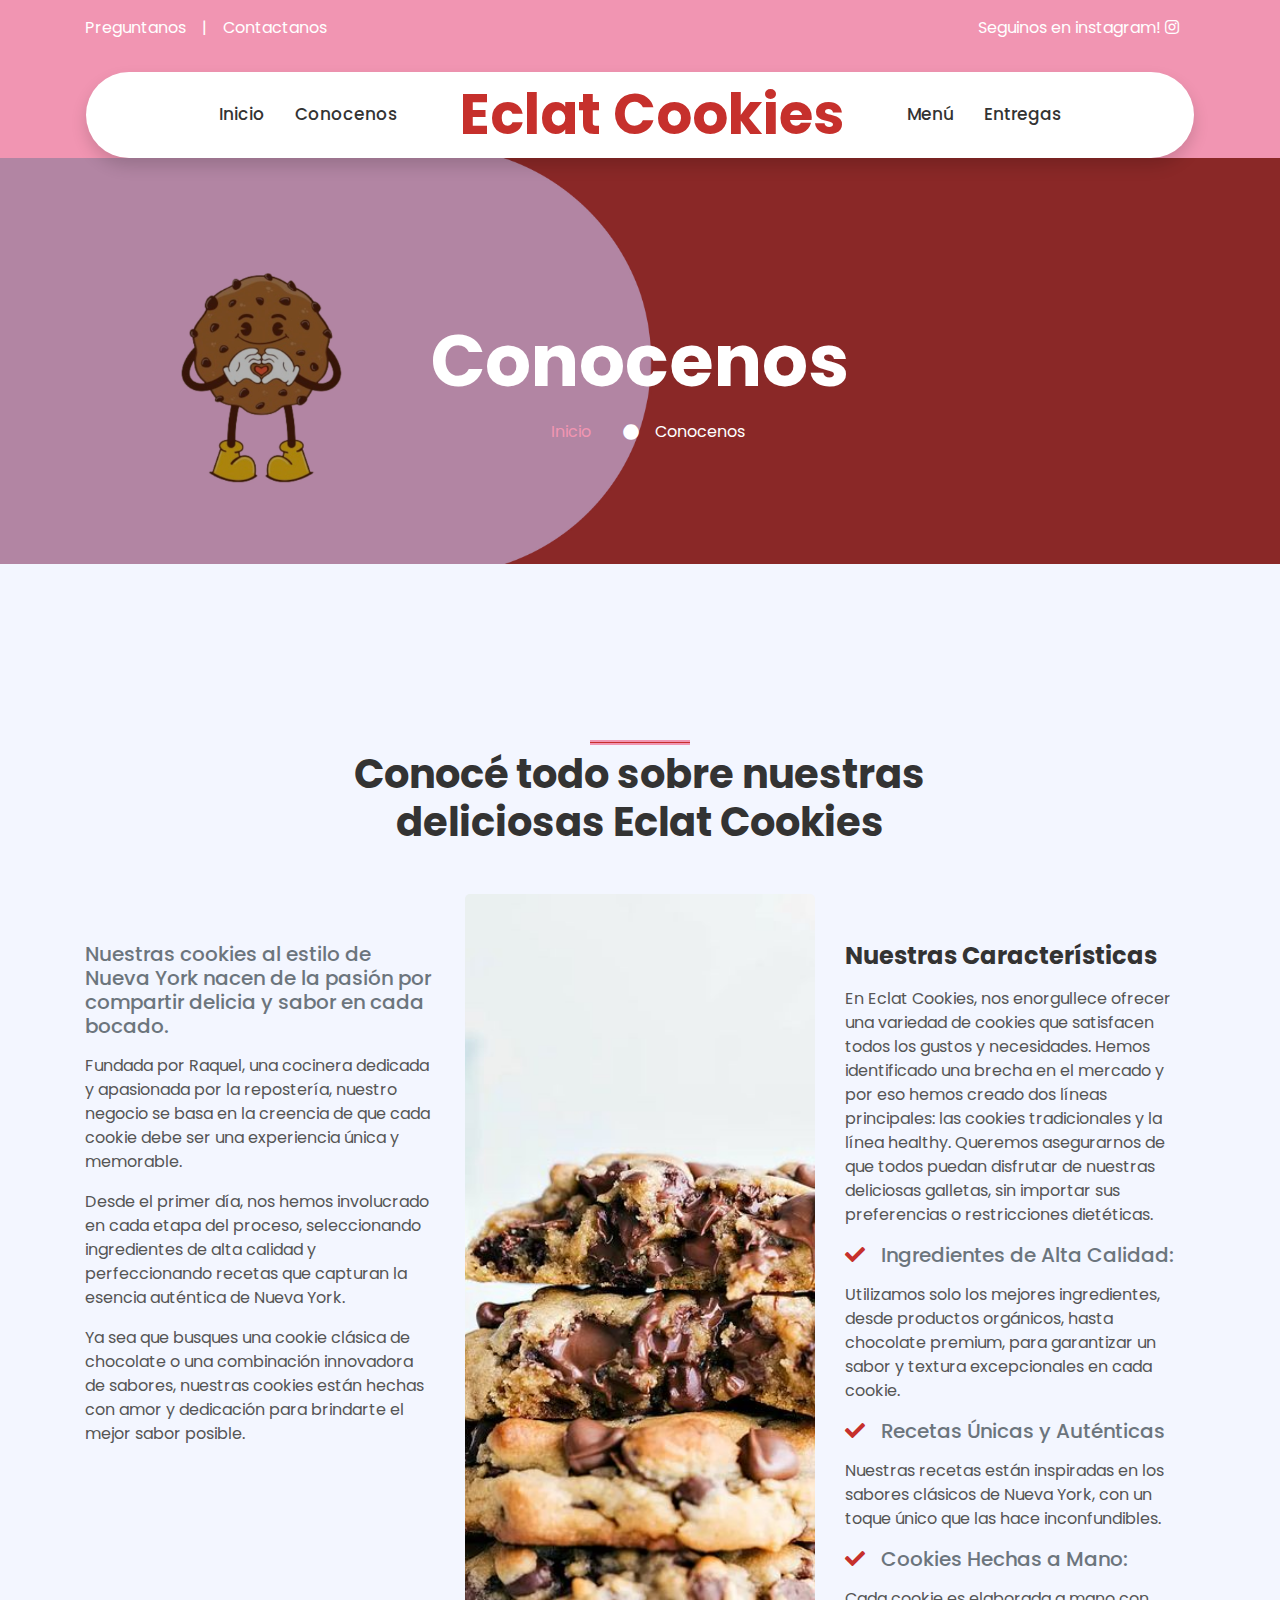
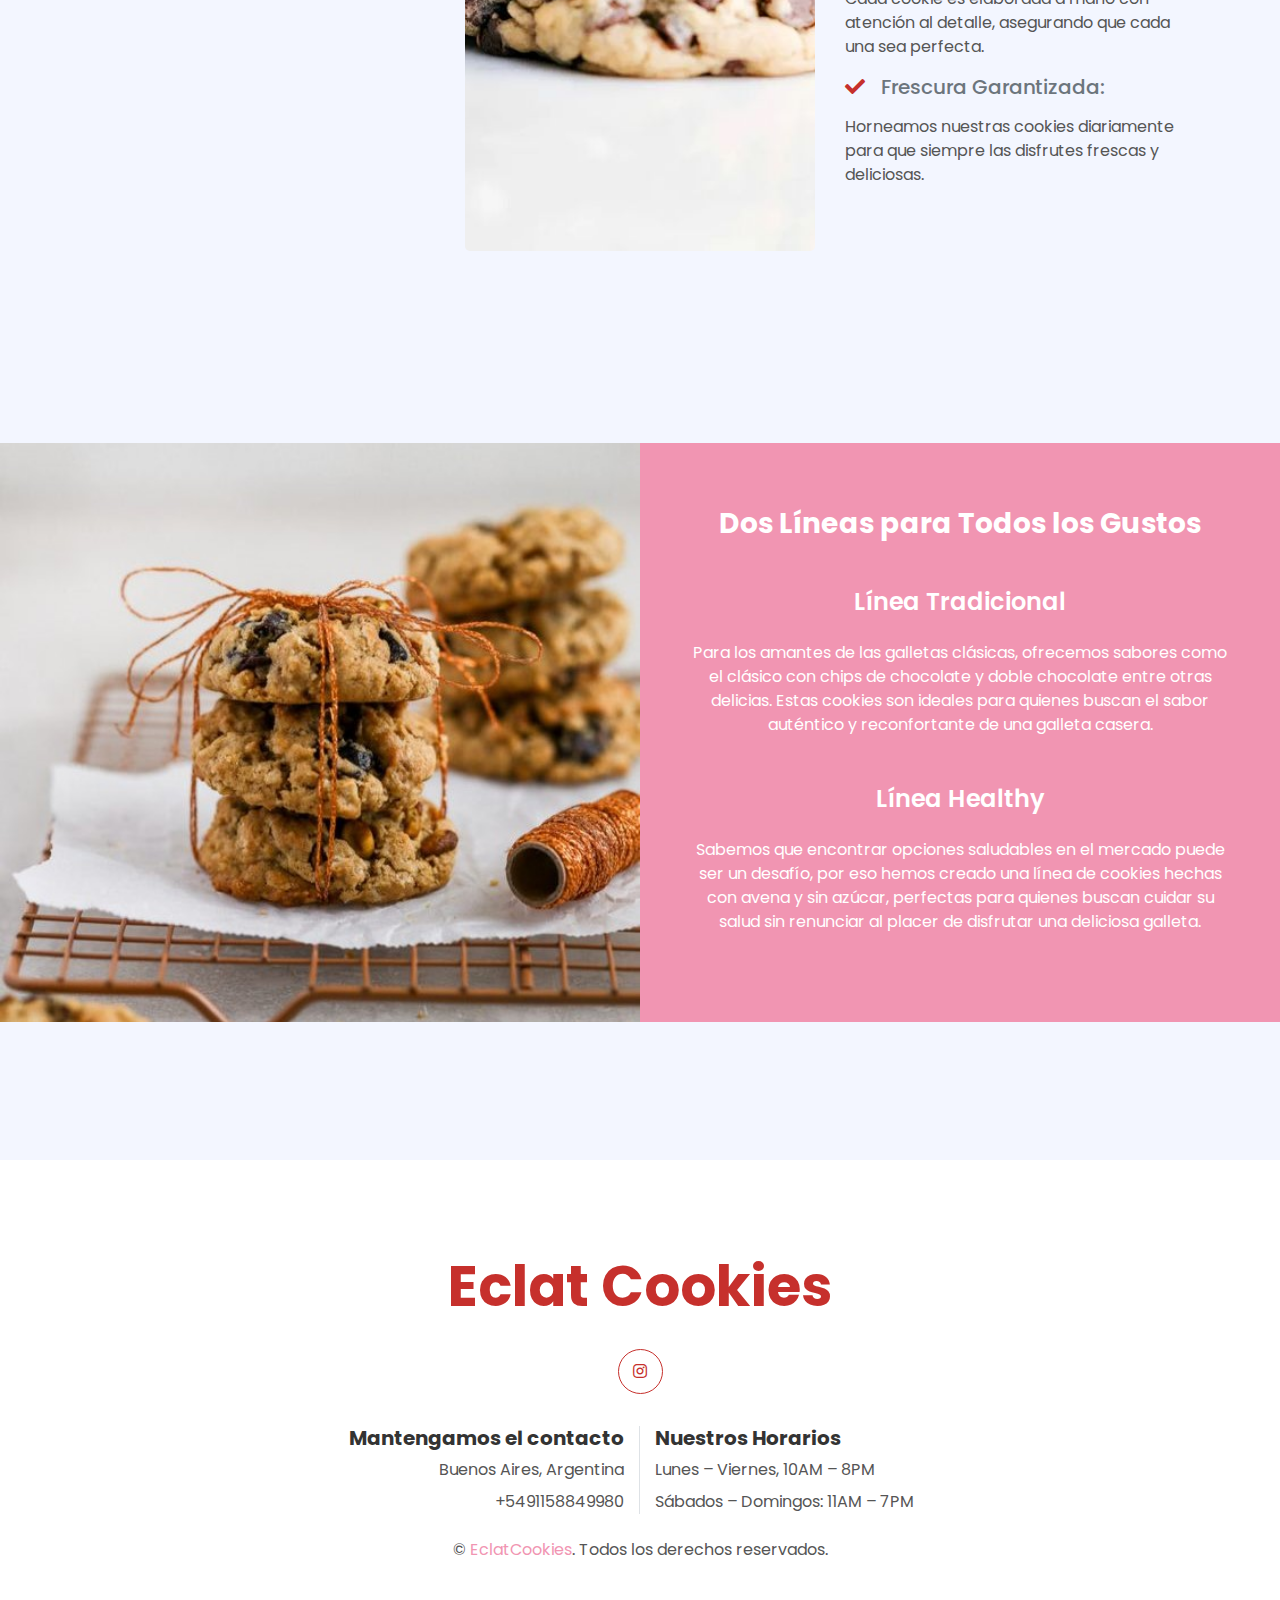
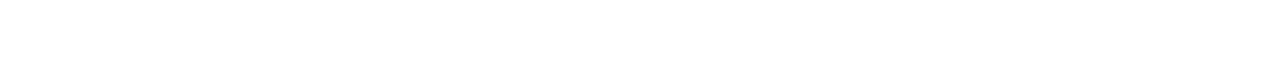
==== conocenos.html @ 5451b0a0 "firstchanges" ====
<!DOCTYPE html>
<html lang="en">

<head>
    <meta charset="utf-8">
    <title>Eclat Cookies</title>
    <meta content="width=device-width, initial-scale=1.0" name="viewport">
    <meta content="Free HTML Templates" name="keywords">
    <meta content="Free HTML Templates" name="description">

    <!-- Favicon -->
    <link href="img/favicon.ico" rel="icon">

    <!-- Google Web Fonts -->
    <link rel="preconnect" href="https://fonts.gstatic.com">
    <link href="https://fonts.googleapis.com/css2?family=Poppins:wght@400;500;600;700&display=swap" rel="stylesheet">

    <!-- Font Awesome -->
    <link href="https://cdnjs.cloudflare.com/ajax/libs/font-awesome/5.10.0/css/all.min.css" rel="stylesheet">

    <!-- Libraries Stylesheet -->
    <link href="lib/owlcarousel/assets/owl.carousel.min.css" rel="stylesheet">
    <link href="lib/lightbox/css/lightbox.min.css" rel="stylesheet">

    <!-- Customized Bootstrap Stylesheet -->
    <link href="css/style.css" rel="stylesheet">
</head>

<body>
    <!-- Topbar Start -->
    <div class="container-fluid bg-primary py-3 d-none d-md-block">
        <div class="container">
            <div class="row">
                <div class="col-md-6 text-center text-lg-left mb-2 mb-lg-0">
                    <div class="d-inline-flex align-items-center">
                        <a class="text-white pr-3" href="preguntanos.html">Preguntanos</a>
                        <span class="text-white">|</span>
                        <a class="text-white px-3" href="https://wa.me/541158849980?text=Hola%20Eclat%20cookies!%20me%20encantar%C3%ADa%20hacer%20un%20pedido">Contactanos</a>
                    </div>
                </div>
                <div class="col-md-6 text-center text-lg-right">
                    <div class="d-inline-flex align-items-center">
                        <a class="text-white px-3" href="">
                            <p>Seguinos en instagram! <i class="fab fa-instagram"></i></p>
                        </a>
                    </div>
                </div>
            </div>
        </div>
    </div>
    <!-- Topbar End -->


    <!-- Navbar Start -->
    <div class="container-fluid position-relative nav-bar p-0">
        <div class="container-lg position-relative p-0 px-lg-3" style="z-index: 9;">
            <nav class="navbar navbar-expand-lg bg-white navbar-light shadow p-lg-0">
                <a href="index.html" class="navbar-brand d-block d-lg-none">
                    <h1 class="m-0 display-4 text-primary"><span class="text-secondary">i</span> Eclat Cookies </h1>
                </a>
                <button type="button" class="navbar-toggler" data-toggle="collapse" data-target="#navbarCollapse">
                    <span class="navbar-toggler-icon"></span>
                </button>
                <div class="collapse navbar-collapse justify-content-between" id="navbarCollapse">
                    <div class="navbar-nav ml-auto py-0">
                        <a href="index.html" class="nav-item nav-link">Inicio</a>
                        <a href="conocenos.html" class="nav-item nav-link"> Conocenos </a>
                    </div>
                    <a href="index.html" class="navbar-brand mx-5 d-none d-lg-block">
                        <h1 class="m-0 display-4 text-primary"><span class="text-secondary">Eclat Cookies</h1>
                    </a>
                    <div class="navbar-nav mr-auto py-0">
                        <a href="menu.html" class="nav-item nav-link"> Menú </a>
                        <a href="service.html" class="nav-item nav-link"> Entregas </a>
                    </div>
                </div>
            </nav>
        </div>
    </div>
    </div>
    <!-- Navbar End -->


    <!-- Header Start -->
    <div class="jumbotron jumbotron-fluid page-header-menu" style="margin-bottom: 90px;">
        <div class="container text-center py-5">
            <h1 class="text-white display-3 mt-lg-5">Conocenos</h1>
            <div class="d-inline-flex align-items-center text-white">
                <a href="index.html" class="nav-item nav-link">Inicio</a>
                <i class="fa fa-circle px-3"></i>
                <p class="m-0">Conocenos</p>
            </div>
        </div>
    </div>
    <!-- Header End -->


 <!-- About Start -->
 <div class="container-fluid py-5">
    <div class="container py-5">
        <div class="row justify-content-center">
            <div class="col-lg-7">
                <h1 class="section-title position-relative text-center mb-5"> Conocé todo sobre nuestras deliciosas Eclat Cookies</h1>
            </div>
        </div>
        <div class="row">
            <div class="col-lg-4 py-5">
                <h5 class="text-muted mb-3"> Nuestras cookies al estilo de Nueva York nacen de la pasión por compartir delicia y sabor en cada bocado.</h5>
                <p>Fundada por Raquel, una cocinera dedicada y apasionada por la repostería, nuestro negocio se basa en la creencia de que cada cookie
                debe ser una experiencia única y memorable. </p>
                <p> Desde el primer día, nos hemos involucrado en cada etapa del proceso, 
                seleccionando ingredientes de alta calidad y perfeccionando recetas que capturan la esencia auténtica de Nueva York.</p> 
                <p>Ya sea que busques una cookie clásica de chocolate o una combinación innovadora de sabores, 
                nuestras cookies están hechas con amor y dedicación para brindarte el mejor sabor posible.</p>
            </div>
            <div class="col-lg-4" style="min-height: 400px;">
                <div class="position-relative h-100 rounded overflow-hidden">
                    <img class="position-absolute w-100 h-100" src="img/about.jpg" style="object-fit: cover;">
                </div>
            </div>
            <div class="col-lg-4 py-5">
                <h4 class="font-weight-bold mb-3"> Nuestras Características </h4>
                <p>En Eclat Cookies, nos enorgullece ofrecer una variedad de cookies que satisfacen todos los gustos y necesidades. Hemos identificado una brecha en el mercado y por eso hemos creado dos líneas principales: las cookies tradicionales y la línea healthy. Queremos asegurarnos de que todos puedan disfrutar de nuestras deliciosas galletas, sin importar sus preferencias o restricciones dietéticas.</p>
                <h5 class="text-muted mb-3"><i class="fa fa-check text-secondary mr-3"></i>Ingredientes de Alta Calidad: </h5>
                <p>Utilizamos solo los mejores ingredientes, desde productos orgánicos, hasta chocolate premium, para garantizar un sabor y textura excepcionales en cada cookie.</p>
                <h5 class="text-muted mb-3"><i class="fa fa-check text-secondary mr-3"></i>Recetas Únicas y Auténticas</h5>
                <p>Nuestras recetas están inspiradas en los sabores clásicos de Nueva York, con un toque único que las hace inconfundibles.</p>
                <h5 class="text-muted mb-3"><i class="fa fa-check text-secondary mr-3"></i>Cookies Hechas a Mano:</h5>
                <p>Cada cookie es elaborada a mano con atención al detalle, asegurando que cada una sea perfecta.</p>
                <h5 class="text-muted mb-3"><i class="fa fa-check text-secondary mr-3"></i>Frescura Garantizada:</h5>
                <p>Horneamos nuestras cookies diariamente para que siempre las disfrutes frescas y deliciosas.</p>
            </div>
        </div>
    </div>
</div>
<!-- About End -->


  <!-- Promotion Start -->
  <div class="container-fluid my-5 py-5 px-0">
    <div class="row bg-primary m-0">
        <div class="col-md-6 px-0" style="min-height: 500px;">
            <div class="position-relative h-100">
                <img class="position-absolute w-100 h-100" src="img/promotion.jpg" style="object-fit: cover;">
            </div>
        </div>
        <div class="col-md-6 py-5 py-md-0 px-0">
            <div class="h-100 d-flex flex-column align-items-center justify-content-center text-center p-5">
                <h3 class="font-weight-bold text-white mt-3 mb-4">Dos Líneas para Todos los Gustos</h3>
                <p class="text-white mb-4">
                    <h4 class="text-white mb-4">Línea Tradicional</h3> 
                    <p class="text-white mb-4">Para los amantes de las galletas clásicas, ofrecemos sabores como el clásico con chips de chocolate y  doble chocolate entre otras delicias. Estas cookies son ideales para quienes buscan el sabor auténtico y reconfortante de una galleta casera.</h4>
                </p>
                <p class="text-white mb-4">
                    <h4 class="text-white mb-4"> Línea Healthy</h3> 
                    <p class="text-white mb-4">Sabemos que encontrar opciones saludables en el mercado puede ser un desafío, 
                    por eso hemos creado una línea de cookies hechas con avena y sin azúcar, perfectas para quienes buscan cuidar 
                    su salud sin renunciar al placer de disfrutar una deliciosa galleta.</p>
                </p>
            </div>
        </div>
    </div>
</div>
<!-- Promotion End -->

<!-- Footer Start -->
    <div class="container-fluid footer bg-light py-5" style="margin-top: 90px;">
            <div class="container text-center py-5">
                <div class="row">
                    <div class="col-12 mb-4">
                        <a href="index.html" class="navbar-brand m-0">
                            <h1 class="m-0 mt-n2 display-4 text-primary"><span class="text-secondary">Eclat Cookies</h1>
                        </a>
                    </div>
                    <div class="col-12 mb-4">
                        <a class="btn btn-outline-secondary btn-social" href="#"><i class="fab fa-instagram"></i></a>
                    </div>
                    <div class="col-12 mt-2 mb-4">
                        <div class="row">
                            <div class="col-sm-6 text-center text-sm-right border-right mb-3 mb-sm-0">
                                <h5 class="font-weight-bold mb-2">Mantengamos el contacto</h5>
                                <p class="mb-2"> Buenos Aires, Argentina</p>
                                <p class="mb-0">+5491158849980</p>
                            </div>
                            <div class="col-sm-6 text-center text-sm-left">
                                <h5 class="font-weight-bold mb-2"> Nuestros Horarios </h5>
                                <p class="mb-2">Lunes – Viernes, 10AM – 8PM</p>
                                <p class="mb-0">Sábados – Domingos: 11AM – 7PM</p>
                            </div>
                        </div>
                    </div>
                    <div class="col-12">
                        <p class="m-0">&copy; <a href="#">EclatCookies</a>. Todos los derechos reservados.
                        </p>
                    </div>
                </div>
            </div>
    </div>
<!-- Footer End -->


    <!-- Back to Top -->
    <a href="#" class="btn btn-secondary px-2 back-to-top"><i class="fa fa-angle-double-up"></i></a>


    <!-- JavaScript Libraries -->
    <script src="https://code.jquery.com/jquery-3.4.1.min.js"></script>
    <script src="https://stackpath.bootstrapcdn.com/bootstrap/4.4.1/js/bootstrap.bundle.min.js"></script>
    <script src="lib/easing/easing.min.js"></script>
    <script src="lib/waypoints/waypoints.min.js"></script>
    <script src="lib/owlcarousel/owl.carousel.min.js"></script>
    <script src="lib/isotope/isotope.pkgd.min.js"></script>
    <script src="lib/lightbox/js/lightbox.min.js"></script>

    <!-- Contact Javascript File -->
    <script src="mail/jqBootstrapValidation.min.js"></script>
    <script src="mail/contact.js"></script>

    <!-- Template Javascript -->
    <script src="js/main.js"></script>
</body>

</html>
---- css/style.css ----
/******* Bootstrap Theming ********/
/*!
 * Bootstrap v4.5.3 (https://getbootstrap.com/)
 * Copyright 2011-2020 The Bootstrap Authors
 * Copyright 2011-2020 Twitter, Inc.
 * Licensed under MIT (https://github.com/twbs/bootstrap/blob/main/LICENSE)
 */
 :root {
    --blue: #007bff;
    --indigo: #6610f2;
    --purple: #6f42c1;
    --pink: #e83e8c;
    --red: #dc3545;
    --orange: #fd7e14;
    --yellow: #ffc107;
    --green: #28a745;
    --teal: #20c997;
    --cyan: #17a2b8;
    --white: #fff;
    --gray: #6c757d;
    --gray-dark: #343a40;
    --primary: #F195B2;
    --secondary: #C6302C;
    --success: #28a745;
    --info: #17a2b8;
    --warning: #ffc107;
    --danger: #dc3545;
    --light: #FFFFFF;
    --dark: #333333;
    --breakpoint-xs: 0;
    --breakpoint-sm: 576px;
    --breakpoint-md: 768px;
    --breakpoint-lg: 992px;
    --breakpoint-xl: 1200px;
    --font-family-sans-serif: "Poppins", sans-serif;
    --font-family-monospace: SFMono-Regular, Menlo, Monaco, Consolas, "Liberation Mono", "Courier New", monospace;
  }
  
  *,
  *::before,
  *::after {
    box-sizing: border-box;
  }
  
  html {
    font-family: sans-serif;
    line-height: 1.15;
    -webkit-text-size-adjust: 100%;
    -webkit-tap-highlight-color: rgba(0, 0, 0, 0);
  }
  
  article, aside, figcaption, figure, footer, header, hgroup, main, nav, section {
    display: block;
  }
  
  body {
    margin: 0;
    font-family: "Poppins", sans-serif;
    font-size: 1rem;
    font-weight: 400;
    line-height: 1.5;
    color: #555555;
    text-align: left;
    background-color: #F3F6FF;
  }
  
  [tabindex="-1"]:focus:not(:focus-visible) {
    outline: 0 !important;
  }
  
  hr {
    box-sizing: content-box;
    height: 0;
    overflow: visible;
  }
  
  h1, h2, h3, h4, h5, h6 {
    margin-top: 0;
    margin-bottom: 0.5rem;
  }
  
  p {
    margin-top: 0;
    margin-bottom: 1rem;
  }
  
  abbr[title],
  abbr[data-original-title] {
    text-decoration: underline;
    text-decoration: underline dotted;
    cursor: help;
    border-bottom: 0;
    text-decoration-skip-ink: none;
  }
  
  address {
    margin-bottom: 1rem;
    font-style: normal;
    line-height: inherit;
  }
  
  ol,
  ul,
  dl {
    margin-top: 0;
    margin-bottom: 1rem;
  }
  
  ol ol,
  ul ul,
  ol ul,
  ul ol {
    margin-bottom: 0;
  }
  
  dt {
    font-weight: 700;
  }
  
  dd {
    margin-bottom: .5rem;
    margin-left: 0;
  }
  
  blockquote {
    margin: 0 0 1rem;
  }
  
  b,
  strong {
    font-weight: bolder;
  }
  
  small {
    font-size: 80%;
  }
  
  sub,
  sup {
    position: relative;
    font-size: 75%;
    line-height: 0;
    vertical-align: baseline;
  }
  
  sub {
    bottom: -.25em;
  }
  
  sup {
    top: -.5em;
  }
  
  a {
    color: #F195B2;
    text-decoration: none;
    background-color: transparent;
  }
  
  a:hover {
    color: #e85181;
    text-decoration: underline;
  }
  
  a:not([href]):not([class]) {
    color: inherit;
    text-decoration: none;
  }
  
  a:not([href]):not([class]):hover {
    color: inherit;
    text-decoration: none;
  }
  
  pre,
  code,
  kbd,
  samp {
    font-family: SFMono-Regular, Menlo, Monaco, Consolas, "Liberation Mono", "Courier New", monospace;
    font-size: 1em;
  }
  
  pre {
    margin-top: 0;
    margin-bottom: 1rem;
    overflow: auto;
    -ms-overflow-style: scrollbar;
  }
  
  figure {
    margin: 0 0 1rem;
  }
  
  img {
    vertical-align: middle;
    border-style: none;
  }
  
  svg {
    overflow: hidden;
    vertical-align: middle;
  }
  
  table {
    border-collapse: collapse;
  }
  
  caption {
    padding-top: 0.75rem;
    padding-bottom: 0.75rem;
    color: #6c757d;
    text-align: left;
    caption-side: bottom;
  }
  
  th {
    text-align: inherit;
    text-align: -webkit-match-parent;
  }
  
  label {
    display: inline-block;
    margin-bottom: 0.5rem;
  }
  
  button {
    border-radius: 0;
  }
  
  button:focus {
    outline: 1px dotted;
    outline: 5px auto -webkit-focus-ring-color;
  }
  
  input,
  button,
  select,
  optgroup,
  textarea {
    margin: 0;
    font-family: inherit;
    font-size: inherit;
    line-height: inherit;
  }
  
  button,
  input {
    overflow: visible;
  }
  
  button,
  select {
    text-transform: none;
  }
  
  [role="button"] {
    cursor: pointer;
  }
  
  select {
    word-wrap: normal;
  }
  
  button,
  [type="button"],
  [type="reset"],
  [type="submit"] {
    -webkit-appearance: button;
  }
  
  button:not(:disabled),
  [type="button"]:not(:disabled),
  [type="reset"]:not(:disabled),
  [type="submit"]:not(:disabled) {
    cursor: pointer;
  }
  
  button::-moz-focus-inner,
  [type="button"]::-moz-focus-inner,
  [type="reset"]::-moz-focus-inner,
  [type="submit"]::-moz-focus-inner {
    padding: 0;
    border-style: none;
  }
  
  input[type="radio"],
  input[type="checkbox"] {
    box-sizing: border-box;
    padding: 0;
  }
  
  textarea {
    overflow: auto;
    resize: vertical;
  }
  
  fieldset {
    min-width: 0;
    padding: 0;
    margin: 0;
    border: 0;
  }
  
  legend {
    display: block;
    width: 100%;
    max-width: 100%;
    padding: 0;
    margin-bottom: .5rem;
    font-size: 1.5rem;
    line-height: inherit;
    color: inherit;
    white-space: normal;
  }
  
  @media (max-width: 1200px) {
    legend {
      font-size: calc(1.275rem + 0.3vw) ;
    }
  }
  
  progress {
    vertical-align: baseline;
  }
  
  [type="number"]::-webkit-inner-spin-button,
  [type="number"]::-webkit-outer-spin-button {
    height: auto;
  }
  
  [type="search"] {
    outline-offset: -2px;
    -webkit-appearance: none;
  }
  
  [type="search"]::-webkit-search-decoration {
    -webkit-appearance: none;
  }
  
  ::-webkit-file-upload-button {
    font: inherit;
    -webkit-appearance: button;
  }
  
  output {
    display: inline-block;
  }
  
  summary {
    display: list-item;
    cursor: pointer;
  }
  
  template {
    display: none;
  }
  
  [hidden] {
    display: none !important;
  }
  
  h1, h2, h3, h4, h5, h6,
  .h1, .h2, .h3, .h4, .h5, .h6 {
    margin-bottom: 0.5rem;
    font-weight: 500;
    line-height: 1.2;
    color: #333333;
  }
  
  h1, .h1 {
    font-size: 2.5rem;
  }
  
  @media (max-width: 1200px) {
    h1, .h1 {
      font-size: calc(1.375rem + 1.5vw) ;
    }
  }
  
  h2, .h2 {
    font-size: 2rem;
  }
  
  @media (max-width: 1200px) {
    h2, .h2 {
      font-size: calc(1.325rem + 0.9vw) ;
    }
  }
  
  h3, .h3 {
    font-size: 1.75rem;
  }
  
  @media (max-width: 1200px) {
    h3, .h3 {
      font-size: calc(1.3rem + 0.6vw) ;
    }
  }
  
  h4, .h4 {
    font-size: 1.5rem;
  }
  
  @media (max-width: 1200px) {
    h4, .h4 {
      font-size: calc(1.275rem + 0.3vw) ;
    }
  }
  
  h5, .h5 {
    font-size: 1.25rem;
  }
  
  h6, .h6 {
    font-size: 1rem;
  }
  
  .lead {
    font-size: 1.25rem;
    font-weight: 300;
  }
  
  .display-1 {
    font-size: 6rem;
    font-weight: 300;
    line-height: 1.2;
  }
  
  @media (max-width: 1200px) {
    .display-1 {
      font-size: calc(1.725rem + 5.7vw) ;
    }
  }
  
  .display-2 {
    font-size: 5.5rem;
    font-weight: 300;
    line-height: 1.2;
  }
  
  @media (max-width: 1200px) {
    .display-2 {
      font-size: calc(1.675rem + 5.1vw) ;
    }
  }
  
  .display-3 {
    font-size: 4.5rem;
    font-weight: 300;
    line-height: 1.2;
  }
  
  @media (max-width: 1200px) {
    .display-3 {
      font-size: calc(1.575rem + 3.9vw) ;
    }
  }
  
  .display-4 {
    font-size: 3.5rem;
    font-weight: 300;
    line-height: 1.2;
  }
  
  @media (max-width: 1200px) {
    .display-4 {
      font-size: calc(1.475rem + 2.7vw) ;
    }
  }
  
  hr {
    margin-top: 1rem;
    margin-bottom: 1rem;
    border: 0;
    border-top: 1px solid rgba(0, 0, 0, 0.1);
  }
  
  small,
  .small {
    font-size: 80%;
    font-weight: 400;
  }
  
  mark,
  .mark {
    padding: 0.2em;
    background-color: #fcf8e3;
  }
  
  .list-unstyled {
    padding-left: 0;
    list-style: none;
  }
  
  .list-inline {
    padding-left: 0;
    list-style: none;
  }
  
  .list-inline-item {
    display: inline-block;
  }
  
  .list-inline-item:not(:last-child) {
    margin-right: 0.5rem;
  }
  
  .initialism {
    font-size: 90%;
    text-transform: uppercase;
  }
  
  .blockquote {
    margin-bottom: 1rem;
    font-size: 1.25rem;
  }
  
  .blockquote-footer {
    display: block;
    font-size: 80%;
    color: #6c757d;
  }
  
  .blockquote-footer::before {
    content: "\2014\00A0";
  }
  
  .img-fluid {
    max-width: 100%;
    height: auto;
  }
  
  .img-thumbnail {
    padding: 0.25rem;
    background-color: #F3F6FF;
    border: 1px solid #dee2e6;
    border-radius: 5px;
    max-width: 100%;
    height: auto;
  }
  
  .figure {
    display: inline-block;
  }
  
  .figure-img {
    margin-bottom: 0.5rem;
    line-height: 1;
  }
  
  .figure-caption {
    font-size: 90%;
    color: #6c757d;
  }
  
  code {
    font-size: 87.5%;
    color: #e83e8c;
    word-wrap: break-word;
  }
  
  a > code {
    color: inherit;
  }
  
  kbd {
    padding: 0.2rem 0.4rem;
    font-size: 87.5%;
    color: #fff;
    background-color: #212529;
    border-radius: 0.2rem;
  }
  
  kbd kbd {
    padding: 0;
    font-size: 100%;
    font-weight: 700;
  }
  
  pre {
    display: block;
    font-size: 87.5%;
    color: #212529;
  }
  
  pre code {
    font-size: inherit;
    color: inherit;
    word-break: normal;
  }
  
  .pre-scrollable {
    max-height: 340px;
    overflow-y: scroll;
  }
  
  .container,
  .container-fluid,
  .container-sm,
  .container-md,
  .container-lg,
  .container-xl {
    width: 100%;
    padding-right: 15px;
    padding-left: 15px;
    margin-right: auto;
    margin-left: auto;
  }
  
  @media (min-width: 576px) {
    .container, .container-sm {
      max-width: 540px;
    }
  }
  
  @media (min-width: 768px) {
    .container, .container-sm, .container-md {
      max-width: 720px;
    }
  }
  
  @media (min-width: 992px) {
    .container, .container-sm, .container-md, .container-lg {
      max-width: 960px;
    }
  }
  
  @media (min-width: 1200px) {
    .container, .container-sm, .container-md, .container-lg, .container-xl {
      max-width: 1140px;
    }
  }
  
  .row {
    display: flex;
    flex-wrap: wrap;
    margin-right: -15px;
    margin-left: -15px;
  }
  
  .no-gutters {
    margin-right: 0;
    margin-left: 0;
  }
  
  .no-gutters > .col,
  .no-gutters > [class*="col-"] {
    padding-right: 0;
    padding-left: 0;
  }
  
  .col-1, .col-2, .col-3, .col-4, .col-5, .col-6, .col-7, .col-8, .col-9, .col-10, .col-11, .col-12, .col,
  .col-auto, .col-sm-1, .col-sm-2, .col-sm-3, .col-sm-4, .col-sm-5, .col-sm-6, .col-sm-7, .col-sm-8, .col-sm-9, .col-sm-10, .col-sm-11, .col-sm-12, .col-sm,
  .col-sm-auto, .col-md-1, .col-md-2, .col-md-3, .col-md-4, .col-md-5, .col-md-6, .col-md-7, .col-md-8, .col-md-9, .col-md-10, .col-md-11, .col-md-12, .col-md,
  .col-md-auto, .col-lg-1, .col-lg-2, .col-lg-3, .col-lg-4, .col-lg-5, .col-lg-6, .col-lg-7, .col-lg-8, .col-lg-9, .col-lg-10, .col-lg-11, .col-lg-12, .col-lg,
  .col-lg-auto, .col-xl-1, .col-xl-2, .col-xl-3, .col-xl-4, .col-xl-5, .col-xl-6, .col-xl-7, .col-xl-8, .col-xl-9, .col-xl-10, .col-xl-11, .col-xl-12, .col-xl,
  .col-xl-auto {
    position: relative;
    width: 100%;
    padding-right: 15px;
    padding-left: 15px;
  }
  
  .col {
    flex-basis: 0;
    flex-grow: 1;
    max-width: 100%;
  }
  
  .row-cols-1 > * {
    flex: 0 0 100%;
    max-width: 100%;
  }
  
  .row-cols-2 > * {
    flex: 0 0 50%;
    max-width: 50%;
  }
  
  .row-cols-3 > * {
    flex: 0 0 33.33333%;
    max-width: 33.33333%;
  }
  
  .row-cols-4 > * {
    flex: 0 0 25%;
    max-width: 25%;
  }
  
  .row-cols-5 > * {
    flex: 0 0 20%;
    max-width: 20%;
  }
  
  .row-cols-6 > * {
    flex: 0 0 16.66667%;
    max-width: 16.66667%;
  }
  
  .col-auto {
    flex: 0 0 auto;
    width: auto;
    max-width: 100%;
  }
  
  .col-1 {
    flex: 0 0 8.33333%;
    max-width: 8.33333%;
  }
  
  .col-2 {
    flex: 0 0 16.66667%;
    max-width: 16.66667%;
  }
  
  .col-3 {
    flex: 0 0 25%;
    max-width: 25%;
  }
  
  .col-4 {
    flex: 0 0 33.33333%;
    max-width: 33.33333%;
  }
  
  .col-5 {
    flex: 0 0 41.66667%;
    max-width: 41.66667%;
  }
  
  .col-6 {
    flex: 0 0 50%;
    max-width: 50%;
  }
  
  .col-7 {
    flex: 0 0 58.33333%;
    max-width: 58.33333%;
  }
  
  .col-8 {
    flex: 0 0 66.66667%;
    max-width: 66.66667%;
  }
  
  .col-9 {
    flex: 0 0 75%;
    max-width: 75%;
  }
  
  .col-10 {
    flex: 0 0 83.33333%;
    max-width: 83.33333%;
  }
  
  .col-11 {
    flex: 0 0 91.66667%;
    max-width: 91.66667%;
  }
  
  .col-12 {
    flex: 0 0 100%;
    max-width: 100%;
  }
  
  .order-first {
    order: -1;
  }
  
  .order-last {
    order: 13;
  }
  
  .order-0 {
    order: 0;
  }
  
  .order-1 {
    order: 1;
  }
  
  .order-2 {
    order: 2;
  }
  
  .order-3 {
    order: 3;
  }
  
  .order-4 {
    order: 4;
  }
  
  .order-5 {
    order: 5;
  }
  
  .order-6 {
    order: 6;
  }
  
  .order-7 {
    order: 7;
  }
  
  .order-8 {
    order: 8;
  }
  
  .order-9 {
    order: 9;
  }
  
  .order-10 {
    order: 10;
  }
  
  .order-11 {
    order: 11;
  }
  
  .order-12 {
    order: 12;
  }
  
  .offset-1 {
    margin-left: 8.33333%;
  }
  
  .offset-2 {
    margin-left: 16.66667%;
  }
  
  .offset-3 {
    margin-left: 25%;
  }
  
  .offset-4 {
    margin-left: 33.33333%;
  }
  
  .offset-5 {
    margin-left: 41.66667%;
  }
  
  .offset-6 {
    margin-left: 50%;
  }
  
  .offset-7 {
    margin-left: 58.33333%;
  }
  
  .offset-8 {
    margin-left: 66.66667%;
  }
  
  .offset-9 {
    margin-left: 75%;
  }
  
  .offset-10 {
    margin-left: 83.33333%;
  }
  
  .offset-11 {
    margin-left: 91.66667%;
  }
  
  @media (min-width: 576px) {
    .col-sm {
      flex-basis: 0;
      flex-grow: 1;
      max-width: 100%;
    }
    .row-cols-sm-1 > * {
      flex: 0 0 100%;
      max-width: 100%;
    }
    .row-cols-sm-2 > * {
      flex: 0 0 50%;
      max-width: 50%;
    }
    .row-cols-sm-3 > * {
      flex: 0 0 33.33333%;
      max-width: 33.33333%;
    }
    .row-cols-sm-4 > * {
      flex: 0 0 25%;
      max-width: 25%;
    }
    .row-cols-sm-5 > * {
      flex: 0 0 20%;
      max-width: 20%;
    }
    .row-cols-sm-6 > * {
      flex: 0 0 16.66667%;
      max-width: 16.66667%;
    }
    .col-sm-auto {
      flex: 0 0 auto;
      width: auto;
      max-width: 100%;
    }
    .col-sm-1 {
      flex: 0 0 8.33333%;
      max-width: 8.33333%;
    }
    .col-sm-2 {
      flex: 0 0 16.66667%;
      max-width: 16.66667%;
    }
    .col-sm-3 {
      flex: 0 0 25%;
      max-width: 25%;
    }
    .col-sm-4 {
      flex: 0 0 33.33333%;
      max-width: 33.33333%;
    }
    .col-sm-5 {
      flex: 0 0 41.66667%;
      max-width: 41.66667%;
    }
    .col-sm-6 {
      flex: 0 0 50%;
      max-width: 50%;
    }
    .col-sm-7 {
      flex: 0 0 58.33333%;
      max-width: 58.33333%;
    }
    .col-sm-8 {
      flex: 0 0 66.66667%;
      max-width: 66.66667%;
    }
    .col-sm-9 {
      flex: 0 0 75%;
      max-width: 75%;
    }
    .col-sm-10 {
      flex: 0 0 83.33333%;
      max-width: 83.33333%;
    }
    .col-sm-11 {
      flex: 0 0 91.66667%;
      max-width: 91.66667%;
    }
    .col-sm-12 {
      flex: 0 0 100%;
      max-width: 100%;
    }
    .order-sm-first {
      order: -1;
    }
    .order-sm-last {
      order: 13;
    }
    .order-sm-0 {
      order: 0;
    }
    .order-sm-1 {
      order: 1;
    }
    .order-sm-2 {
      order: 2;
    }
    .order-sm-3 {
      order: 3;
    }
    .order-sm-4 {
      order: 4;
    }
    .order-sm-5 {
      order: 5;
    }
    .order-sm-6 {
      order: 6;
    }
    .order-sm-7 {
      order: 7;
    }
    .order-sm-8 {
      order: 8;
    }
    .order-sm-9 {
      order: 9;
    }
    .order-sm-10 {
      order: 10;
    }
    .order-sm-11 {
      order: 11;
    }
    .order-sm-12 {
      order: 12;
    }
    .offset-sm-0 {
      margin-left: 0;
    }
    .offset-sm-1 {
      margin-left: 8.33333%;
    }
    .offset-sm-2 {
      margin-left: 16.66667%;
    }
    .offset-sm-3 {
      margin-left: 25%;
    }
    .offset-sm-4 {
      margin-left: 33.33333%;
    }
    .offset-sm-5 {
      margin-left: 41.66667%;
    }
    .offset-sm-6 {
      margin-left: 50%;
    }
    .offset-sm-7 {
      margin-left: 58.33333%;
    }
    .offset-sm-8 {
      margin-left: 66.66667%;
    }
    .offset-sm-9 {
      margin-left: 75%;
    }
    .offset-sm-10 {
      margin-left: 83.33333%;
    }
    .offset-sm-11 {
      margin-left: 91.66667%;
    }
  }
  
  @media (min-width: 768px) {
    .col-md {
      flex-basis: 0;
      flex-grow: 1;
      max-width: 100%;
    }
    .row-cols-md-1 > * {
      flex: 0 0 100%;
      max-width: 100%;
    }
    .row-cols-md-2 > * {
      flex: 0 0 50%;
      max-width: 50%;
    }
    .row-cols-md-3 > * {
      flex: 0 0 33.33333%;
      max-width: 33.33333%;
    }
    .row-cols-md-4 > * {
      flex: 0 0 25%;
      max-width: 25%;
    }
    .row-cols-md-5 > * {
      flex: 0 0 20%;
      max-width: 20%;
    }
    .row-cols-md-6 > * {
      flex: 0 0 16.66667%;
      max-width: 16.66667%;
    }
    .col-md-auto {
      flex: 0 0 auto;
      width: auto;
      max-width: 100%;
    }
    .col-md-1 {
      flex: 0 0 8.33333%;
      max-width: 8.33333%;
    }
    .col-md-2 {
      flex: 0 0 16.66667%;
      max-width: 16.66667%;
    }
    .col-md-3 {
      flex: 0 0 25%;
      max-width: 25%;
    }
    .col-md-4 {
      flex: 0 0 33.33333%;
      max-width: 33.33333%;
    }
    .col-md-5 {
      flex: 0 0 41.66667%;
      max-width: 41.66667%;
    }
    .col-md-6 {
      flex: 0 0 50%;
      max-width: 50%;
    }
    .col-md-7 {
      flex: 0 0 58.33333%;
      max-width: 58.33333%;
    }
    .col-md-8 {
      flex: 0 0 66.66667%;
      max-width: 66.66667%;
    }
    .col-md-9 {
      flex: 0 0 75%;
      max-width: 75%;
    }
    .col-md-10 {
      flex: 0 0 83.33333%;
      max-width: 83.33333%;
    }
    .col-md-11 {
      flex: 0 0 91.66667%;
      max-width: 91.66667%;
    }
    .col-md-12 {
      flex: 0 0 100%;
      max-width: 100%;
    }
    .order-md-first {
      order: -1;
    }
    .order-md-last {
      order: 13;
    }
    .order-md-0 {
      order: 0;
    }
    .order-md-1 {
      order: 1;
    }
    .order-md-2 {
      order: 2;
    }
    .order-md-3 {
      order: 3;
    }
    .order-md-4 {
      order: 4;
    }
    .order-md-5 {
      order: 5;
    }
    .order-md-6 {
      order: 6;
    }
    .order-md-7 {
      order: 7;
    }
    .order-md-8 {
      order: 8;
    }
    .order-md-9 {
      order: 9;
    }
    .order-md-10 {
      order: 10;
    }
    .order-md-11 {
      order: 11;
    }
    .order-md-12 {
      order: 12;
    }
    .offset-md-0 {
      margin-left: 0;
    }
    .offset-md-1 {
      margin-left: 8.33333%;
    }
    .offset-md-2 {
      margin-left: 16.66667%;
    }
    .offset-md-3 {
      margin-left: 25%;
    }
    .offset-md-4 {
      margin-left: 33.33333%;
    }
    .offset-md-5 {
      margin-left: 41.66667%;
    }
    .offset-md-6 {
      margin-left: 50%;
    }
    .offset-md-7 {
      margin-left: 58.33333%;
    }
    .offset-md-8 {
      margin-left: 66.66667%;
    }
    .offset-md-9 {
      margin-left: 75%;
    }
    .offset-md-10 {
      margin-left: 83.33333%;
    }
    .offset-md-11 {
      margin-left: 91.66667%;
    }
  }
  
  @media (min-width: 992px) {
    .col-lg {
      flex-basis: 0;
      flex-grow: 1;
      max-width: 100%;
    }
    .row-cols-lg-1 > * {
      flex: 0 0 100%;
      max-width: 100%;
    }
    .row-cols-lg-2 > * {
      flex: 0 0 50%;
      max-width: 50%;
    }
    .row-cols-lg-3 > * {
      flex: 0 0 33.33333%;
      max-width: 33.33333%;
    }
    .row-cols-lg-4 > * {
      flex: 0 0 25%;
      max-width: 25%;
    }
    .row-cols-lg-5 > * {
      flex: 0 0 20%;
      max-width: 20%;
    }
    .row-cols-lg-6 > * {
      flex: 0 0 16.66667%;
      max-width: 16.66667%;
    }
    .col-lg-auto {
      flex: 0 0 auto;
      width: auto;
      max-width: 100%;
    }
    .col-lg-1 {
      flex: 0 0 8.33333%;
      max-width: 8.33333%;
    }
    .col-lg-2 {
      flex: 0 0 16.66667%;
      max-width: 16.66667%;
    }
    .col-lg-3 {
      flex: 0 0 25%;
      max-width: 25%;
    }
    .col-lg-4 {
      flex: 0 0 33.33333%;
      max-width: 33.33333%;
    }
    .col-lg-5 {
      flex: 0 0 41.66667%;
      max-width: 41.66667%;
    }
    .col-lg-6 {
      flex: 0 0 50%;
      max-width: 50%;
    }
    .col-lg-7 {
      flex: 0 0 58.33333%;
      max-width: 58.33333%;
    }
    .col-lg-8 {
      flex: 0 0 66.66667%;
      max-width: 66.66667%;
    }
    .col-lg-9 {
      flex: 0 0 75%;
      max-width: 75%;
    }
    .col-lg-10 {
      flex: 0 0 83.33333%;
      max-width: 83.33333%;
    }
    .col-lg-11 {
      flex: 0 0 91.66667%;
      max-width: 91.66667%;
    }
    .col-lg-12 {
      flex: 0 0 100%;
      max-width: 100%;
    }
    .order-lg-first {
      order: -1;
    }
    .order-lg-last {
      order: 13;
    }
    .order-lg-0 {
      order: 0;
    }
    .order-lg-1 {
      order: 1;
    }
    .order-lg-2 {
      order: 2;
    }
    .order-lg-3 {
      order: 3;
    }
    .order-lg-4 {
      order: 4;
    }
    .order-lg-5 {
      order: 5;
    }
    .order-lg-6 {
      order: 6;
    }
    .order-lg-7 {
      order: 7;
    }
    .order-lg-8 {
      order: 8;
    }
    .order-lg-9 {
      order: 9;
    }
    .order-lg-10 {
      order: 10;
    }
    .order-lg-11 {
      order: 11;
    }
    .order-lg-12 {
      order: 12;
    }
    .offset-lg-0 {
      margin-left: 0;
    }
    .offset-lg-1 {
      margin-left: 8.33333%;
    }
    .offset-lg-2 {
      margin-left: 16.66667%;
    }
    .offset-lg-3 {
      margin-left: 25%;
    }
    .offset-lg-4 {
      margin-left: 33.33333%;
    }
    .offset-lg-5 {
      margin-left: 41.66667%;
    }
    .offset-lg-6 {
      margin-left: 50%;
    }
    .offset-lg-7 {
      margin-left: 58.33333%;
    }
    .offset-lg-8 {
      margin-left: 66.66667%;
    }
    .offset-lg-9 {
      margin-left: 75%;
    }
    .offset-lg-10 {
      margin-left: 83.33333%;
    }
    .offset-lg-11 {
      margin-left: 91.66667%;
    }
  }
  
  @media (min-width: 1200px) {
    .col-xl {
      flex-basis: 0;
      flex-grow: 1;
      max-width: 100%;
    }
    .row-cols-xl-1 > * {
      flex: 0 0 100%;
      max-width: 100%;
    }
    .row-cols-xl-2 > * {
      flex: 0 0 50%;
      max-width: 50%;
    }
    .row-cols-xl-3 > * {
      flex: 0 0 33.33333%;
      max-width: 33.33333%;
    }
    .row-cols-xl-4 > * {
      flex: 0 0 25%;
      max-width: 25%;
    }
    .row-cols-xl-5 > * {
      flex: 0 0 20%;
      max-width: 20%;
    }
    .row-cols-xl-6 > * {
      flex: 0 0 16.66667%;
      max-width: 16.66667%;
    }
    .col-xl-auto {
      flex: 0 0 auto;
      width: auto;
      max-width: 100%;
    }
    .col-xl-1 {
      flex: 0 0 8.33333%;
      max-width: 8.33333%;
    }
    .col-xl-2 {
      flex: 0 0 16.66667%;
      max-width: 16.66667%;
    }
    .col-xl-3 {
      flex: 0 0 25%;
      max-width: 25%;
    }
    .col-xl-4 {
      flex: 0 0 33.33333%;
      max-width: 33.33333%;
    }
    .col-xl-5 {
      flex: 0 0 41.66667%;
      max-width: 41.66667%;
    }
    .col-xl-6 {
      flex: 0 0 50%;
      max-width: 50%;
    }
    .col-xl-7 {
      flex: 0 0 58.33333%;
      max-width: 58.33333%;
    }
    .col-xl-8 {
      flex: 0 0 66.66667%;
      max-width: 66.66667%;
    }
    .col-xl-9 {
      flex: 0 0 75%;
      max-width: 75%;
    }
    .col-xl-10 {
      flex: 0 0 83.33333%;
      max-width: 83.33333%;
    }
    .col-xl-11 {
      flex: 0 0 91.66667%;
      max-width: 91.66667%;
    }
    .col-xl-12 {
      flex: 0 0 100%;
      max-width: 100%;
    }
    .order-xl-first {
      order: -1;
    }
    .order-xl-last {
      order: 13;
    }
    .order-xl-0 {
      order: 0;
    }
    .order-xl-1 {
      order: 1;
    }
    .order-xl-2 {
      order: 2;
    }
    .order-xl-3 {
      order: 3;
    }
    .order-xl-4 {
      order: 4;
    }
    .order-xl-5 {
      order: 5;
    }
    .order-xl-6 {
      order: 6;
    }
    .order-xl-7 {
      order: 7;
    }
    .order-xl-8 {
      order: 8;
    }
    .order-xl-9 {
      order: 9;
    }
    .order-xl-10 {
      order: 10;
    }
    .order-xl-11 {
      order: 11;
    }
    .order-xl-12 {
      order: 12;
    }
    .offset-xl-0 {
      margin-left: 0;
    }
    .offset-xl-1 {
      margin-left: 8.33333%;
    }
    .offset-xl-2 {
      margin-left: 16.66667%;
    }
    .offset-xl-3 {
      margin-left: 25%;
    }
    .offset-xl-4 {
      margin-left: 33.33333%;
    }
    .offset-xl-5 {
      margin-left: 41.66667%;
    }
    .offset-xl-6 {
      margin-left: 50%;
    }
    .offset-xl-7 {
      margin-left: 58.33333%;
    }
    .offset-xl-8 {
      margin-left: 66.66667%;
    }
    .offset-xl-9 {
      margin-left: 75%;
    }
    .offset-xl-10 {
      margin-left: 83.33333%;
    }
    .offset-xl-11 {
      margin-left: 91.66667%;
    }
  }
  
  .table {
    width: 100%;
    margin-bottom: 1rem;
    color: #555555;
  }
  
  .table th,
  .table td {
    padding: 0.75rem;
    vertical-align: top;
    border-top: 1px solid #dee2e6;
  }
  
  .table thead th {
    vertical-align: bottom;
    border-bottom: 2px solid #dee2e6;
  }
  
  .table tbody + tbody {
    border-top: 2px solid #dee2e6;
  }
  
  .table-sm th,
  .table-sm td {
    padding: 0.3rem;
  }
  
  .table-bordered {
    border: 1px solid #dee2e6;
  }
  
  .table-bordered th,
  .table-bordered td {
    border: 1px solid #dee2e6;
  }
  
  .table-bordered thead th,
  .table-bordered thead td {
    border-bottom-width: 2px;
  }
  
  .table-borderless th,
  .table-borderless td,
  .table-borderless thead th,
  .table-borderless tbody + tbody {
    border: 0;
  }
  
  .table-striped tbody tr:nth-of-type(odd) {
    background-color: rgba(0, 0, 0, 0.05);
  }
  
  .table-hover tbody tr:hover {
    color: #555555;
    background-color: rgba(0, 0, 0, 0.075);
  }
  
  .table-primary,
  .table-primary > th,
  .table-primary > td {
    background-color: #fbe1e9;
  }
  
  .table-primary th,
  .table-primary td,
  .table-primary thead th,
  .table-primary tbody + tbody {
    border-color: #f8c8d7;
  }
  
  .table-hover .table-primary:hover {
    background-color: #f8cbd9;
  }
  
  .table-hover .table-primary:hover > td,
  .table-hover .table-primary:hover > th {
    background-color: #f8cbd9;
  }
  
  .table-secondary,
  .table-secondary > th,
  .table-secondary > td {
    background-color: #d3eef8;
  }
  
  .table-secondary th,
  .table-secondary td,
  .table-secondary thead th,
  .table-secondary tbody + tbody {
    border-color: #ade0f3;
  }
  
  .table-hover .table-secondary:hover {
    background-color: #bde6f5;
  }
  
  .table-hover .table-secondary:hover > td,
  .table-hover .table-secondary:hover > th {
    background-color: #bde6f5;
  }
  
  .table-success,
  .table-success > th,
  .table-success > td {
    background-color: #c3e6cb;
  }
  
  .table-success th,
  .table-success td,
  .table-success thead th,
  .table-success tbody + tbody {
    border-color: #8fd19e;
  }
  
  .table-hover .table-success:hover {
    background-color: #b1dfbb;
  }
  
  .table-hover .table-success:hover > td,
  .table-hover .table-success:hover > th {
    background-color: #b1dfbb;
  }
  
  .table-info,
  .table-info > th,
  .table-info > td {
    background-color: #bee5eb;
  }
  
  .table-info th,
  .table-info td,
  .table-info thead th,
  .table-info tbody + tbody {
    border-color: #86cfda;
  }
  
  .table-hover .table-info:hover {
    background-color: #abdde5;
  }
  
  .table-hover .table-info:hover > td,
  .table-hover .table-info:hover > th {
    background-color: #abdde5;
  }
  
  .table-warning,
  .table-warning > th,
  .table-warning > td {
    background-color: #ffeeba;
  }
  
  .table-warning th,
  .table-warning td,
  .table-warning thead th,
  .table-warning tbody + tbody {
    border-color: #ffdf7e;
  }
  
  .table-hover .table-warning:hover {
    background-color: #ffe8a1;
  }
  
  .table-hover .table-warning:hover > td,
  .table-hover .table-warning:hover > th {
    background-color: #ffe8a1;
  }
  
  .table-danger,
  .table-danger > th,
  .table-danger > td {
    background-color: #f5c6cb;
  }
  
  .table-danger th,
  .table-danger td,
  .table-danger thead th,
  .table-danger tbody + tbody {
    border-color: #ed969e;
  }
  
  .table-hover .table-danger:hover {
    background-color: #f1b0b7;
  }
  
  .table-hover .table-danger:hover > td,
  .table-hover .table-danger:hover > th {
    background-color: #f1b0b7;
  }
  
  .table-light,
  .table-light > th,
  .table-light > td {
    background-color: white;
  }
  
  .table-light th,
  .table-light td,
  .table-light thead th,
  .table-light tbody + tbody {
    border-color: white;
  }
  
  .table-hover .table-light:hover {
    background-color: #f2f2f2;
  }
  
  .table-hover .table-light:hover > td,
  .table-hover .table-light:hover > th {
    background-color: #f2f2f2;
  }
  
  .table-dark,
  .table-dark > th,
  .table-dark > td {
    background-color: #c6c6c6;
  }
  
  .table-dark th,
  .table-dark td,
  .table-dark thead th,
  .table-dark tbody + tbody {
    border-color: #959595;
  }
  
  .table-hover .table-dark:hover {
    background-color: #b9b9b9;
  }
  
  .table-hover .table-dark:hover > td,
  .table-hover .table-dark:hover > th {
    background-color: #b9b9b9;
  }
  
  .table-active,
  .table-active > th,
  .table-active > td {
    background-color: rgba(0, 0, 0, 0.075);
  }
  
  .table-hover .table-active:hover {
    background-color: rgba(0, 0, 0, 0.075);
  }
  
  .table-hover .table-active:hover > td,
  .table-hover .table-active:hover > th {
    background-color: rgba(0, 0, 0, 0.075);
  }
  
  .table .thead-dark th {
    color: #fff;
    background-color: #343a40;
    border-color: #454d55;
  }
  
  .table .thead-light th {
    color: #495057;
    background-color: #e9ecef;
    border-color: #dee2e6;
  }
  
  .table-dark {
    color: #fff;
    background-color: #343a40;
  }
  
  .table-dark th,
  .table-dark td,
  .table-dark thead th {
    border-color: #454d55;
  }
  
  .table-dark.table-bordered {
    border: 0;
  }
  
  .table-dark.table-striped tbody tr:nth-of-type(odd) {
    background-color: rgba(255, 255, 255, 0.05);
  }
  
  .table-dark.table-hover tbody tr:hover {
    color: #fff;
    background-color: rgba(255, 255, 255, 0.075);
  }
  
  @media (max-width: 575.98px) {
    .table-responsive-sm {
      display: block;
      width: 100%;
      overflow-x: auto;
      -webkit-overflow-scrolling: touch;
    }
    .table-responsive-sm > .table-bordered {
      border: 0;
    }
  }
  
  @media (max-width: 767.98px) {
    .table-responsive-md {
      display: block;
      width: 100%;
      overflow-x: auto;
      -webkit-overflow-scrolling: touch;
    }
    .table-responsive-md > .table-bordered {
      border: 0;
    }
  }
  
  @media (max-width: 991.98px) {
    .table-responsive-lg {
      display: block;
      width: 100%;
      overflow-x: auto;
      -webkit-overflow-scrolling: touch;
    }
    .table-responsive-lg > .table-bordered {
      border: 0;
    }
  }
  
  @media (max-width: 1199.98px) {
    .table-responsive-xl {
      display: block;
      width: 100%;
      overflow-x: auto;
      -webkit-overflow-scrolling: touch;
    }
    .table-responsive-xl > .table-bordered {
      border: 0;
    }
  }
  
  .table-responsive {
    display: block;
    width: 100%;
    overflow-x: auto;
    -webkit-overflow-scrolling: touch;
  }
  
  .table-responsive > .table-bordered {
    border: 0;
  }
  
  .form-control {
    display: block;
    width: 100%;
    height: calc(1.5em + 0.75rem + 2px);
    padding: 0.375rem 0.75rem;
    font-size: 1rem;
    font-weight: 400;
    line-height: 1.5;
    color: #495057;
    background-color: #fff;
    background-clip: padding-box;
    border: 1px solid #ced4da;
    border-radius: 5px;
    transition: border-color 0.15s ease-in-out, box-shadow 0.15s ease-in-out;
  }
  
  @media (prefers-reduced-motion: reduce) {
    .form-control {
      transition: none;
    }
  }
  
  .form-control::-ms-expand {
    background-color: transparent;
    border: 0;
  }
  
  .form-control:-moz-focusring {
    color: transparent;
    text-shadow: 0 0 0 #495057;
  }
  
  .form-control:focus {
    color: #495057;
    background-color: #fff;
    border-color: white;
    outline: 0;
    box-shadow: 0 0 0 0.2rem rgba(241, 149, 178, 0.25);
  }
  
  .form-control::placeholder {
    color: #6c757d;
    opacity: 1;
  }
  
  .form-control:disabled, .form-control[readonly] {
    background-color: #e9ecef;
    opacity: 1;
  }
  
  input[type="date"].form-control,
  input[type="time"].form-control,
  input[type="datetime-local"].form-control,
  input[type="month"].form-control {
    appearance: none;
  }
  
  select.form-control:focus::-ms-value {
    color: #495057;
    background-color: #fff;
  }
  
  .form-control-file,
  .form-control-range {
    display: block;
    width: 100%;
  }
  
  .col-form-label {
    padding-top: calc(0.375rem + 1px);
    padding-bottom: calc(0.375rem + 1px);
    margin-bottom: 0;
    font-size: inherit;
    line-height: 1.5;
  }
  
  .col-form-label-lg {
    padding-top: calc(0.5rem + 1px);
    padding-bottom: calc(0.5rem + 1px);
    font-size: 1.25rem;
    line-height: 1.5;
  }
  
  .col-form-label-sm {
    padding-top: calc(0.25rem + 1px);
    padding-bottom: calc(0.25rem + 1px);
    font-size: 0.875rem;
    line-height: 1.5;
  }
  
  .form-control-plaintext {
    display: block;
    width: 100%;
    padding: 0.375rem 0;
    margin-bottom: 0;
    font-size: 1rem;
    line-height: 1.5;
    color: #555555;
    background-color: transparent;
    border: solid transparent;
    border-width: 1px 0;
  }
  
  .form-control-plaintext.form-control-sm, .form-control-plaintext.form-control-lg {
    padding-right: 0;
    padding-left: 0;
  }
  
  .form-control-sm {
    height: calc(1.5em + 0.5rem + 2px);
    padding: 0.25rem 0.5rem;
    font-size: 0.875rem;
    line-height: 1.5;
    border-radius: 0.2rem;
  }
  
  .form-control-lg {
    height: calc(1.5em + 1rem + 2px);
    padding: 0.5rem 1rem;
    font-size: 1.25rem;
    line-height: 1.5;
    border-radius: 0.3rem;
  }
  
  select.form-control[size], select.form-control[multiple] {
    height: auto;
  }
  
  textarea.form-control {
    height: auto;
  }
  
  .form-group {
    margin-bottom: 1rem;
  }
  
  .form-text {
    display: block;
    margin-top: 0.25rem;
  }
  
  .form-row {
    display: flex;
    flex-wrap: wrap;
    margin-right: -5px;
    margin-left: -5px;
  }
  
  .form-row > .col,
  .form-row > [class*="col-"] {
    padding-right: 5px;
    padding-left: 5px;
  }
  
  .form-check {
    position: relative;
    display: block;
    padding-left: 1.25rem;
  }
  
  .form-check-input {
    position: absolute;
    margin-top: 0.3rem;
    margin-left: -1.25rem;
  }
  
  .form-check-input[disabled] ~ .form-check-label,
  .form-check-input:disabled ~ .form-check-label {
    color: #6c757d;
  }
  
  .form-check-label {
    margin-bottom: 0;
  }
  
  .form-check-inline {
    display: inline-flex;
    align-items: center;
    padding-left: 0;
    margin-right: 0.75rem;
  }
  
  .form-check-inline .form-check-input {
    position: static;
    margin-top: 0;
    margin-right: 0.3125rem;
    margin-left: 0;
  }
  
  .valid-feedback {
    display: none;
    width: 100%;
    margin-top: 0.25rem;
    font-size: 80%;
    color: #28a745;
  }
  
  .valid-tooltip {
    position: absolute;
    top: 100%;
    left: 0;
    z-index: 5;
    display: none;
    max-width: 100%;
    padding: 0.25rem 0.5rem;
    margin-top: .1rem;
    font-size: 0.875rem;
    line-height: 1.5;
    color: #fff;
    background-color: rgba(40, 167, 69, 0.9);
    border-radius: 5px;
  }
  
  .was-validated :valid ~ .valid-feedback,
  .was-validated :valid ~ .valid-tooltip,
  .is-valid ~ .valid-feedback,
  .is-valid ~ .valid-tooltip {
    display: block;
  }
  
  .was-validated .form-control:valid, .form-control.is-valid {
    border-color: #28a745;
    padding-right: calc(1.5em + 0.75rem);
    background-image: url("data:image/svg+xml,%3csvg xmlns='http://www.w3.org/2000/svg' width='8' height='8' viewBox='0 0 8 8'%3e%3cpath fill='%2328a745' d='M2.3 6.73L.6 4.53c-.4-1.04.46-1.4 1.1-.8l1.1 1.4 3.4-3.8c.6-.63 1.6-.27 1.2.7l-4 4.6c-.43.5-.8.4-1.1.1z'/%3e%3c/svg%3e");
    background-repeat: no-repeat;
    background-position: right calc(0.375em + 0.1875rem) center;
    background-size: calc(0.75em + 0.375rem) calc(0.75em + 0.375rem);
  }
  
  .was-validated .form-control:valid:focus, .form-control.is-valid:focus {
    border-color: #28a745;
    box-shadow: 0 0 0 0.2rem rgba(40, 167, 69, 0.25);
  }
  
  .was-validated textarea.form-control:valid, textarea.form-control.is-valid {
    padding-right: calc(1.5em + 0.75rem);
    background-position: top calc(0.375em + 0.1875rem) right calc(0.375em + 0.1875rem);
  }
  
  .was-validated .custom-select:valid, .custom-select.is-valid {
    border-color: #28a745;
    padding-right: calc(0.75em + 2.3125rem);
    background: url("data:image/svg+xml,%3csvg xmlns='http://www.w3.org/2000/svg' width='4' height='5' viewBox='0 0 4 5'%3e%3cpath fill='%23343a40' d='M2 0L0 2h4zm0 5L0 3h4z'/%3e%3c/svg%3e") no-repeat right 0.75rem center/8px 10px, url("data:image/svg+xml,%3csvg xmlns='http://www.w3.org/2000/svg' width='8' height='8' viewBox='0 0 8 8'%3e%3cpath fill='%2328a745' d='M2.3 6.73L.6 4.53c-.4-1.04.46-1.4 1.1-.8l1.1 1.4 3.4-3.8c.6-.63 1.6-.27 1.2.7l-4 4.6c-.43.5-.8.4-1.1.1z'/%3e%3c/svg%3e") #fff no-repeat center right 1.75rem/calc(0.75em + 0.375rem) calc(0.75em + 0.375rem);
  }
  
  .was-validated .custom-select:valid:focus, .custom-select.is-valid:focus {
    border-color: #28a745;
    box-shadow: 0 0 0 0.2rem rgba(40, 167, 69, 0.25);
  }
  
  .was-validated .form-check-input:valid ~ .form-check-label, .form-check-input.is-valid ~ .form-check-label {
    color: #28a745;
  }
  
  .was-validated .form-check-input:valid ~ .valid-feedback,
  .was-validated .form-check-input:valid ~ .valid-tooltip, .form-check-input.is-valid ~ .valid-feedback,
  .form-check-input.is-valid ~ .valid-tooltip {
    display: block;
  }
  
  .was-validated .custom-control-input:valid ~ .custom-control-label, .custom-control-input.is-valid ~ .custom-control-label {
    color: #28a745;
  }
  
  .was-validated .custom-control-input:valid ~ .custom-control-label::before, .custom-control-input.is-valid ~ .custom-control-label::before {
    border-color: #28a745;
  }
  
  .was-validated .custom-control-input:valid:checked ~ .custom-control-label::before, .custom-control-input.is-valid:checked ~ .custom-control-label::before {
    border-color: #34ce57;
    background-color: #34ce57;
  }
  
  .was-validated .custom-control-input:valid:focus ~ .custom-control-label::before, .custom-control-input.is-valid:focus ~ .custom-control-label::before {
    box-shadow: 0 0 0 0.2rem rgba(40, 167, 69, 0.25);
  }
  
  .was-validated .custom-control-input:valid:focus:not(:checked) ~ .custom-control-label::before, .custom-control-input.is-valid:focus:not(:checked) ~ .custom-control-label::before {
    border-color: #28a745;
  }
  
  .was-validated .custom-file-input:valid ~ .custom-file-label, .custom-file-input.is-valid ~ .custom-file-label {
    border-color: #28a745;
  }
  
  .was-validated .custom-file-input:valid:focus ~ .custom-file-label, .custom-file-input.is-valid:focus ~ .custom-file-label {
    border-color: #28a745;
    box-shadow: 0 0 0 0.2rem rgba(40, 167, 69, 0.25);
  }
  
  .invalid-feedback {
    display: none;
    width: 100%;
    margin-top: 0.25rem;
    font-size: 80%;
    color: #dc3545;
  }
  
  .invalid-tooltip {
    position: absolute;
    top: 100%;
    left: 0;
    z-index: 5;
    display: none;
    max-width: 100%;
    padding: 0.25rem 0.5rem;
    margin-top: .1rem;
    font-size: 0.875rem;
    line-height: 1.5;
    color: #fff;
    background-color: rgba(220, 53, 69, 0.9);
    border-radius: 5px;
  }
  
  .was-validated :invalid ~ .invalid-feedback,
  .was-validated :invalid ~ .invalid-tooltip,
  .is-invalid ~ .invalid-feedback,
  .is-invalid ~ .invalid-tooltip {
    display: block;
  }
  
  .was-validated .form-control:invalid, .form-control.is-invalid {
    border-color: #dc3545;
    padding-right: calc(1.5em + 0.75rem);
    background-image: url("data:image/svg+xml,%3csvg xmlns='http://www.w3.org/2000/svg' width='12' height='12' fill='none' stroke='%23dc3545' viewBox='0 0 12 12'%3e%3ccircle cx='6' cy='6' r='4.5'/%3e%3cpath stroke-linejoin='round' d='M5.8 3.6h.4L6 6.5z'/%3e%3ccircle cx='6' cy='8.2' r='.6' fill='%23dc3545' stroke='none'/%3e%3c/svg%3e");
    background-repeat: no-repeat;
    background-position: right calc(0.375em + 0.1875rem) center;
    background-size: calc(0.75em + 0.375rem) calc(0.75em + 0.375rem);
  }
  
  .was-validated .form-control:invalid:focus, .form-control.is-invalid:focus {
    border-color: #dc3545;
    box-shadow: 0 0 0 0.2rem rgba(220, 53, 69, 0.25);
  }
  
  .was-validated textarea.form-control:invalid, textarea.form-control.is-invalid {
    padding-right: calc(1.5em + 0.75rem);
    background-position: top calc(0.375em + 0.1875rem) right calc(0.375em + 0.1875rem);
  }
  
  .was-validated .custom-select:invalid, .custom-select.is-invalid {
    border-color: #dc3545;
    padding-right: calc(0.75em + 2.3125rem);
    background: url("data:image/svg+xml,%3csvg xmlns='http://www.w3.org/2000/svg' width='4' height='5' viewBox='0 0 4 5'%3e%3cpath fill='%23343a40' d='M2 0L0 2h4zm0 5L0 3h4z'/%3e%3c/svg%3e") no-repeat right 0.75rem center/8px 10px, url("data:image/svg+xml,%3csvg xmlns='http://www.w3.org/2000/svg' width='12' height='12' fill='none' stroke='%23dc3545' viewBox='0 0 12 12'%3e%3ccircle cx='6' cy='6' r='4.5'/%3e%3cpath stroke-linejoin='round' d='M5.8 3.6h.4L6 6.5z'/%3e%3ccircle cx='6' cy='8.2' r='.6' fill='%23dc3545' stroke='none'/%3e%3c/svg%3e") #fff no-repeat center right 1.75rem/calc(0.75em + 0.375rem) calc(0.75em + 0.375rem);
  }
  
  .was-validated .custom-select:invalid:focus, .custom-select.is-invalid:focus {
    border-color: #dc3545;
    box-shadow: 0 0 0 0.2rem rgba(220, 53, 69, 0.25);
  }
  
  .was-validated .form-check-input:invalid ~ .form-check-label, .form-check-input.is-invalid ~ .form-check-label {
    color: #dc3545;
  }
  
  .was-validated .form-check-input:invalid ~ .invalid-feedback,
  .was-validated .form-check-input:invalid ~ .invalid-tooltip, .form-check-input.is-invalid ~ .invalid-feedback,
  .form-check-input.is-invalid ~ .invalid-tooltip {
    display: block;
  }
  
  .was-validated .custom-control-input:invalid ~ .custom-control-label, .custom-control-input.is-invalid ~ .custom-control-label {
    color: #dc3545;
  }
  
  .was-validated .custom-control-input:invalid ~ .custom-control-label::before, .custom-control-input.is-invalid ~ .custom-control-label::before {
    border-color: #dc3545;
  }
  
  .was-validated .custom-control-input:invalid:checked ~ .custom-control-label::before, .custom-control-input.is-invalid:checked ~ .custom-control-label::before {
    border-color: #e4606d;
    background-color: #e4606d;
  }
  
  .was-validated .custom-control-input:invalid:focus ~ .custom-control-label::before, .custom-control-input.is-invalid:focus ~ .custom-control-label::before {
    box-shadow: 0 0 0 0.2rem rgba(220, 53, 69, 0.25);
  }
  
  .was-validated .custom-control-input:invalid:focus:not(:checked) ~ .custom-control-label::before, .custom-control-input.is-invalid:focus:not(:checked) ~ .custom-control-label::before {
    border-color: #dc3545;
  }
  
  .was-validated .custom-file-input:invalid ~ .custom-file-label, .custom-file-input.is-invalid ~ .custom-file-label {
    border-color: #dc3545;
  }
  
  .was-validated .custom-file-input:invalid:focus ~ .custom-file-label, .custom-file-input.is-invalid:focus ~ .custom-file-label {
    border-color: #dc3545;
    box-shadow: 0 0 0 0.2rem rgba(220, 53, 69, 0.25);
  }
  
  .form-inline {
    display: flex;
    flex-flow: row wrap;
    align-items: center;
  }
  
  .form-inline .form-check {
    width: 100%;
  }
  
  @media (min-width: 576px) {
    .form-inline label {
      display: flex;
      align-items: center;
      justify-content: center;
      margin-bottom: 0;
    }
    .form-inline .form-group {
      display: flex;
      flex: 0 0 auto;
      flex-flow: row wrap;
      align-items: center;
      margin-bottom: 0;
    }
    .form-inline .form-control {
      display: inline-block;
      width: auto;
      vertical-align: middle;
    }
    .form-inline .form-control-plaintext {
      display: inline-block;
    }
    .form-inline .input-group,
    .form-inline .custom-select {
      width: auto;
    }
    .form-inline .form-check {
      display: flex;
      align-items: center;
      justify-content: center;
      width: auto;
      padding-left: 0;
    }
    .form-inline .form-check-input {
      position: relative;
      flex-shrink: 0;
      margin-top: 0;
      margin-right: 0.25rem;
      margin-left: 0;
    }
    .form-inline .custom-control {
      align-items: center;
      justify-content: center;
    }
    .form-inline .custom-control-label {
      margin-bottom: 0;
    }
  }
  
  .btn {
    display: inline-block;
    font-weight: 400;
    color: #555555;
    text-align: center;
    vertical-align: middle;
    user-select: none;
    background-color: transparent;
    border: 1px solid transparent;
    padding: 0.375rem 0.75rem;
    font-size: 1rem;
    line-height: 1.5;
    border-radius: 5px;
    transition: color 0.15s ease-in-out, background-color 0.15s ease-in-out, border-color 0.15s ease-in-out, box-shadow 0.15s ease-in-out;
  }
  
  @media (prefers-reduced-motion: reduce) {
    .btn {
      transition: none;
    }
  }
  
  .btn:hover {
    color: #555555;
    text-decoration: none;
  }
  
  .btn:focus, .btn.focus {
    outline: 0;
    box-shadow: 0 0 0 0.2rem rgba(241, 149, 178, 0.25);
  }
  
  .btn.disabled, .btn:disabled {
    opacity: 0.65;
  }
  
  .btn:not(:disabled):not(.disabled) {
    cursor: pointer;
  }
  
  a.btn.disabled,
  fieldset:disabled a.btn {
    pointer-events: none;
  }
  
  .btn-primary {
    color: #212529;
    background-color: #F195B2;
    border-color: #F195B2;
  }
  
  .btn-primary:hover {
    color: #212529;
    background-color: #ed7399;
    border-color: #eb6891;
  }
  
  .btn-primary:focus, .btn-primary.focus {
    color: #212529;
    background-color: #ed7399;
    border-color: #eb6891;
    box-shadow: 0 0 0 0.2rem rgba(210, 132, 157, 0.5);
  }
  
  .btn-primary.disabled, .btn-primary:disabled {
    color: #212529;
    background-color: #F195B2;
    border-color: #F195B2;
  }
  
  .btn-primary:not(:disabled):not(.disabled):active, .btn-primary:not(:disabled):not(.disabled).active,
  .show > .btn-primary.dropdown-toggle {
    color: #fff;
    background-color: #eb6891;
    border-color: #ea5d89;
  }
  
  .btn-primary:not(:disabled):not(.disabled):active:focus, .btn-primary:not(:disabled):not(.disabled).active:focus,
  .show > .btn-primary.dropdown-toggle:focus {
    box-shadow: 0 0 0 0.2rem rgba(210, 132, 157, 0.5);
  }
  
  .btn-secondary {
    color: #212529;
    background-color: #C6302C;
    border-color: #C6302C;
  }
  
  .btn-secondary:hover {
    color: #212529;
    background-color: #41b6e2;
    border-color: #36b2e0;
  }
  
  .btn-secondary:focus, .btn-secondary.focus {
    color: #212529;
    background-color: #41b6e2;
    border-color: #36b2e0;
    box-shadow: 0 0 0 0.2rem rgba(88, 171, 203, 0.5);
  }
  
  .btn-secondary.disabled, .btn-secondary:disabled {
    color: #212529;
    background-color: #C6302C;
    border-color: #C6302C;
  }
  
  .btn-secondary:not(:disabled):not(.disabled):active, .btn-secondary:not(:disabled):not(.disabled).active,
  .show > .btn-secondary.dropdown-toggle {
    color: #fff;
    background-color: #36b2e0;
    border-color: #2baedf;
  }
  
  .btn-secondary:not(:disabled):not(.disabled):active:focus, .btn-secondary:not(:disabled):not(.disabled).active:focus,
  .show > .btn-secondary.dropdown-toggle:focus {
    box-shadow: 0 0 0 0.2rem rgba(88, 171, 203, 0.5);
  }
  
  .btn-success {
    color: #fff;
    background-color: #28a745;
    border-color: #28a745;
  }
  
  .btn-success:hover {
    color: #fff;
    background-color: #218838;
    border-color: #1e7e34;
  }
  
  .btn-success:focus, .btn-success.focus {
    color: #fff;
    background-color: #218838;
    border-color: #1e7e34;
    box-shadow: 0 0 0 0.2rem rgba(72, 180, 97, 0.5);
  }
  
  .btn-success.disabled, .btn-success:disabled {
    color: #fff;
    background-color: #28a745;
    border-color: #28a745;
  }
  
  .btn-success:not(:disabled):not(.disabled):active, .btn-success:not(:disabled):not(.disabled).active,
  .show > .btn-success.dropdown-toggle {
    color: #fff;
    background-color: #1e7e34;
    border-color: #1c7430;
  }
  
  .btn-success:not(:disabled):not(.disabled):active:focus, .btn-success:not(:disabled):not(.disabled).active:focus,
  .show > .btn-success.dropdown-toggle:focus {
    box-shadow: 0 0 0 0.2rem rgba(72, 180, 97, 0.5);
  }
  
  .btn-info {
    color: #fff;
    background-color: #17a2b8;
    border-color: #17a2b8;
  }
  
  .btn-info:hover {
    color: #fff;
    background-color: #138496;
    border-color: #117a8b;
  }
  
  .btn-info:focus, .btn-info.focus {
    color: #fff;
    background-color: #138496;
    border-color: #117a8b;
    box-shadow: 0 0 0 0.2rem rgba(58, 176, 195, 0.5);
  }
  
  .btn-info.disabled, .btn-info:disabled {
    color: #fff;
    background-color: #17a2b8;
    border-color: #17a2b8;
  }
  
  .btn-info:not(:disabled):not(.disabled):active, .btn-info:not(:disabled):not(.disabled).active,
  .show > .btn-info.dropdown-toggle {
    color: #fff;
    background-color: #117a8b;
    border-color: #10707f;
  }
  
  .btn-info:not(:disabled):not(.disabled):active:focus, .btn-info:not(:disabled):not(.disabled).active:focus,
  .show > .btn-info.dropdown-toggle:focus {
    box-shadow: 0 0 0 0.2rem rgba(58, 176, 195, 0.5);
  }
  
  .btn-warning {
    color: #212529;
    background-color: #ffc107;
    border-color: #ffc107;
  }
  
  .btn-warning:hover {
    color: #212529;
    background-color: #e0a800;
    border-color: #d39e00;
  }
  
  .btn-warning:focus, .btn-warning.focus {
    color: #212529;
    background-color: #e0a800;
    border-color: #d39e00;
    box-shadow: 0 0 0 0.2rem rgba(222, 170, 12, 0.5);
  }
  
  .btn-warning.disabled, .btn-warning:disabled {
    color: #212529;
    background-color: #ffc107;
    border-color: #ffc107;
  }
  
  .btn-warning:not(:disabled):not(.disabled):active, .btn-warning:not(:disabled):not(.disabled).active,
  .show > .btn-warning.dropdown-toggle {
    color: #212529;
    background-color: #d39e00;
    border-color: #c69500;
  }
  
  .btn-warning:not(:disabled):not(.disabled):active:focus, .btn-warning:not(:disabled):not(.disabled).active:focus,
  .show > .btn-warning.dropdown-toggle:focus {
    box-shadow: 0 0 0 0.2rem rgba(222, 170, 12, 0.5);
  }
  
  .btn-danger {
    color: #fff;
    background-color: #dc3545;
    border-color: #dc3545;
  }
  
  .btn-danger:hover {
    color: #fff;
    background-color: #c82333;
    border-color: #bd2130;
  }
  
  .btn-danger:focus, .btn-danger.focus {
    color: #fff;
    background-color: #c82333;
    border-color: #bd2130;
    box-shadow: 0 0 0 0.2rem rgba(225, 83, 97, 0.5);
  }
  
  .btn-danger.disabled, .btn-danger:disabled {
    color: #fff;
    background-color: #dc3545;
    border-color: #dc3545;
  }
  
  .btn-danger:not(:disabled):not(.disabled):active, .btn-danger:not(:disabled):not(.disabled).active,
  .show > .btn-danger.dropdown-toggle {
    color: #fff;
    background-color: #bd2130;
    border-color: #b21f2d;
  }
  
  .btn-danger:not(:disabled):not(.disabled):active:focus, .btn-danger:not(:disabled):not(.disabled).active:focus,
  .show > .btn-danger.dropdown-toggle:focus {
    box-shadow: 0 0 0 0.2rem rgba(225, 83, 97, 0.5);
  }
  
  .btn-light {
    color: #212529;
    background-color: #FFFFFF;
    border-color: #FFFFFF;
  }
  
  .btn-light:hover {
    color: #212529;
    background-color: #ececec;
    border-color: #e6e6e6;
  }
  
  .btn-light:focus, .btn-light.focus {
    color: #212529;
    background-color: #ececec;
    border-color: #e6e6e6;
    box-shadow: 0 0 0 0.2rem rgba(222, 222, 223, 0.5);
  }
  
  .btn-light.disabled, .btn-light:disabled {
    color: #212529;
    background-color: #FFFFFF;
    border-color: #FFFFFF;
  }
  
  .btn-light:not(:disabled):not(.disabled):active, .btn-light:not(:disabled):not(.disabled).active,
  .show > .btn-light.dropdown-toggle {
    color: #212529;
    background-color: #e6e6e6;
    border-color: #dfdfdf;
  }
  
  .btn-light:not(:disabled):not(.disabled):active:focus, .btn-light:not(:disabled):not(.disabled).active:focus,
  .show > .btn-light.dropdown-toggle:focus {
    box-shadow: 0 0 0 0.2rem rgba(222, 222, 223, 0.5);
  }
  
  .btn-dark {
    color: #fff;
    background-color: #333333;
    border-color: #333333;
  }
  
  .btn-dark:hover {
    color: #fff;
    background-color: #202020;
    border-color: #1a1a1a;
  }
  
  .btn-dark:focus, .btn-dark.focus {
    color: #fff;
    background-color: #202020;
    border-color: #1a1a1a;
    box-shadow: 0 0 0 0.2rem rgba(82, 82, 82, 0.5);
  }
  
  .btn-dark.disabled, .btn-dark:disabled {
    color: #fff;
    background-color: #333333;
    border-color: #333333;
  }
  
  .btn-dark:not(:disabled):not(.disabled):active, .btn-dark:not(:disabled):not(.disabled).active,
  .show > .btn-dark.dropdown-toggle {
    color: #fff;
    background-color: #1a1a1a;
    border-color: #131313;
  }
  
  .btn-dark:not(:disabled):not(.disabled):active:focus, .btn-dark:not(:disabled):not(.disabled).active:focus,
  .show > .btn-dark.dropdown-toggle:focus {
    box-shadow: 0 0 0 0.2rem rgba(82, 82, 82, 0.5);
  }
  
  .btn-outline-primary {
    color: #F195B2;
    border-color: #F195B2;
  }
  
  .btn-outline-primary:hover {
    color: #212529;
    background-color: #F195B2;
    border-color: #F195B2;
  }
  
  .btn-outline-primary:focus, .btn-outline-primary.focus {
    box-shadow: 0 0 0 0.2rem rgba(241, 149, 178, 0.5);
  }
  
  .btn-outline-primary.disabled, .btn-outline-primary:disabled {
    color: #F195B2;
    background-color: transparent;
  }
  
  .btn-outline-primary:not(:disabled):not(.disabled):active, .btn-outline-primary:not(:disabled):not(.disabled).active,
  .show > .btn-outline-primary.dropdown-toggle {
    color: #212529;
    background-color: #F195B2;
    border-color: #F195B2;
  }
  
  .btn-outline-primary:not(:disabled):not(.disabled):active:focus, .btn-outline-primary:not(:disabled):not(.disabled).active:focus,
  .show > .btn-outline-primary.dropdown-toggle:focus {
    box-shadow: 0 0 0 0.2rem rgba(241, 149, 178, 0.5);
  }
  
  .btn-outline-secondary {
    color: #C6302C;
    border-color: #C6302C;
  }
  
  .btn-outline-secondary:hover {
    color: #212529;
    background-color: #C6302C;
    border-color: #C6302C;
  }
  
  .btn-outline-secondary:focus, .btn-outline-secondary.focus {
    box-shadow: 0 0 0 0.2rem rgba(98, 195, 231, 0.5);
  }
  
  .btn-outline-secondary.disabled, .btn-outline-secondary:disabled {
    color: #C6302C;
    background-color: transparent;
  }
  
  .btn-outline-secondary:not(:disabled):not(.disabled):active, .btn-outline-secondary:not(:disabled):not(.disabled).active,
  .show > .btn-outline-secondary.dropdown-toggle {
    color: #212529;
    background-color: #C6302C;
    border-color: #C6302C;
  }
  
  .btn-outline-secondary:not(:disabled):not(.disabled):active:focus, .btn-outline-secondary:not(:disabled):not(.disabled).active:focus,
  .show > .btn-outline-secondary.dropdown-toggle:focus {
    box-shadow: 0 0 0 0.2rem rgba(98, 195, 231, 0.5);
  }
  
  .btn-outline-success {
    color: #28a745;
    border-color: #28a745;
  }
  
  .btn-outline-success:hover {
    color: #fff;
    background-color: #28a745;
    border-color: #28a745;
  }
  
  .btn-outline-success:focus, .btn-outline-success.focus {
    box-shadow: 0 0 0 0.2rem rgba(40, 167, 69, 0.5);
  }
  
  .btn-outline-success.disabled, .btn-outline-success:disabled {
    color: #28a745;
    background-color: transparent;
  }
  
  .btn-outline-success:not(:disabled):not(.disabled):active, .btn-outline-success:not(:disabled):not(.disabled).active,
  .show > .btn-outline-success.dropdown-toggle {
    color: #fff;
    background-color: #28a745;
    border-color: #28a745;
  }
  
  .btn-outline-success:not(:disabled):not(.disabled):active:focus, .btn-outline-success:not(:disabled):not(.disabled).active:focus,
  .show > .btn-outline-success.dropdown-toggle:focus {
    box-shadow: 0 0 0 0.2rem rgba(40, 167, 69, 0.5);
  }
  
  .btn-outline-info {
    color: #17a2b8;
    border-color: #17a2b8;
  }
  
  .btn-outline-info:hover {
    color: #fff;
    background-color: #17a2b8;
    border-color: #17a2b8;
  }
  
  .btn-outline-info:focus, .btn-outline-info.focus {
    box-shadow: 0 0 0 0.2rem rgba(23, 162, 184, 0.5);
  }
  
  .btn-outline-info.disabled, .btn-outline-info:disabled {
    color: #17a2b8;
    background-color: transparent;
  }
  
  .btn-outline-info:not(:disabled):not(.disabled):active, .btn-outline-info:not(:disabled):not(.disabled).active,
  .show > .btn-outline-info.dropdown-toggle {
    color: #fff;
    background-color: #17a2b8;
    border-color: #17a2b8;
  }
  
  .btn-outline-info:not(:disabled):not(.disabled):active:focus, .btn-outline-info:not(:disabled):not(.disabled).active:focus,
  .show > .btn-outline-info.dropdown-toggle:focus {
    box-shadow: 0 0 0 0.2rem rgba(23, 162, 184, 0.5);
  }
  
  .btn-outline-warning {
    color: #ffc107;
    border-color: #ffc107;
  }
  
  .btn-outline-warning:hover {
    color: #212529;
    background-color: #ffc107;
    border-color: #ffc107;
  }
  
  .btn-outline-warning:focus, .btn-outline-warning.focus {
    box-shadow: 0 0 0 0.2rem rgba(255, 193, 7, 0.5);
  }
  
  .btn-outline-warning.disabled, .btn-outline-warning:disabled {
    color: #ffc107;
    background-color: transparent;
  }
  
  .btn-outline-warning:not(:disabled):not(.disabled):active, .btn-outline-warning:not(:disabled):not(.disabled).active,
  .show > .btn-outline-warning.dropdown-toggle {
    color: #212529;
    background-color: #ffc107;
    border-color: #ffc107;
  }
  
  .btn-outline-warning:not(:disabled):not(.disabled):active:focus, .btn-outline-warning:not(:disabled):not(.disabled).active:focus,
  .show > .btn-outline-warning.dropdown-toggle:focus {
    box-shadow: 0 0 0 0.2rem rgba(255, 193, 7, 0.5);
  }
  
  .btn-outline-danger {
    color: #dc3545;
    border-color: #dc3545;
  }
  
  .btn-outline-danger:hover {
    color: #fff;
    background-color: #dc3545;
    border-color: #dc3545;
  }
  
  .btn-outline-danger:focus, .btn-outline-danger.focus {
    box-shadow: 0 0 0 0.2rem rgba(220, 53, 69, 0.5);
  }
  
  .btn-outline-danger.disabled, .btn-outline-danger:disabled {
    color: #dc3545;
    background-color: transparent;
  }
  
  .btn-outline-danger:not(:disabled):not(.disabled):active, .btn-outline-danger:not(:disabled):not(.disabled).active,
  .show > .btn-outline-danger.dropdown-toggle {
    color: #fff;
    background-color: #dc3545;
    border-color: #dc3545;
  }
  
  .btn-outline-danger:not(:disabled):not(.disabled):active:focus, .btn-outline-danger:not(:disabled):not(.disabled).active:focus,
  .show > .btn-outline-danger.dropdown-toggle:focus {
    box-shadow: 0 0 0 0.2rem rgba(220, 53, 69, 0.5);
  }
  
  .btn-outline-light {
    color: #FFFFFF;
    border-color: #FFFFFF;
  }
  
  .btn-outline-light:hover {
    color: #212529;
    background-color: #FFFFFF;
    border-color: #FFFFFF;
  }
  
  .btn-outline-light:focus, .btn-outline-light.focus {
    box-shadow: 0 0 0 0.2rem rgba(255, 255, 255, 0.5);
  }
  
  .btn-outline-light.disabled, .btn-outline-light:disabled {
    color: #FFFFFF;
    background-color: transparent;
  }
  
  .btn-outline-light:not(:disabled):not(.disabled):active, .btn-outline-light:not(:disabled):not(.disabled).active,
  .show > .btn-outline-light.dropdown-toggle {
    color: #212529;
    background-color: #FFFFFF;
    border-color: #FFFFFF;
  }
  
  .btn-outline-light:not(:disabled):not(.disabled):active:focus, .btn-outline-light:not(:disabled):not(.disabled).active:focus,
  .show > .btn-outline-light.dropdown-toggle:focus {
    box-shadow: 0 0 0 0.2rem rgba(255, 255, 255, 0.5);
  }
  
  .btn-outline-dark {
    color: #333333;
    border-color: #333333;
  }
  
  .btn-outline-dark:hover {
    color: #fff;
    background-color: #333333;
    border-color: #333333;
  }
  
  .btn-outline-dark:focus, .btn-outline-dark.focus {
    box-shadow: 0 0 0 0.2rem rgba(51, 51, 51, 0.5);
  }
  
  .btn-outline-dark.disabled, .btn-outline-dark:disabled {
    color: #333333;
    background-color: transparent;
  }
  
  .btn-outline-dark:not(:disabled):not(.disabled):active, .btn-outline-dark:not(:disabled):not(.disabled).active,
  .show > .btn-outline-dark.dropdown-toggle {
    color: #fff;
    background-color: #333333;
    border-color: #333333;
  }
  
  .btn-outline-dark:not(:disabled):not(.disabled):active:focus, .btn-outline-dark:not(:disabled):not(.disabled).active:focus,
  .show > .btn-outline-dark.dropdown-toggle:focus {
    box-shadow: 0 0 0 0.2rem rgba(51, 51, 51, 0.5);
  }
  
  .btn-link {
    font-weight: 400;
    color: #F195B2;
    text-decoration: none;
  }
  
  .btn-link:hover {
    color: #e85181;
    text-decoration: underline;
  }
  
  .btn-link:focus, .btn-link.focus {
    text-decoration: underline;
  }
  
  .btn-link:disabled, .btn-link.disabled {
    color: #6c757d;
    pointer-events: none;
  }
  
  .btn-lg, .btn-group-lg > .btn {
    padding: 0.5rem 1rem;
    font-size: 1.25rem;
    line-height: 1.5;
    border-radius: 0.3rem;
  }
  
  .btn-sm, .btn-group-sm > .btn {
    padding: 0.25rem 0.5rem;
    font-size: 0.875rem;
    line-height: 1.5;
    border-radius: 0.2rem;
  }
  
  .btn-block {
    display: block;
    width: 100%;
  }
  
  .btn-block + .btn-block {
    margin-top: 0.5rem;
  }
  
  input[type="submit"].btn-block,
  input[type="reset"].btn-block,
  input[type="button"].btn-block {
    width: 100%;
  }
  
  .fade {
    transition: opacity 0.15s linear;
  }
  
  @media (prefers-reduced-motion: reduce) {
    .fade {
      transition: none;
    }
  }
  
  .fade:not(.show) {
    opacity: 0;
  }
  
  .collapse:not(.show) {
    display: none;
  }
  
  .collapsing {
    position: relative;
    height: 0;
    overflow: hidden;
    transition: height 0.35s ease;
  }
  
  @media (prefers-reduced-motion: reduce) {
    .collapsing {
      transition: none;
    }
  }
  
  .dropup,
  .dropright,
  .dropdown,
  .dropleft {
    position: relative;
  }
  
  .dropdown-toggle {
    white-space: nowrap;
  }
  
  .dropdown-toggle::after {
    display: inline-block;
    margin-left: 0.255em;
    vertical-align: 0.255em;
    content: "";
    border-top: 0.3em solid;
    border-right: 0.3em solid transparent;
    border-bottom: 0;
    border-left: 0.3em solid transparent;
  }
  
  .dropdown-toggle:empty::after {
    margin-left: 0;
  }
  
  .dropdown-menu {
    position: absolute;
    top: 100%;
    left: 0;
    z-index: 1000;
    display: none;
    float: left;
    min-width: 10rem;
    padding: 0.5rem 0;
    margin: 0.125rem 0 0;
    font-size: 1rem;
    color: #555555;
    text-align: left;
    list-style: none;
    background-color: #fff;
    background-clip: padding-box;
    border: 1px solid rgba(0, 0, 0, 0.15);
    border-radius: 5px;
  }
  
  .dropdown-menu-left {
    right: auto;
    left: 0;
  }
  
  .dropdown-menu-right {
    right: 0;
    left: auto;
  }
  
  @media (min-width: 576px) {
    .dropdown-menu-sm-left {
      right: auto;
      left: 0;
    }
    .dropdown-menu-sm-right {
      right: 0;
      left: auto;
    }
  }
  
  @media (min-width: 768px) {
    .dropdown-menu-md-left {
      right: auto;
      left: 0;
    }
    .dropdown-menu-md-right {
      right: 0;
      left: auto;
    }
  }
  
  @media (min-width: 992px) {
    .dropdown-menu-lg-left {
      right: auto;
      left: 0;
    }
    .dropdown-menu-lg-right {
      right: 0;
      left: auto;
    }
  }
  
  @media (min-width: 1200px) {
    .dropdown-menu-xl-left {
      right: auto;
      left: 0;
    }
    .dropdown-menu-xl-right {
      right: 0;
      left: auto;
    }
  }
  
  .dropup .dropdown-menu {
    top: auto;
    bottom: 100%;
    margin-top: 0;
    margin-bottom: 0.125rem;
  }
  
  .dropup .dropdown-toggle::after {
    display: inline-block;
    margin-left: 0.255em;
    vertical-align: 0.255em;
    content: "";
    border-top: 0;
    border-right: 0.3em solid transparent;
    border-bottom: 0.3em solid;
    border-left: 0.3em solid transparent;
  }
  
  .dropup .dropdown-toggle:empty::after {
    margin-left: 0;
  }
  
  .dropright .dropdown-menu {
    top: 0;
    right: auto;
    left: 100%;
    margin-top: 0;
    margin-left: 0.125rem;
  }
  
  .dropright .dropdown-toggle::after {
    display: inline-block;
    margin-left: 0.255em;
    vertical-align: 0.255em;
    content: "";
    border-top: 0.3em solid transparent;
    border-right: 0;
    border-bottom: 0.3em solid transparent;
    border-left: 0.3em solid;
  }
  
  .dropright .dropdown-toggle:empty::after {
    margin-left: 0;
  }
  
  .dropright .dropdown-toggle::after {
    vertical-align: 0;
  }
  
  .dropleft .dropdown-menu {
    top: 0;
    right: 100%;
    left: auto;
    margin-top: 0;
    margin-right: 0.125rem;
  }
  
  .dropleft .dropdown-toggle::after {
    display: inline-block;
    margin-left: 0.255em;
    vertical-align: 0.255em;
    content: "";
  }
  
  .dropleft .dropdown-toggle::after {
    display: none;
  }
  
  .dropleft .dropdown-toggle::before {
    display: inline-block;
    margin-right: 0.255em;
    vertical-align: 0.255em;
    content: "";
    border-top: 0.3em solid transparent;
    border-right: 0.3em solid;
    border-bottom: 0.3em solid transparent;
  }
  
  .dropleft .dropdown-toggle:empty::after {
    margin-left: 0;
  }
  
  .dropleft .dropdown-toggle::before {
    vertical-align: 0;
  }
  
  .dropdown-menu[x-placement^="top"], .dropdown-menu[x-placement^="right"], .dropdown-menu[x-placement^="bottom"], .dropdown-menu[x-placement^="left"] {
    right: auto;
    bottom: auto;
  }
  
  .dropdown-divider {
    height: 0;
    margin: 0.5rem 0;
    overflow: hidden;
    border-top: 1px solid #e9ecef;
  }
  
  .dropdown-item {
    display: block;
    width: 100%;
    padding: 0.25rem 1.5rem;
    clear: both;
    font-weight: 400;
    color: #212529;
    text-align: inherit;
    white-space: nowrap;
    background-color: transparent;
    border: 0;
  }
  
  .dropdown-item:hover, .dropdown-item:focus {
    color: #16181b;
    text-decoration: none;
    background-color: #f8f9fa;
  }
  
  .dropdown-item.active, .dropdown-item:active {
    color: #fff;
    text-decoration: none;
    background-color: #F195B2;
  }
  
  .dropdown-item.disabled, .dropdown-item:disabled {
    color: #6c757d;
    pointer-events: none;
    background-color: transparent;
  }
  
  .dropdown-menu.show {
    display: block;
  }
  
  .dropdown-header {
    display: block;
    padding: 0.5rem 1.5rem;
    margin-bottom: 0;
    font-size: 0.875rem;
    color: #6c757d;
    white-space: nowrap;
  }
  
  .dropdown-item-text {
    display: block;
    padding: 0.25rem 1.5rem;
    color: #212529;
  }
  
  .btn-group,
  .btn-group-vertical {
    position: relative;
    display: inline-flex;
    vertical-align: middle;
  }
  
  .btn-group > .btn,
  .btn-group-vertical > .btn {
    position: relative;
    flex: 1 1 auto;
  }
  
  .btn-group > .btn:hover,
  .btn-group-vertical > .btn:hover {
    z-index: 1;
  }
  
  .btn-group > .btn:focus, .btn-group > .btn:active, .btn-group > .btn.active,
  .btn-group-vertical > .btn:focus,
  .btn-group-vertical > .btn:active,
  .btn-group-vertical > .btn.active {
    z-index: 1;
  }
  
  .btn-toolbar {
    display: flex;
    flex-wrap: wrap;
    justify-content: flex-start;
  }
  
  .btn-toolbar .input-group {
    width: auto;
  }
  
  .btn-group > .btn:not(:first-child),
  .btn-group > .btn-group:not(:first-child) {
    margin-left: -1px;
  }
  
  .btn-group > .btn:not(:last-child):not(.dropdown-toggle),
  .btn-group > .btn-group:not(:last-child) > .btn {
    border-top-right-radius: 0;
    border-bottom-right-radius: 0;
  }
  
  .btn-group > .btn:not(:first-child),
  .btn-group > .btn-group:not(:first-child) > .btn {
    border-top-left-radius: 0;
    border-bottom-left-radius: 0;
  }
  
  .dropdown-toggle-split {
    padding-right: 0.5625rem;
    padding-left: 0.5625rem;
  }
  
  .dropdown-toggle-split::after,
  .dropup .dropdown-toggle-split::after,
  .dropright .dropdown-toggle-split::after {
    margin-left: 0;
  }
  
  .dropleft .dropdown-toggle-split::before {
    margin-right: 0;
  }
  
  .btn-sm + .dropdown-toggle-split, .btn-group-sm > .btn + .dropdown-toggle-split {
    padding-right: 0.375rem;
    padding-left: 0.375rem;
  }
  
  .btn-lg + .dropdown-toggle-split, .btn-group-lg > .btn + .dropdown-toggle-split {
    padding-right: 0.75rem;
    padding-left: 0.75rem;
  }
  
  .btn-group-vertical {
    flex-direction: column;
    align-items: flex-start;
    justify-content: center;
  }
  
  .btn-group-vertical > .btn,
  .btn-group-vertical > .btn-group {
    width: 100%;
  }
  
  .btn-group-vertical > .btn:not(:first-child),
  .btn-group-vertical > .btn-group:not(:first-child) {
    margin-top: -1px;
  }
  
  .btn-group-vertical > .btn:not(:last-child):not(.dropdown-toggle),
  .btn-group-vertical > .btn-group:not(:last-child) > .btn {
    border-bottom-right-radius: 0;
    border-bottom-left-radius: 0;
  }
  
  .btn-group-vertical > .btn:not(:first-child),
  .btn-group-vertical > .btn-group:not(:first-child) > .btn {
    border-top-left-radius: 0;
    border-top-right-radius: 0;
  }
  
  .btn-group-toggle > .btn,
  .btn-group-toggle > .btn-group > .btn {
    margin-bottom: 0;
  }
  
  .btn-group-toggle > .btn input[type="radio"],
  .btn-group-toggle > .btn input[type="checkbox"],
  .btn-group-toggle > .btn-group > .btn input[type="radio"],
  .btn-group-toggle > .btn-group > .btn input[type="checkbox"] {
    position: absolute;
    clip: rect(0, 0, 0, 0);
    pointer-events: none;
  }
  
  .input-group {
    position: relative;
    display: flex;
    flex-wrap: wrap;
    align-items: stretch;
    width: 100%;
  }
  
  .input-group > .form-control,
  .input-group > .form-control-plaintext,
  .input-group > .custom-select,
  .input-group > .custom-file {
    position: relative;
    flex: 1 1 auto;
    width: 1%;
    min-width: 0;
    margin-bottom: 0;
  }
  
  .input-group > .form-control + .form-control,
  .input-group > .form-control + .custom-select,
  .input-group > .form-control + .custom-file,
  .input-group > .form-control-plaintext + .form-control,
  .input-group > .form-control-plaintext + .custom-select,
  .input-group > .form-control-plaintext + .custom-file,
  .input-group > .custom-select + .form-control,
  .input-group > .custom-select + .custom-select,
  .input-group > .custom-select + .custom-file,
  .input-group > .custom-file + .form-control,
  .input-group > .custom-file + .custom-select,
  .input-group > .custom-file + .custom-file {
    margin-left: -1px;
  }
  
  .input-group > .form-control:focus,
  .input-group > .custom-select:focus,
  .input-group > .custom-file .custom-file-input:focus ~ .custom-file-label {
    z-index: 3;
  }
  
  .input-group > .custom-file .custom-file-input:focus {
    z-index: 4;
  }
  
  .input-group > .form-control:not(:last-child),
  .input-group > .custom-select:not(:last-child) {
    border-top-right-radius: 0;
    border-bottom-right-radius: 0;
  }
  
  .input-group > .form-control:not(:first-child),
  .input-group > .custom-select:not(:first-child) {
    border-top-left-radius: 0;
    border-bottom-left-radius: 0;
  }
  
  .input-group > .custom-file {
    display: flex;
    align-items: center;
  }
  
  .input-group > .custom-file:not(:last-child) .custom-file-label,
  .input-group > .custom-file:not(:last-child) .custom-file-label::after {
    border-top-right-radius: 0;
    border-bottom-right-radius: 0;
  }
  
  .input-group > .custom-file:not(:first-child) .custom-file-label {
    border-top-left-radius: 0;
    border-bottom-left-radius: 0;
  }
  
  .input-group-prepend,
  .input-group-append {
    display: flex;
  }
  
  .input-group-prepend .btn,
  .input-group-append .btn {
    position: relative;
    z-index: 2;
  }
  
  .input-group-prepend .btn:focus,
  .input-group-append .btn:focus {
    z-index: 3;
  }
  
  .input-group-prepend .btn + .btn,
  .input-group-prepend .btn + .input-group-text,
  .input-group-prepend .input-group-text + .input-group-text,
  .input-group-prepend .input-group-text + .btn,
  .input-group-append .btn + .btn,
  .input-group-append .btn + .input-group-text,
  .input-group-append .input-group-text + .input-group-text,
  .input-group-append .input-group-text + .btn {
    margin-left: -1px;
  }
  
  .input-group-prepend {
    margin-right: -1px;
  }
  
  .input-group-append {
    margin-left: -1px;
  }
  
  .input-group-text {
    display: flex;
    align-items: center;
    padding: 0.375rem 0.75rem;
    margin-bottom: 0;
    font-size: 1rem;
    font-weight: 400;
    line-height: 1.5;
    color: #495057;
    text-align: center;
    white-space: nowrap;
    background-color: #e9ecef;
    border: 1px solid #ced4da;
    border-radius: 5px;
  }
  
  .input-group-text input[type="radio"],
  .input-group-text input[type="checkbox"] {
    margin-top: 0;
  }
  
  .input-group-lg > .form-control:not(textarea),
  .input-group-lg > .custom-select {
    height: calc(1.5em + 1rem + 2px);
  }
  
  .input-group-lg > .form-control,
  .input-group-lg > .custom-select,
  .input-group-lg > .input-group-prepend > .input-group-text,
  .input-group-lg > .input-group-append > .input-group-text,
  .input-group-lg > .input-group-prepend > .btn,
  .input-group-lg > .input-group-append > .btn {
    padding: 0.5rem 1rem;
    font-size: 1.25rem;
    line-height: 1.5;
    border-radius: 0.3rem;
  }
  
  .input-group-sm > .form-control:not(textarea),
  .input-group-sm > .custom-select {
    height: calc(1.5em + 0.5rem + 2px);
  }
  
  .input-group-sm > .form-control,
  .input-group-sm > .custom-select,
  .input-group-sm > .input-group-prepend > .input-group-text,
  .input-group-sm > .input-group-append > .input-group-text,
  .input-group-sm > .input-group-prepend > .btn,
  .input-group-sm > .input-group-append > .btn {
    padding: 0.25rem 0.5rem;
    font-size: 0.875rem;
    line-height: 1.5;
    border-radius: 0.2rem;
  }
  
  .input-group-lg > .custom-select,
  .input-group-sm > .custom-select {
    padding-right: 1.75rem;
  }
  
  .input-group > .input-group-prepend > .btn,
  .input-group > .input-group-prepend > .input-group-text,
  .input-group > .input-group-append:not(:last-child) > .btn,
  .input-group > .input-group-append:not(:last-child) > .input-group-text,
  .input-group > .input-group-append:last-child > .btn:not(:last-child):not(.dropdown-toggle),
  .input-group > .input-group-append:last-child > .input-group-text:not(:last-child) {
    border-top-right-radius: 0;
    border-bottom-right-radius: 0;
  }
  
  .input-group > .input-group-append > .btn,
  .input-group > .input-group-append > .input-group-text,
  .input-group > .input-group-prepend:not(:first-child) > .btn,
  .input-group > .input-group-prepend:not(:first-child) > .input-group-text,
  .input-group > .input-group-prepend:first-child > .btn:not(:first-child),
  .input-group > .input-group-prepend:first-child > .input-group-text:not(:first-child) {
    border-top-left-radius: 0;
    border-bottom-left-radius: 0;
  }
  
  .custom-control {
    position: relative;
    z-index: 1;
    display: block;
    min-height: 1.5rem;
    padding-left: 1.5rem;
    color-adjust: exact;
  }
  
  .custom-control-inline {
    display: inline-flex;
    margin-right: 1rem;
  }
  
  .custom-control-input {
    position: absolute;
    left: 0;
    z-index: -1;
    width: 1rem;
    height: 1.25rem;
    opacity: 0;
  }
  
  .custom-control-input:checked ~ .custom-control-label::before {
    color: #fff;
    border-color: #F195B2;
    background-color: #F195B2;
  }
  
  .custom-control-input:focus ~ .custom-control-label::before {
    box-shadow: 0 0 0 0.2rem rgba(241, 149, 178, 0.25);
  }
  
  .custom-control-input:focus:not(:checked) ~ .custom-control-label::before {
    border-color: white;
  }
  
  .custom-control-input:not(:disabled):active ~ .custom-control-label::before {
    color: #fff;
    background-color: white;
    border-color: white;
  }
  
  .custom-control-input[disabled] ~ .custom-control-label, .custom-control-input:disabled ~ .custom-control-label {
    color: #6c757d;
  }
  
  .custom-control-input[disabled] ~ .custom-control-label::before, .custom-control-input:disabled ~ .custom-control-label::before {
    background-color: #e9ecef;
  }
  
  .custom-control-label {
    position: relative;
    margin-bottom: 0;
    vertical-align: top;
  }
  
  .custom-control-label::before {
    position: absolute;
    top: 0.25rem;
    left: -1.5rem;
    display: block;
    width: 1rem;
    height: 1rem;
    pointer-events: none;
    content: "";
    background-color: #fff;
    border: #adb5bd solid 1px;
  }
  
  .custom-control-label::after {
    position: absolute;
    top: 0.25rem;
    left: -1.5rem;
    display: block;
    width: 1rem;
    height: 1rem;
    content: "";
    background: no-repeat 50% / 50% 50%;
  }
  
  .custom-checkbox .custom-control-label::before {
    border-radius: 5px;
  }
  
  .custom-checkbox .custom-control-input:checked ~ .custom-control-label::after {
    background-image: url("data:image/svg+xml,%3csvg xmlns='http://www.w3.org/2000/svg' width='8' height='8' viewBox='0 0 8 8'%3e%3cpath fill='%23fff' d='M6.564.75l-3.59 3.612-1.538-1.55L0 4.26l2.974 2.99L8 2.193z'/%3e%3c/svg%3e");
  }
  
  .custom-checkbox .custom-control-input:indeterminate ~ .custom-control-label::before {
    border-color: #F195B2;
    background-color: #F195B2;
  }
  
  .custom-checkbox .custom-control-input:indeterminate ~ .custom-control-label::after {
    background-image: url("data:image/svg+xml,%3csvg xmlns='http://www.w3.org/2000/svg' width='4' height='4' viewBox='0 0 4 4'%3e%3cpath stroke='%23fff' d='M0 2h4'/%3e%3c/svg%3e");
  }
  
  .custom-checkbox .custom-control-input:disabled:checked ~ .custom-control-label::before {
    background-color: rgba(241, 149, 178, 0.5);
  }
  
  .custom-checkbox .custom-control-input:disabled:indeterminate ~ .custom-control-label::before {
    background-color: rgba(241, 149, 178, 0.5);
  }
  
  .custom-radio .custom-control-label::before {
    border-radius: 50%;
  }
  
  .custom-radio .custom-control-input:checked ~ .custom-control-label::after {
    background-image: url("data:image/svg+xml,%3csvg xmlns='http://www.w3.org/2000/svg' width='12' height='12' viewBox='-4 -4 8 8'%3e%3ccircle r='3' fill='%23fff'/%3e%3c/svg%3e");
  }
  
  .custom-radio .custom-control-input:disabled:checked ~ .custom-control-label::before {
    background-color: rgba(241, 149, 178, 0.5);
  }
  
  .custom-switch {
    padding-left: 2.25rem;
  }
  
  .custom-switch .custom-control-label::before {
    left: -2.25rem;
    width: 1.75rem;
    pointer-events: all;
    border-radius: 0.5rem;
  }
  
  .custom-switch .custom-control-label::after {
    top: calc(0.25rem + 2px);
    left: calc(-2.25rem + 2px);
    width: calc(1rem - 4px);
    height: calc(1rem - 4px);
    background-color: #adb5bd;
    border-radius: 0.5rem;
    transition: transform 0.15s ease-in-out, background-color 0.15s ease-in-out, border-color 0.15s ease-in-out, box-shadow 0.15s ease-in-out;
  }
  
  @media (prefers-reduced-motion: reduce) {
    .custom-switch .custom-control-label::after {
      transition: none;
    }
  }
  
  .custom-switch .custom-control-input:checked ~ .custom-control-label::after {
    background-color: #fff;
    transform: translateX(0.75rem);
  }
  
  .custom-switch .custom-control-input:disabled:checked ~ .custom-control-label::before {
    background-color: rgba(241, 149, 178, 0.5);
  }
  
  .custom-select {
    display: inline-block;
    width: 100%;
    height: calc(1.5em + 0.75rem + 2px);
    padding: 0.375rem 1.75rem 0.375rem 0.75rem;
    font-size: 1rem;
    font-weight: 400;
    line-height: 1.5;
    color: #495057;
    vertical-align: middle;
    background: #fff url("data:image/svg+xml,%3csvg xmlns='http://www.w3.org/2000/svg' width='4' height='5' viewBox='0 0 4 5'%3e%3cpath fill='%23343a40' d='M2 0L0 2h4zm0 5L0 3h4z'/%3e%3c/svg%3e") no-repeat right 0.75rem center/8px 10px;
    border: 1px solid #ced4da;
    border-radius: 5px;
    appearance: none;
  }
  
  .custom-select:focus {
    border-color: white;
    outline: 0;
    box-shadow: 0 0 0 0.2rem rgba(241, 149, 178, 0.25);
  }
  
  .custom-select:focus::-ms-value {
    color: #495057;
    background-color: #fff;
  }
  
  .custom-select[multiple], .custom-select[size]:not([size="1"]) {
    height: auto;
    padding-right: 0.75rem;
    background-image: none;
  }
  
  .custom-select:disabled {
    color: #6c757d;
    background-color: #e9ecef;
  }
  
  .custom-select::-ms-expand {
    display: none;
  }
  
  .custom-select:-moz-focusring {
    color: transparent;
    text-shadow: 0 0 0 #495057;
  }
  
  .custom-select-sm {
    height: calc(1.5em + 0.5rem + 2px);
    padding-top: 0.25rem;
    padding-bottom: 0.25rem;
    padding-left: 0.5rem;
    font-size: 0.875rem;
  }
  
  .custom-select-lg {
    height: calc(1.5em + 1rem + 2px);
    padding-top: 0.5rem;
    padding-bottom: 0.5rem;
    padding-left: 1rem;
    font-size: 1.25rem;
  }
  
  .custom-file {
    position: relative;
    display: inline-block;
    width: 100%;
    height: calc(1.5em + 0.75rem + 2px);
    margin-bottom: 0;
  }
  
  .custom-file-input {
    position: relative;
    z-index: 2;
    width: 100%;
    height: calc(1.5em + 0.75rem + 2px);
    margin: 0;
    opacity: 0;
  }
  
  .custom-file-input:focus ~ .custom-file-label {
    border-color: white;
    box-shadow: 0 0 0 0.2rem rgba(241, 149, 178, 0.25);
  }
  
  .custom-file-input[disabled] ~ .custom-file-label,
  .custom-file-input:disabled ~ .custom-file-label {
    background-color: #e9ecef;
  }
  
  .custom-file-input:lang(en) ~ .custom-file-label::after {
    content: "Browse";
  }
  
  .custom-file-input ~ .custom-file-label[data-browse]::after {
    content: attr(data-browse);
  }
  
  .custom-file-label {
    position: absolute;
    top: 0;
    right: 0;
    left: 0;
    z-index: 1;
    height: calc(1.5em + 0.75rem + 2px);
    padding: 0.375rem 0.75rem;
    font-weight: 400;
    line-height: 1.5;
    color: #495057;
    background-color: #fff;
    border: 1px solid #ced4da;
    border-radius: 5px;
  }
  
  .custom-file-label::after {
    position: absolute;
    top: 0;
    right: 0;
    bottom: 0;
    z-index: 3;
    display: block;
    height: calc(1.5em + 0.75rem);
    padding: 0.375rem 0.75rem;
    line-height: 1.5;
    color: #495057;
    content: "Browse";
    background-color: #e9ecef;
    border-left: inherit;
    border-radius: 0 5px 5px 0;
  }
  
  .custom-range {
    width: 100%;
    height: 1.4rem;
    padding: 0;
    background-color: transparent;
    appearance: none;
  }
  
  .custom-range:focus {
    outline: none;
  }
  
  .custom-range:focus::-webkit-slider-thumb {
    box-shadow: 0 0 0 1px #F3F6FF, 0 0 0 0.2rem rgba(241, 149, 178, 0.25);
  }
  
  .custom-range:focus::-moz-range-thumb {
    box-shadow: 0 0 0 1px #F3F6FF, 0 0 0 0.2rem rgba(241, 149, 178, 0.25);
  }
  
  .custom-range:focus::-ms-thumb {
    box-shadow: 0 0 0 1px #F3F6FF, 0 0 0 0.2rem rgba(241, 149, 178, 0.25);
  }
  
  .custom-range::-moz-focus-outer {
    border: 0;
  }
  
  .custom-range::-webkit-slider-thumb {
    width: 1rem;
    height: 1rem;
    margin-top: -0.25rem;
    background-color: #F195B2;
    border: 0;
    border-radius: 1rem;
    transition: background-color 0.15s ease-in-out, border-color 0.15s ease-in-out, box-shadow 0.15s ease-in-out;
    appearance: none;
  }
  
  @media (prefers-reduced-motion: reduce) {
    .custom-range::-webkit-slider-thumb {
      transition: none;
    }
  }
  
  .custom-range::-webkit-slider-thumb:active {
    background-color: white;
  }
  
  .custom-range::-webkit-slider-runnable-track {
    width: 100%;
    height: 0.5rem;
    color: transparent;
    cursor: pointer;
    background-color: #dee2e6;
    border-color: transparent;
    border-radius: 1rem;
  }
  
  .custom-range::-moz-range-thumb {
    width: 1rem;
    height: 1rem;
    background-color: #F195B2;
    border: 0;
    border-radius: 1rem;
    transition: background-color 0.15s ease-in-out, border-color 0.15s ease-in-out, box-shadow 0.15s ease-in-out;
    appearance: none;
  }
  
  @media (prefers-reduced-motion: reduce) {
    .custom-range::-moz-range-thumb {
      transition: none;
    }
  }
  
  .custom-range::-moz-range-thumb:active {
    background-color: white;
  }
  
  .custom-range::-moz-range-track {
    width: 100%;
    height: 0.5rem;
    color: transparent;
    cursor: pointer;
    background-color: #dee2e6;
    border-color: transparent;
    border-radius: 1rem;
  }
  
  .custom-range::-ms-thumb {
    width: 1rem;
    height: 1rem;
    margin-top: 0;
    margin-right: 0.2rem;
    margin-left: 0.2rem;
    background-color: #F195B2;
    border: 0;
    border-radius: 1rem;
    transition: background-color 0.15s ease-in-out, border-color 0.15s ease-in-out, box-shadow 0.15s ease-in-out;
    appearance: none;
  }
  
  @media (prefers-reduced-motion: reduce) {
    .custom-range::-ms-thumb {
      transition: none;
    }
  }
  
  .custom-range::-ms-thumb:active {
    background-color: white;
  }
  
  .custom-range::-ms-track {
    width: 100%;
    height: 0.5rem;
    color: transparent;
    cursor: pointer;
    background-color: transparent;
    border-color: transparent;
    border-width: 0.5rem;
  }
  
  .custom-range::-ms-fill-lower {
    background-color: #dee2e6;
    border-radius: 1rem;
  }
  
  .custom-range::-ms-fill-upper {
    margin-right: 15px;
    background-color: #dee2e6;
    border-radius: 1rem;
  }
  
  .custom-range:disabled::-webkit-slider-thumb {
    background-color: #adb5bd;
  }
  
  .custom-range:disabled::-webkit-slider-runnable-track {
    cursor: default;
  }
  
  .custom-range:disabled::-moz-range-thumb {
    background-color: #adb5bd;
  }
  
  .custom-range:disabled::-moz-range-track {
    cursor: default;
  }
  
  .custom-range:disabled::-ms-thumb {
    background-color: #adb5bd;
  }
  
  .custom-control-label::before,
  .custom-file-label,
  .custom-select {
    transition: background-color 0.15s ease-in-out, border-color 0.15s ease-in-out, box-shadow 0.15s ease-in-out;
  }
  
  @media (prefers-reduced-motion: reduce) {
    .custom-control-label::before,
    .custom-file-label,
    .custom-select {
      transition: none;
    }
  }
  
  .nav {
    display: flex;
    flex-wrap: wrap;
    padding-left: 0;
    margin-bottom: 0;
    list-style: none;
  }
  
  .nav-link {
    display: block;
    padding: 0.5rem 1rem;
  }
  
  .nav-link:hover, .nav-link:focus {
    text-decoration: none;
  }
  
  .nav-link.disabled {
    color: #6c757d;
    pointer-events: none;
    cursor: default;
  }
  
  .nav-tabs {
    border-bottom: 1px solid #dee2e6;
  }
  
  .nav-tabs .nav-item {
    margin-bottom: -1px;
  }
  
  .nav-tabs .nav-link {
    border: 1px solid transparent;
    border-top-left-radius: 5px;
    border-top-right-radius: 5px;
  }
  
  .nav-tabs .nav-link:hover, .nav-tabs .nav-link:focus {
    border-color: #e9ecef #e9ecef #dee2e6;
  }
  
  .nav-tabs .nav-link.disabled {
    color: #6c757d;
    background-color: transparent;
    border-color: transparent;
  }
  
  .nav-tabs .nav-link.active,
  .nav-tabs .nav-item.show .nav-link {
    color: #495057;
    background-color: #F3F6FF;
    border-color: #dee2e6 #dee2e6 #F3F6FF;
  }
  
  .nav-tabs .dropdown-menu {
    margin-top: -1px;
    border-top-left-radius: 0;
    border-top-right-radius: 0;
  }
  
  .nav-pills .nav-link {
    border-radius: 5px;
  }
  
  .nav-pills .nav-link.active,
  .nav-pills .show > .nav-link {
    color: #fff;
    background-color: #F195B2;
  }
  
  .nav-fill > .nav-link,
  .nav-fill .nav-item {
    flex: 1 1 auto;
    text-align: center;
  }
  
  .nav-justified > .nav-link,
  .nav-justified .nav-item {
    flex-basis: 0;
    flex-grow: 1;
    text-align: center;
  }
  
  .tab-content > .tab-pane {
    display: none;
  }
  
  .tab-content > .active {
    display: block;
  }
  
  .navbar {
    position: relative;
    display: flex;
    flex-wrap: wrap;
    align-items: center;
    justify-content: space-between;
    padding: 0.5rem 1rem;
  }
  
  .navbar .container,
  .navbar .container-fluid, .navbar .container-sm, .navbar .container-md, .navbar .container-lg, .navbar .container-xl {
    display: flex;
    flex-wrap: wrap;
    align-items: center;
    justify-content: space-between;
  }
  
  .navbar-brand {
    display: inline-block;
    padding-top: 0.3125rem;
    padding-bottom: 0.3125rem;
    margin-right: 1rem;
    font-size: 1.25rem;
    line-height: inherit;
    white-space: nowrap;
  }
  
  .navbar-brand:hover, .navbar-brand:focus {
    text-decoration: none;
  }
  
  .navbar-nav {
    display: flex;
    flex-direction: column;
    padding-left: 0;
    margin-bottom: 0;
    list-style: none;
  }
  
  .navbar-nav .nav-link {
    padding-right: 0;
    padding-left: 0;
  }
  
  .navbar-nav .dropdown-menu {
    position: static;
    float: none;
  }
  
  .navbar-text {
    display: inline-block;
    padding-top: 0.5rem;
    padding-bottom: 0.5rem;
  }
  
  .navbar-collapse {
    flex-basis: 100%;
    flex-grow: 1;
    align-items: center;
  }
  
  .navbar-toggler {
    padding: 0.25rem 0.75rem;
    font-size: 1.25rem;
    line-height: 1;
    background-color: transparent;
    border: 1px solid transparent;
    border-radius: 5px;
  }
  
  .navbar-toggler:hover, .navbar-toggler:focus {
    text-decoration: none;
  }
  
  .navbar-toggler-icon {
    display: inline-block;
    width: 1.5em;
    height: 1.5em;
    vertical-align: middle;
    content: "";
    background: no-repeat center center;
    background-size: 100% 100%;
  }
  
  @media (max-width: 575.98px) {
    .navbar-expand-sm > .container,
    .navbar-expand-sm > .container-fluid, .navbar-expand-sm > .container-sm, .navbar-expand-sm > .container-md, .navbar-expand-sm > .container-lg, .navbar-expand-sm > .container-xl {
      padding-right: 0;
      padding-left: 0;
    }
  }
  
  @media (min-width: 576px) {
    .navbar-expand-sm {
      flex-flow: row nowrap;
      justify-content: flex-start;
    }
    .navbar-expand-sm .navbar-nav {
      flex-direction: row;
    }
    .navbar-expand-sm .navbar-nav .dropdown-menu {
      position: absolute;
    }
    .navbar-expand-sm .navbar-nav .nav-link {
      padding-right: 0.5rem;
      padding-left: 0.5rem;
    }
    .navbar-expand-sm > .container,
    .navbar-expand-sm > .container-fluid, .navbar-expand-sm > .container-sm, .navbar-expand-sm > .container-md, .navbar-expand-sm > .container-lg, .navbar-expand-sm > .container-xl {
      flex-wrap: nowrap;
    }
    .navbar-expand-sm .navbar-collapse {
      display: flex !important;
      flex-basis: auto;
    }
    .navbar-expand-sm .navbar-toggler {
      display: none;
    }
  }
  
  @media (max-width: 767.98px) {
    .navbar-expand-md > .container,
    .navbar-expand-md > .container-fluid, .navbar-expand-md > .container-sm, .navbar-expand-md > .container-md, .navbar-expand-md > .container-lg, .navbar-expand-md > .container-xl {
      padding-right: 0;
      padding-left: 0;
    }
  }
  
  @media (min-width: 768px) {
    .navbar-expand-md {
      flex-flow: row nowrap;
      justify-content: flex-start;
    }
    .navbar-expand-md .navbar-nav {
      flex-direction: row;
    }
    .navbar-expand-md .navbar-nav .dropdown-menu {
      position: absolute;
    }
    .navbar-expand-md .navbar-nav .nav-link {
      padding-right: 0.5rem;
      padding-left: 0.5rem;
    }
    .navbar-expand-md > .container,
    .navbar-expand-md > .container-fluid, .navbar-expand-md > .container-sm, .navbar-expand-md > .container-md, .navbar-expand-md > .container-lg, .navbar-expand-md > .container-xl {
      flex-wrap: nowrap;
    }
    .navbar-expand-md .navbar-collapse {
      display: flex !important;
      flex-basis: auto;
    }
    .navbar-expand-md .navbar-toggler {
      display: none;
    }
  }
  
  @media (max-width: 991.98px) {
    .navbar-expand-lg > .container,
    .navbar-expand-lg > .container-fluid, .navbar-expand-lg > .container-sm, .navbar-expand-lg > .container-md, .navbar-expand-lg > .container-lg, .navbar-expand-lg > .container-xl {
      padding-right: 0;
      padding-left: 0;
    }
  }
  
  @media (min-width: 992px) {
    .navbar-expand-lg {
      flex-flow: row nowrap;
      justify-content: flex-start;
    }
    .navbar-expand-lg .navbar-nav {
      flex-direction: row;
    }
    .navbar-expand-lg .navbar-nav .dropdown-menu {
      position: absolute;
    }
    .navbar-expand-lg .navbar-nav .nav-link {
      padding-right: 0.5rem;
      padding-left: 0.5rem;
    }
    .navbar-expand-lg > .container,
    .navbar-expand-lg > .container-fluid, .navbar-expand-lg > .container-sm, .navbar-expand-lg > .container-md, .navbar-expand-lg > .container-lg, .navbar-expand-lg > .container-xl {
      flex-wrap: nowrap;
    }
    .navbar-expand-lg .navbar-collapse {
      display: flex !important;
      flex-basis: auto;
    }
    .navbar-expand-lg .navbar-toggler {
      display: none;
    }
  }
  
  @media (max-width: 1199.98px) {
    .navbar-expand-xl > .container,
    .navbar-expand-xl > .container-fluid, .navbar-expand-xl > .container-sm, .navbar-expand-xl > .container-md, .navbar-expand-xl > .container-lg, .navbar-expand-xl > .container-xl {
      padding-right: 0;
      padding-left: 0;
    }
  }
  
  @media (min-width: 1200px) {
    .navbar-expand-xl {
      flex-flow: row nowrap;
      justify-content: flex-start;
    }
    .navbar-expand-xl .navbar-nav {
      flex-direction: row;
    }
    .navbar-expand-xl .navbar-nav .dropdown-menu {
      position: absolute;
    }
    .navbar-expand-xl .navbar-nav .nav-link {
      padding-right: 0.5rem;
      padding-left: 0.5rem;
    }
    .navbar-expand-xl > .container,
    .navbar-expand-xl > .container-fluid, .navbar-expand-xl > .container-sm, .navbar-expand-xl > .container-md, .navbar-expand-xl > .container-lg, .navbar-expand-xl > .container-xl {
      flex-wrap: nowrap;
    }
    .navbar-expand-xl .navbar-collapse {
      display: flex !important;
      flex-basis: auto;
    }
    .navbar-expand-xl .navbar-toggler {
      display: none;
    }
  }
  
  .navbar-expand {
    flex-flow: row nowrap;
    justify-content: flex-start;
  }
  
  .navbar-expand > .container,
  .navbar-expand > .container-fluid, .navbar-expand > .container-sm, .navbar-expand > .container-md, .navbar-expand > .container-lg, .navbar-expand > .container-xl {
    padding-right: 0;
    padding-left: 0;
  }
  
  .navbar-expand .navbar-nav {
    flex-direction: row;
  }
  
  .navbar-expand .navbar-nav .dropdown-menu {
    position: absolute;
  }
  
  .navbar-expand .navbar-nav .nav-link {
    padding-right: 0.5rem;
    padding-left: 0.5rem;
  }
  
  .navbar-expand > .container,
  .navbar-expand > .container-fluid, .navbar-expand > .container-sm, .navbar-expand > .container-md, .navbar-expand > .container-lg, .navbar-expand > .container-xl {
    flex-wrap: nowrap;
  }
  
  .navbar-expand .navbar-collapse {
    display: flex !important;
    flex-basis: auto;
  }
  
  .navbar-expand .navbar-toggler {
    display: none;
  }
  
  .navbar-light .navbar-brand {
    color: rgba(0, 0, 0, 0.9);
  }
  
  .navbar-light .navbar-brand:hover, .navbar-light .navbar-brand:focus {
    color: rgba(0, 0, 0, 0.9);
  }
  
  .navbar-light .navbar-nav .nav-link {
    color: rgba(0, 0, 0, 0.5);
  }
  
  .navbar-light .navbar-nav .nav-link:hover, .navbar-light .navbar-nav .nav-link:focus {
    color: rgba(0, 0, 0, 0.7);
  }
  
  .navbar-light .navbar-nav .nav-link.disabled {
    color: rgba(0, 0, 0, 0.3);
  }
  
  .navbar-light .navbar-nav .show > .nav-link,
  .navbar-light .navbar-nav .active > .nav-link,
  .navbar-light .navbar-nav .nav-link.show,
  .navbar-light .navbar-nav .nav-link.active {
    color: rgba(0, 0, 0, 0.9);
  }
  
  .navbar-light .navbar-toggler {
    color: rgba(0, 0, 0, 0.5);
    border-color: rgba(0, 0, 0, 0.1);
  }
  
  .navbar-light .navbar-toggler-icon {
    background-image: url("data:image/svg+xml,%3csvg xmlns='http://www.w3.org/2000/svg' width='30' height='30' viewBox='0 0 30 30'%3e%3cpath stroke='rgba%280, 0, 0, 0.5%29' stroke-linecap='round' stroke-miterlimit='10' stroke-width='2' d='M4 7h22M4 15h22M4 23h22'/%3e%3c/svg%3e");
  }
  
  .navbar-light .navbar-text {
    color: rgba(0, 0, 0, 0.5);
  }
  
  .navbar-light .navbar-text a {
    color: rgba(0, 0, 0, 0.9);
  }
  
  .navbar-light .navbar-text a:hover, .navbar-light .navbar-text a:focus {
    color: rgba(0, 0, 0, 0.9);
  }
  
  .navbar-dark .navbar-brand {
    color: #fff;
  }
  
  .navbar-dark .navbar-brand:hover, .navbar-dark .navbar-brand:focus {
    color: #fff;
  }
  
  .navbar-dark .navbar-nav .nav-link {
    color: rgba(255, 255, 255, 0.5);
  }
  
  .navbar-dark .navbar-nav .nav-link:hover, .navbar-dark .navbar-nav .nav-link:focus {
    color: rgba(255, 255, 255, 0.75);
  }
  
  .navbar-dark .navbar-nav .nav-link.disabled {
    color: rgba(255, 255, 255, 0.25);
  }
  
  .navbar-dark .navbar-nav .show > .nav-link,
  .navbar-dark .navbar-nav .active > .nav-link,
  .navbar-dark .navbar-nav .nav-link.show,
  .navbar-dark .navbar-nav .nav-link.active {
    color: #fff;
  }
  
  .navbar-dark .navbar-toggler {
    color: rgba(255, 255, 255, 0.5);
    border-color: rgba(255, 255, 255, 0.1);
  }
  
  .navbar-dark .navbar-toggler-icon {
    background-image: url("data:image/svg+xml,%3csvg xmlns='http://www.w3.org/2000/svg' width='30' height='30' viewBox='0 0 30 30'%3e%3cpath stroke='rgba%28255, 255, 255, 0.5%29' stroke-linecap='round' stroke-miterlimit='10' stroke-width='2' d='M4 7h22M4 15h22M4 23h22'/%3e%3c/svg%3e");
  }
  
  .navbar-dark .navbar-text {
    color: rgba(255, 255, 255, 0.5);
  }
  
  .navbar-dark .navbar-text a {
    color: #fff;
  }
  
  .navbar-dark .navbar-text a:hover, .navbar-dark .navbar-text a:focus {
    color: #fff;
  }
  
  .card {
    position: relative;
    display: flex;
    flex-direction: column;
    min-width: 0;
    word-wrap: break-word;
    background-color: #fff;
    background-clip: border-box;
    border: 1px solid rgba(0, 0, 0, 0.125);
    border-radius: 5px;
  }
  
  .card > hr {
    margin-right: 0;
    margin-left: 0;
  }
  
  .card > .list-group {
    border-top: inherit;
    border-bottom: inherit;
  }
  
  .card > .list-group:first-child {
    border-top-width: 0;
    border-top-left-radius: 4px;
    border-top-right-radius: 4px;
  }
  
  .card > .list-group:last-child {
    border-bottom-width: 0;
    border-bottom-right-radius: 4px;
    border-bottom-left-radius: 4px;
  }
  
  .card > .card-header + .list-group,
  .card > .list-group + .card-footer {
    border-top: 0;
  }
  
  .card-body {
    flex: 1 1 auto;
    min-height: 1px;
    padding: 1.25rem;
  }
  
  .card-title {
    margin-bottom: 0.75rem;
  }
  
  .card-subtitle {
    margin-top: -0.375rem;
    margin-bottom: 0;
  }
  
  .card-text:last-child {
    margin-bottom: 0;
  }
  
  .card-link:hover {
    text-decoration: none;
  }
  
  .card-link + .card-link {
    margin-left: 1.25rem;
  }
  
  .card-header {
    padding: 0.75rem 1.25rem;
    margin-bottom: 0;
    background-color: rgba(0, 0, 0, 0.03);
    border-bottom: 1px solid rgba(0, 0, 0, 0.125);
  }
  
  .card-header:first-child {
    border-radius: 4px 4px 0 0;
  }
  
  .card-footer {
    padding: 0.75rem 1.25rem;
    background-color: rgba(0, 0, 0, 0.03);
    border-top: 1px solid rgba(0, 0, 0, 0.125);
  }
  
  .card-footer:last-child {
    border-radius: 0 0 4px 4px;
  }
  
  .card-header-tabs {
    margin-right: -0.625rem;
    margin-bottom: -0.75rem;
    margin-left: -0.625rem;
    border-bottom: 0;
  }
  
  .card-header-pills {
    margin-right: -0.625rem;
    margin-left: -0.625rem;
  }
  
  .card-img-overlay {
    position: absolute;
    top: 0;
    right: 0;
    bottom: 0;
    left: 0;
    padding: 1.25rem;
    border-radius: 4px;
  }
  
  .card-img,
  .card-img-top,
  .card-img-bottom {
    flex-shrink: 0;
    width: 100%;
  }
  
  .card-img,
  .card-img-top {
    border-top-left-radius: 4px;
    border-top-right-radius: 4px;
  }
  
  .card-img,
  .card-img-bottom {
    border-bottom-right-radius: 4px;
    border-bottom-left-radius: 4px;
  }
  
  .card-deck .card {
    margin-bottom: 15px;
  }
  
  @media (min-width: 576px) {
    .card-deck {
      display: flex;
      flex-flow: row wrap;
      margin-right: -15px;
      margin-left: -15px;
    }
    .card-deck .card {
      flex: 1 0 0%;
      margin-right: 15px;
      margin-bottom: 0;
      margin-left: 15px;
    }
  }
  
  .card-group > .card {
    margin-bottom: 15px;
  }
  
  @media (min-width: 576px) {
    .card-group {
      display: flex;
      flex-flow: row wrap;
    }
    .card-group > .card {
      flex: 1 0 0%;
      margin-bottom: 0;
    }
    .card-group > .card + .card {
      margin-left: 0;
      border-left: 0;
    }
    .card-group > .card:not(:last-child) {
      border-top-right-radius: 0;
      border-bottom-right-radius: 0;
    }
    .card-group > .card:not(:last-child) .card-img-top,
    .card-group > .card:not(:last-child) .card-header {
      border-top-right-radius: 0;
    }
    .card-group > .card:not(:last-child) .card-img-bottom,
    .card-group > .card:not(:last-child) .card-footer {
      border-bottom-right-radius: 0;
    }
    .card-group > .card:not(:first-child) {
      border-top-left-radius: 0;
      border-bottom-left-radius: 0;
    }
    .card-group > .card:not(:first-child) .card-img-top,
    .card-group > .card:not(:first-child) .card-header {
      border-top-left-radius: 0;
    }
    .card-group > .card:not(:first-child) .card-img-bottom,
    .card-group > .card:not(:first-child) .card-footer {
      border-bottom-left-radius: 0;
    }
  }
  
  .card-columns .card {
    margin-bottom: 0.75rem;
  }
  
  @media (min-width: 576px) {
    .card-columns {
      column-count: 3;
      column-gap: 1.25rem;
      orphans: 1;
      widows: 1;
    }
    .card-columns .card {
      display: inline-block;
      width: 100%;
    }
  }
  
  .accordion {
    overflow-anchor: none;
  }
  
  .accordion > .card {
    overflow: hidden;
  }
  
  .accordion > .card:not(:last-of-type) {
    border-bottom: 0;
    border-bottom-right-radius: 0;
    border-bottom-left-radius: 0;
  }
  
  .accordion > .card:not(:first-of-type) {
    border-top-left-radius: 0;
    border-top-right-radius: 0;
  }
  
  .accordion > .card > .card-header {
    border-radius: 0;
    margin-bottom: -1px;
  }
  
  .breadcrumb {
    display: flex;
    flex-wrap: wrap;
    padding: 0.75rem 1rem;
    margin-bottom: 1rem;
    list-style: none;
    background-color: #e9ecef;
    border-radius: 5px;
  }
  
  .breadcrumb-item {
    display: flex;
  }
  
  .breadcrumb-item + .breadcrumb-item {
    padding-left: 0.5rem;
  }
  
  .breadcrumb-item + .breadcrumb-item::before {
    display: inline-block;
    padding-right: 0.5rem;
    color: #6c757d;
    content: "/";
  }
  
  .breadcrumb-item + .breadcrumb-item:hover::before {
    text-decoration: underline;
  }
  
  .breadcrumb-item + .breadcrumb-item:hover::before {
    text-decoration: none;
  }
  
  .breadcrumb-item.active {
    color: #6c757d;
  }
  
  .pagination {
    display: flex;
    padding-left: 0;
    list-style: none;
    border-radius: 5px;
  }
  
  .page-link {
    position: relative;
    display: block;
    padding: 0.5rem 0.75rem;
    margin-left: -1px;
    line-height: 1.25;
    color: #F195B2;
    background-color: #fff;
    border: 1px solid #dee2e6;
  }
  
  .page-link:hover {
    z-index: 2;
    color: #e85181;
    text-decoration: none;
    background-color: #e9ecef;
    border-color: #dee2e6;
  }
  
  .page-link:focus {
    z-index: 3;
    outline: 0;
    box-shadow: 0 0 0 0.2rem rgba(241, 149, 178, 0.25);
  }
  
  .page-item:first-child .page-link {
    margin-left: 0;
    border-top-left-radius: 5px;
    border-bottom-left-radius: 5px;
  }
  
  .page-item:last-child .page-link {
    border-top-right-radius: 5px;
    border-bottom-right-radius: 5px;
  }
  
  .page-item.active .page-link {
    z-index: 3;
    color: #fff;
    background-color: #F195B2;
    border-color: #F195B2;
  }
  
  .page-item.disabled .page-link {
    color: #6c757d;
    pointer-events: none;
    cursor: auto;
    background-color: #fff;
    border-color: #dee2e6;
  }
  
  .pagination-lg .page-link {
    padding: 0.75rem 1.5rem;
    font-size: 1.25rem;
    line-height: 1.5;
  }
  
  .pagination-lg .page-item:first-child .page-link {
    border-top-left-radius: 0.3rem;
    border-bottom-left-radius: 0.3rem;
  }
  
  .pagination-lg .page-item:last-child .page-link {
    border-top-right-radius: 0.3rem;
    border-bottom-right-radius: 0.3rem;
  }
  
  .pagination-sm .page-link {
    padding: 0.25rem 0.5rem;
    font-size: 0.875rem;
    line-height: 1.5;
  }
  
  .pagination-sm .page-item:first-child .page-link {
    border-top-left-radius: 0.2rem;
    border-bottom-left-radius: 0.2rem;
  }
  
  .pagination-sm .page-item:last-child .page-link {
    border-top-right-radius: 0.2rem;
    border-bottom-right-radius: 0.2rem;
  }
  
  .badge {
    display: inline-block;
    padding: 0.25em 0.4em;
    font-size: 75%;
    font-weight: 700;
    line-height: 1;
    text-align: center;
    white-space: nowrap;
    vertical-align: baseline;
    border-radius: 5px;
    transition: color 0.15s ease-in-out, background-color 0.15s ease-in-out, border-color 0.15s ease-in-out, box-shadow 0.15s ease-in-out;
  }
  
  @media (prefers-reduced-motion: reduce) {
    .badge {
      transition: none;
    }
  }
  
  a.badge:hover, a.badge:focus {
    text-decoration: none;
  }
  
  .badge:empty {
    display: none;
  }
  
  .btn .badge {
    position: relative;
    top: -1px;
  }
  
  .badge-pill {
    padding-right: 0.6em;
    padding-left: 0.6em;
    border-radius: 10rem;
  }
  
  .badge-primary {
    color: #212529;
    background-color: #F195B2;
  }
  
  a.badge-primary:hover, a.badge-primary:focus {
    color: #212529;
    background-color: #eb6891;
  }
  
  a.badge-primary:focus, a.badge-primary.focus {
    outline: 0;
    box-shadow: 0 0 0 0.2rem rgba(241, 149, 178, 0.5);
  }
  
  .badge-secondary {
    color: #212529;
    background-color: #C6302C;
  }
  
  a.badge-secondary:hover, a.badge-secondary:focus {
    color: #212529;
    background-color: #36b2e0;
  }
  
  a.badge-secondary:focus, a.badge-secondary.focus {
    outline: 0;
    box-shadow: 0 0 0 0.2rem rgba(98, 195, 231, 0.5);
  }
  
  .badge-success {
    color: #fff;
    background-color: #28a745;
  }
  
  a.badge-success:hover, a.badge-success:focus {
    color: #fff;
    background-color: #1e7e34;
  }
  
  a.badge-success:focus, a.badge-success.focus {
    outline: 0;
    box-shadow: 0 0 0 0.2rem rgba(40, 167, 69, 0.5);
  }
  
  .badge-info {
    color: #fff;
    background-color: #17a2b8;
  }
  
  a.badge-info:hover, a.badge-info:focus {
    color: #fff;
    background-color: #117a8b;
  }
  
  a.badge-info:focus, a.badge-info.focus {
    outline: 0;
    box-shadow: 0 0 0 0.2rem rgba(23, 162, 184, 0.5);
  }
  
  .badge-warning {
    color: #212529;
    background-color: #ffc107;
  }
  
  a.badge-warning:hover, a.badge-warning:focus {
    color: #212529;
    background-color: #d39e00;
  }
  
  a.badge-warning:focus, a.badge-warning.focus {
    outline: 0;
    box-shadow: 0 0 0 0.2rem rgba(255, 193, 7, 0.5);
  }
  
  .badge-danger {
    color: #fff;
    background-color: #dc3545;
  }
  
  a.badge-danger:hover, a.badge-danger:focus {
    color: #fff;
    background-color: #bd2130;
  }
  
  a.badge-danger:focus, a.badge-danger.focus {
    outline: 0;
    box-shadow: 0 0 0 0.2rem rgba(220, 53, 69, 0.5);
  }
  
  .badge-light {
    color: #212529;
    background-color: #FFFFFF;
  }
  
  a.badge-light:hover, a.badge-light:focus {
    color: #212529;
    background-color: #e6e6e6;
  }
  
  a.badge-light:focus, a.badge-light.focus {
    outline: 0;
    box-shadow: 0 0 0 0.2rem rgba(255, 255, 255, 0.5);
  }
  
  .badge-dark {
    color: #fff;
    background-color: #333333;
  }
  
  a.badge-dark:hover, a.badge-dark:focus {
    color: #fff;
    background-color: #1a1a1a;
  }
  
  a.badge-dark:focus, a.badge-dark.focus {
    outline: 0;
    box-shadow: 0 0 0 0.2rem rgba(51, 51, 51, 0.5);
  }
  
  .jumbotron {
    padding: 2rem 1rem;
    margin-bottom: 2rem;
    background-color: #e9ecef;
    border-radius: 0.3rem;
  }
  
  @media (min-width: 576px) {
    .jumbotron {
      padding: 4rem 2rem;
    }
  }
  
  .jumbotron-fluid {
    padding-right: 0;
    padding-left: 0;
    border-radius: 0;
  }
  
  .alert {
    position: relative;
    padding: 0.75rem 1.25rem;
    margin-bottom: 1rem;
    border: 1px solid transparent;
    border-radius: 5px;
  }
  
  .alert-heading {
    color: inherit;
  }
  
  .alert-link {
    font-weight: 700;
  }
  
  .alert-dismissible {
    padding-right: 4rem;
  }
  
  .alert-dismissible .close {
    position: absolute;
    top: 0;
    right: 0;
    z-index: 2;
    padding: 0.75rem 1.25rem;
    color: inherit;
  }
  
  .alert-primary {
    color: #7d4d5d;
    background-color: #fceaf0;
    border-color: #fbe1e9;
  }
  
  .alert-primary hr {
    border-top-color: #f8cbd9;
  }
  
  .alert-primary .alert-link {
    color: #5d3a46;
  }
  
  .alert-secondary {
    color: #336578;
    background-color: #e0f3fa;
    border-color: #d3eef8;
  }
  
  .alert-secondary hr {
    border-top-color: #bde6f5;
  }
  
  .alert-secondary .alert-link {
    color: #244754;
  }
  
  .alert-success {
    color: #155724;
    background-color: #d4edda;
    border-color: #c3e6cb;
  }
  
  .alert-success hr {
    border-top-color: #b1dfbb;
  }
  
  .alert-success .alert-link {
    color: #0b2e13;
  }
  
  .alert-info {
    color: #0c5460;
    background-color: #d1ecf1;
    border-color: #bee5eb;
  }
  
  .alert-info hr {
    border-top-color: #abdde5;
  }
  
  .alert-info .alert-link {
    color: #062c33;
  }
  
  .alert-warning {
    color: #856404;
    background-color: #fff3cd;
    border-color: #ffeeba;
  }
  
  .alert-warning hr {
    border-top-color: #ffe8a1;
  }
  
  .alert-warning .alert-link {
    color: #533f03;
  }
  
  .alert-danger {
    color: #721c24;
    background-color: #f8d7da;
    border-color: #f5c6cb;
  }
  
  .alert-danger hr {
    border-top-color: #f1b0b7;
  }
  
  .alert-danger .alert-link {
    color: #491217;
  }
  
  .alert-light {
    color: #858585;
    background-color: white;
    border-color: white;
  }
  
  .alert-light hr {
    border-top-color: #f2f2f2;
  }
  
  .alert-light .alert-link {
    color: #6c6c6c;
  }
  
  .alert-dark {
    color: #1b1b1b;
    background-color: #d6d6d6;
    border-color: #c6c6c6;
  }
  
  .alert-dark hr {
    border-top-color: #b9b9b9;
  }
  
  .alert-dark .alert-link {
    color: #020202;
  }
  
  @keyframes progress-bar-stripes {
    from {
      background-position: 1rem 0;
    }
    to {
      background-position: 0 0;
    }
  }
  
  .progress {
    display: flex;
    height: 1rem;
    overflow: hidden;
    line-height: 0;
    font-size: 0.75rem;
    background-color: #e9ecef;
    border-radius: 5px;
  }
  
  .progress-bar {
    display: flex;
    flex-direction: column;
    justify-content: center;
    overflow: hidden;
    color: #fff;
    text-align: center;
    white-space: nowrap;
    background-color: #F195B2;
    transition: width 0.6s ease;
  }
  
  @media (prefers-reduced-motion: reduce) {
    .progress-bar {
      transition: none;
    }
  }
  
  .progress-bar-striped {
    background-image: linear-gradient(45deg, rgba(255, 255, 255, 0.15) 25%, transparent 25%, transparent 50%, rgba(255, 255, 255, 0.15) 50%, rgba(255, 255, 255, 0.15) 75%, transparent 75%, transparent);
    background-size: 1rem 1rem;
  }
  
  .progress-bar-animated {
    animation: progress-bar-stripes 1s linear infinite;
  }
  
  @media (prefers-reduced-motion: reduce) {
    .progress-bar-animated {
      animation: none;
    }
  }
  
  .media {
    display: flex;
    align-items: flex-start;
  }
  
  .media-body {
    flex: 1;
  }
  
  .list-group {
    display: flex;
    flex-direction: column;
    padding-left: 0;
    margin-bottom: 0;
    border-radius: 5px;
  }
  
  .list-group-item-action {
    width: 100%;
    color: #495057;
    text-align: inherit;
  }
  
  .list-group-item-action:hover, .list-group-item-action:focus {
    z-index: 1;
    color: #495057;
    text-decoration: none;
    background-color: #f8f9fa;
  }
  
  .list-group-item-action:active {
    color: #555555;
    background-color: #e9ecef;
  }
  
  .list-group-item {
    position: relative;
    display: block;
    padding: 0.75rem 1.25rem;
    background-color: #fff;
    border: 1px solid rgba(0, 0, 0, 0.125);
  }
  
  .list-group-item:first-child {
    border-top-left-radius: inherit;
    border-top-right-radius: inherit;
  }
  
  .list-group-item:last-child {
    border-bottom-right-radius: inherit;
    border-bottom-left-radius: inherit;
  }
  
  .list-group-item.disabled, .list-group-item:disabled {
    color: #6c757d;
    pointer-events: none;
    background-color: #fff;
  }
  
  .list-group-item.active {
    z-index: 2;
    color: #fff;
    background-color: #F195B2;
    border-color: #F195B2;
  }
  
  .list-group-item + .list-group-item {
    border-top-width: 0;
  }
  
  .list-group-item + .list-group-item.active {
    margin-top: -1px;
    border-top-width: 1px;
  }
  
  .list-group-horizontal {
    flex-direction: row;
  }
  
  .list-group-horizontal > .list-group-item:first-child {
    border-bottom-left-radius: 5px;
    border-top-right-radius: 0;
  }
  
  .list-group-horizontal > .list-group-item:last-child {
    border-top-right-radius: 5px;
    border-bottom-left-radius: 0;
  }
  
  .list-group-horizontal > .list-group-item.active {
    margin-top: 0;
  }
  
  .list-group-horizontal > .list-group-item + .list-group-item {
    border-top-width: 1px;
    border-left-width: 0;
  }
  
  .list-group-horizontal > .list-group-item + .list-group-item.active {
    margin-left: -1px;
    border-left-width: 1px;
  }
  
  @media (min-width: 576px) {
    .list-group-horizontal-sm {
      flex-direction: row;
    }
    .list-group-horizontal-sm > .list-group-item:first-child {
      border-bottom-left-radius: 5px;
      border-top-right-radius: 0;
    }
    .list-group-horizontal-sm > .list-group-item:last-child {
      border-top-right-radius: 5px;
      border-bottom-left-radius: 0;
    }
    .list-group-horizontal-sm > .list-group-item.active {
      margin-top: 0;
    }
    .list-group-horizontal-sm > .list-group-item + .list-group-item {
      border-top-width: 1px;
      border-left-width: 0;
    }
    .list-group-horizontal-sm > .list-group-item + .list-group-item.active {
      margin-left: -1px;
      border-left-width: 1px;
    }
  }
  
  @media (min-width: 768px) {
    .list-group-horizontal-md {
      flex-direction: row;
    }
    .list-group-horizontal-md > .list-group-item:first-child {
      border-bottom-left-radius: 5px;
      border-top-right-radius: 0;
    }
    .list-group-horizontal-md > .list-group-item:last-child {
      border-top-right-radius: 5px;
      border-bottom-left-radius: 0;
    }
    .list-group-horizontal-md > .list-group-item.active {
      margin-top: 0;
    }
    .list-group-horizontal-md > .list-group-item + .list-group-item {
      border-top-width: 1px;
      border-left-width: 0;
    }
    .list-group-horizontal-md > .list-group-item + .list-group-item.active {
      margin-left: -1px;
      border-left-width: 1px;
    }
  }
  
  @media (min-width: 992px) {
    .list-group-horizontal-lg {
      flex-direction: row;
    }
    .list-group-horizontal-lg > .list-group-item:first-child {
      border-bottom-left-radius: 5px;
      border-top-right-radius: 0;
    }
    .list-group-horizontal-lg > .list-group-item:last-child {
      border-top-right-radius: 5px;
      border-bottom-left-radius: 0;
    }
    .list-group-horizontal-lg > .list-group-item.active {
      margin-top: 0;
    }
    .list-group-horizontal-lg > .list-group-item + .list-group-item {
      border-top-width: 1px;
      border-left-width: 0;
    }
    .list-group-horizontal-lg > .list-group-item + .list-group-item.active {
      margin-left: -1px;
      border-left-width: 1px;
    }
  }
  
  @media (min-width: 1200px) {
    .list-group-horizontal-xl {
      flex-direction: row;
    }
    .list-group-horizontal-xl > .list-group-item:first-child {
      border-bottom-left-radius: 5px;
      border-top-right-radius: 0;
    }
    .list-group-horizontal-xl > .list-group-item:last-child {
      border-top-right-radius: 5px;
      border-bottom-left-radius: 0;
    }
    .list-group-horizontal-xl > .list-group-item.active {
      margin-top: 0;
    }
    .list-group-horizontal-xl > .list-group-item + .list-group-item {
      border-top-width: 1px;
      border-left-width: 0;
    }
    .list-group-horizontal-xl > .list-group-item + .list-group-item.active {
      margin-left: -1px;
      border-left-width: 1px;
    }
  }
  
  .list-group-flush {
    border-radius: 0;
  }
  
  .list-group-flush > .list-group-item {
    border-width: 0 0 1px;
  }
  
  .list-group-flush > .list-group-item:last-child {
    border-bottom-width: 0;
  }
  
  .list-group-item-primary {
    color: #7d4d5d;
    background-color: #fbe1e9;
  }
  
  .list-group-item-primary.list-group-item-action:hover, .list-group-item-primary.list-group-item-action:focus {
    color: #7d4d5d;
    background-color: #f8cbd9;
  }
  
  .list-group-item-primary.list-group-item-action.active {
    color: #fff;
    background-color: #7d4d5d;
    border-color: #7d4d5d;
  }
  
  .list-group-item-secondary {
    color: #336578;
    background-color: #d3eef8;
  }
  
  .list-group-item-secondary.list-group-item-action:hover, .list-group-item-secondary.list-group-item-action:focus {
    color: #336578;
    background-color: #bde6f5;
  }
  
  .list-group-item-secondary.list-group-item-action.active {
    color: #fff;
    background-color: #336578;
    border-color: #336578;
  }
  
  .list-group-item-success {
    color: #155724;
    background-color: #c3e6cb;
  }
  
  .list-group-item-success.list-group-item-action:hover, .list-group-item-success.list-group-item-action:focus {
    color: #155724;
    background-color: #b1dfbb;
  }
  
  .list-group-item-success.list-group-item-action.active {
    color: #fff;
    background-color: #155724;
    border-color: #155724;
  }
  
  .list-group-item-info {
    color: #0c5460;
    background-color: #bee5eb;
  }
  
  .list-group-item-info.list-group-item-action:hover, .list-group-item-info.list-group-item-action:focus {
    color: #0c5460;
    background-color: #abdde5;
  }
  
  .list-group-item-info.list-group-item-action.active {
    color: #fff;
    background-color: #0c5460;
    border-color: #0c5460;
  }
  
  .list-group-item-warning {
    color: #856404;
    background-color: #ffeeba;
  }
  
  .list-group-item-warning.list-group-item-action:hover, .list-group-item-warning.list-group-item-action:focus {
    color: #856404;
    background-color: #ffe8a1;
  }
  
  .list-group-item-warning.list-group-item-action.active {
    color: #fff;
    background-color: #856404;
    border-color: #856404;
  }
  
  .list-group-item-danger {
    color: #721c24;
    background-color: #f5c6cb;
  }
  
  .list-group-item-danger.list-group-item-action:hover, .list-group-item-danger.list-group-item-action:focus {
    color: #721c24;
    background-color: #f1b0b7;
  }
  
  .list-group-item-danger.list-group-item-action.active {
    color: #fff;
    background-color: #721c24;
    border-color: #721c24;
  }
  
  .list-group-item-light {
    color: #858585;
    background-color: white;
  }
  
  .list-group-item-light.list-group-item-action:hover, .list-group-item-light.list-group-item-action:focus {
    color: #858585;
    background-color: #f2f2f2;
  }
  
  .list-group-item-light.list-group-item-action.active {
    color: #fff;
    background-color: #858585;
    border-color: #858585;
  }
  
  .list-group-item-dark {
    color: #1b1b1b;
    background-color: #c6c6c6;
  }
  
  .list-group-item-dark.list-group-item-action:hover, .list-group-item-dark.list-group-item-action:focus {
    color: #1b1b1b;
    background-color: #b9b9b9;
  }
  
  .list-group-item-dark.list-group-item-action.active {
    color: #fff;
    background-color: #1b1b1b;
    border-color: #1b1b1b;
  }
  
  .close {
    float: right;
    font-size: 1.5rem;
    font-weight: 700;
    line-height: 1;
    color: #000;
    text-shadow: 0 1px 0 #fff;
    opacity: .5;
  }
  
  @media (max-width: 1200px) {
    .close {
      font-size: calc(1.275rem + 0.3vw) ;
    }
  }
  
  .close:hover {
    color: #000;
    text-decoration: none;
  }
  
  .close:not(:disabled):not(.disabled):hover, .close:not(:disabled):not(.disabled):focus {
    opacity: .75;
  }
  
  button.close {
    padding: 0;
    background-color: transparent;
    border: 0;
  }
  
  a.close.disabled {
    pointer-events: none;
  }
  
  .toast {
    flex-basis: 350px;
    max-width: 350px;
    font-size: 0.875rem;
    background-color: rgba(255, 255, 255, 0.85);
    background-clip: padding-box;
    border: 1px solid rgba(0, 0, 0, 0.1);
    box-shadow: 0 0.25rem 0.75rem rgba(0, 0, 0, 0.1);
    opacity: 0;
    border-radius: 0.25rem;
  }
  
  .toast:not(:last-child) {
    margin-bottom: 0.75rem;
  }
  
  .toast.showing {
    opacity: 1;
  }
  
  .toast.show {
    display: block;
    opacity: 1;
  }
  
  .toast.hide {
    display: none;
  }
  
  .toast-header {
    display: flex;
    align-items: center;
    padding: 0.25rem 0.75rem;
    color: #6c757d;
    background-color: rgba(255, 255, 255, 0.85);
    background-clip: padding-box;
    border-bottom: 1px solid rgba(0, 0, 0, 0.05);
    border-top-left-radius: calc(0.25rem - 1px);
    border-top-right-radius: calc(0.25rem - 1px);
  }
  
  .toast-body {
    padding: 0.75rem;
  }
  
  .modal-open {
    overflow: hidden;
  }
  
  .modal-open .modal {
    overflow-x: hidden;
    overflow-y: auto;
  }
  
  .modal {
    position: fixed;
    top: 0;
    left: 0;
    z-index: 1050;
    display: none;
    width: 100%;
    height: 100%;
    overflow: hidden;
    outline: 0;
  }
  
  .modal-dialog {
    position: relative;
    width: auto;
    margin: 0.5rem;
    pointer-events: none;
  }
  
  .modal.fade .modal-dialog {
    transition: transform 0.3s ease-out;
    transform: translate(0, -50px);
  }
  
  @media (prefers-reduced-motion: reduce) {
    .modal.fade .modal-dialog {
      transition: none;
    }
  }
  
  .modal.show .modal-dialog {
    transform: none;
  }
  
  .modal.modal-static .modal-dialog {
    transform: scale(1.02);
  }
  
  .modal-dialog-scrollable {
    display: flex;
    max-height: calc(100% - 1rem);
  }
  
  .modal-dialog-scrollable .modal-content {
    max-height: calc(100vh - 1rem);
    overflow: hidden;
  }
  
  .modal-dialog-scrollable .modal-header,
  .modal-dialog-scrollable .modal-footer {
    flex-shrink: 0;
  }
  
  .modal-dialog-scrollable .modal-body {
    overflow-y: auto;
  }
  
  .modal-dialog-centered {
    display: flex;
    align-items: center;
    min-height: calc(100% - 1rem);
  }
  
  .modal-dialog-centered::before {
    display: block;
    height: calc(100vh - 1rem);
    height: min-content;
    content: "";
  }
  
  .modal-dialog-centered.modal-dialog-scrollable {
    flex-direction: column;
    justify-content: center;
    height: 100%;
  }
  
  .modal-dialog-centered.modal-dialog-scrollable .modal-content {
    max-height: none;
  }
  
  .modal-dialog-centered.modal-dialog-scrollable::before {
    content: none;
  }
  
  .modal-content {
    position: relative;
    display: flex;
    flex-direction: column;
    width: 100%;
    pointer-events: auto;
    background-color: #fff;
    background-clip: padding-box;
    border: 1px solid rgba(0, 0, 0, 0.2);
    border-radius: 0.3rem;
    outline: 0;
  }
  
  .modal-backdrop {
    position: fixed;
    top: 0;
    left: 0;
    z-index: 1040;
    width: 100vw;
    height: 100vh;
    background-color: #000;
  }
  
  .modal-backdrop.fade {
    opacity: 0;
  }
  
  .modal-backdrop.show {
    opacity: 0.5;
  }
  
  .modal-header {
    display: flex;
    align-items: flex-start;
    justify-content: space-between;
    padding: 1rem 1rem;
    border-bottom: 1px solid #dee2e6;
    border-top-left-radius: calc(0.3rem - 1px);
    border-top-right-radius: calc(0.3rem - 1px);
  }
  
  .modal-header .close {
    padding: 1rem 1rem;
    margin: -1rem -1rem -1rem auto;
  }
  
  .modal-title {
    margin-bottom: 0;
    line-height: 1.5;
  }
  
  .modal-body {
    position: relative;
    flex: 1 1 auto;
    padding: 1rem;
  }
  
  .modal-footer {
    display: flex;
    flex-wrap: wrap;
    align-items: center;
    justify-content: flex-end;
    padding: 0.75rem;
    border-top: 1px solid #dee2e6;
    border-bottom-right-radius: calc(0.3rem - 1px);
    border-bottom-left-radius: calc(0.3rem - 1px);
  }
  
  .modal-footer > * {
    margin: 0.25rem;
  }
  
  .modal-scrollbar-measure {
    position: absolute;
    top: -9999px;
    width: 50px;
    height: 50px;
    overflow: scroll;
  }
  
  @media (min-width: 576px) {
    .modal-dialog {
      max-width: 500px;
      margin: 1.75rem auto;
    }
    .modal-dialog-scrollable {
      max-height: calc(100% - 3.5rem);
    }
    .modal-dialog-scrollable .modal-content {
      max-height: calc(100vh - 3.5rem);
    }
    .modal-dialog-centered {
      min-height: calc(100% - 3.5rem);
    }
    .modal-dialog-centered::before {
      height: calc(100vh - 3.5rem);
      height: min-content;
    }
    .modal-sm {
      max-width: 300px;
    }
  }
  
  @media (min-width: 992px) {
    .modal-lg,
    .modal-xl {
      max-width: 800px;
    }
  }
  
  @media (min-width: 1200px) {
    .modal-xl {
      max-width: 1140px;
    }
  }
  
  .tooltip {
    position: absolute;
    z-index: 1070;
    display: block;
    margin: 0;
    font-family: "Poppins", sans-serif;
    font-style: normal;
    font-weight: 400;
    line-height: 1.5;
    text-align: left;
    text-align: start;
    text-decoration: none;
    text-shadow: none;
    text-transform: none;
    letter-spacing: normal;
    word-break: normal;
    word-spacing: normal;
    white-space: normal;
    line-break: auto;
    font-size: 0.875rem;
    word-wrap: break-word;
    opacity: 0;
  }
  
  .tooltip.show {
    opacity: 0.9;
  }
  
  .tooltip .arrow {
    position: absolute;
    display: block;
    width: 0.8rem;
    height: 0.4rem;
  }
  
  .tooltip .arrow::before {
    position: absolute;
    content: "";
    border-color: transparent;
    border-style: solid;
  }
  
  .bs-tooltip-top, .bs-tooltip-auto[x-placement^="top"] {
    padding: 0.4rem 0;
  }
  
  .bs-tooltip-top .arrow, .bs-tooltip-auto[x-placement^="top"] .arrow {
    bottom: 0;
  }
  
  .bs-tooltip-top .arrow::before, .bs-tooltip-auto[x-placement^="top"] .arrow::before {
    top: 0;
    border-width: 0.4rem 0.4rem 0;
    border-top-color: #000;
  }
  
  .bs-tooltip-right, .bs-tooltip-auto[x-placement^="right"] {
    padding: 0 0.4rem;
  }
  
  .bs-tooltip-right .arrow, .bs-tooltip-auto[x-placement^="right"] .arrow {
    left: 0;
    width: 0.4rem;
    height: 0.8rem;
  }
  
  .bs-tooltip-right .arrow::before, .bs-tooltip-auto[x-placement^="right"] .arrow::before {
    right: 0;
    border-width: 0.4rem 0.4rem 0.4rem 0;
    border-right-color: #000;
  }
  
  .bs-tooltip-bottom, .bs-tooltip-auto[x-placement^="bottom"] {
    padding: 0.4rem 0;
  }
  
  .bs-tooltip-bottom .arrow, .bs-tooltip-auto[x-placement^="bottom"] .arrow {
    top: 0;
  }
  
  .bs-tooltip-bottom .arrow::before, .bs-tooltip-auto[x-placement^="bottom"] .arrow::before {
    bottom: 0;
    border-width: 0 0.4rem 0.4rem;
    border-bottom-color: #000;
  }
  
  .bs-tooltip-left, .bs-tooltip-auto[x-placement^="left"] {
    padding: 0 0.4rem;
  }
  
  .bs-tooltip-left .arrow, .bs-tooltip-auto[x-placement^="left"] .arrow {
    right: 0;
    width: 0.4rem;
    height: 0.8rem;
  }
  
  .bs-tooltip-left .arrow::before, .bs-tooltip-auto[x-placement^="left"] .arrow::before {
    left: 0;
    border-width: 0.4rem 0 0.4rem 0.4rem;
    border-left-color: #000;
  }
  
  .tooltip-inner {
    max-width: 200px;
    padding: 0.25rem 0.5rem;
    color: #fff;
    text-align: center;
    background-color: #000;
    border-radius: 5px;
  }
  
  .popover {
    position: absolute;
    top: 0;
    left: 0;
    z-index: 1060;
    display: block;
    max-width: 276px;
    font-family: "Poppins", sans-serif;
    font-style: normal;
    font-weight: 400;
    line-height: 1.5;
    text-align: left;
    text-align: start;
    text-decoration: none;
    text-shadow: none;
    text-transform: none;
    letter-spacing: normal;
    word-break: normal;
    word-spacing: normal;
    white-space: normal;
    line-break: auto;
    font-size: 0.875rem;
    word-wrap: break-word;
    background-color: #fff;
    background-clip: padding-box;
    border: 1px solid rgba(0, 0, 0, 0.2);
    border-radius: 0.3rem;
  }
  
  .popover .arrow {
    position: absolute;
    display: block;
    width: 1rem;
    height: 0.5rem;
    margin: 0 0.3rem;
  }
  
  .popover .arrow::before, .popover .arrow::after {
    position: absolute;
    display: block;
    content: "";
    border-color: transparent;
    border-style: solid;
  }
  
  .bs-popover-top, .bs-popover-auto[x-placement^="top"] {
    margin-bottom: 0.5rem;
  }
  
  .bs-popover-top > .arrow, .bs-popover-auto[x-placement^="top"] > .arrow {
    bottom: calc(-0.5rem - 1px);
  }
  
  .bs-popover-top > .arrow::before, .bs-popover-auto[x-placement^="top"] > .arrow::before {
    bottom: 0;
    border-width: 0.5rem 0.5rem 0;
    border-top-color: rgba(0, 0, 0, 0.25);
  }
  
  .bs-popover-top > .arrow::after, .bs-popover-auto[x-placement^="top"] > .arrow::after {
    bottom: 1px;
    border-width: 0.5rem 0.5rem 0;
    border-top-color: #fff;
  }
  
  .bs-popover-right, .bs-popover-auto[x-placement^="right"] {
    margin-left: 0.5rem;
  }
  
  .bs-popover-right > .arrow, .bs-popover-auto[x-placement^="right"] > .arrow {
    left: calc(-0.5rem - 1px);
    width: 0.5rem;
    height: 1rem;
    margin: 0.3rem 0;
  }
  
  .bs-popover-right > .arrow::before, .bs-popover-auto[x-placement^="right"] > .arrow::before {
    left: 0;
    border-width: 0.5rem 0.5rem 0.5rem 0;
    border-right-color: rgba(0, 0, 0, 0.25);
  }
  
  .bs-popover-right > .arrow::after, .bs-popover-auto[x-placement^="right"] > .arrow::after {
    left: 1px;
    border-width: 0.5rem 0.5rem 0.5rem 0;
    border-right-color: #fff;
  }
  
  .bs-popover-bottom, .bs-popover-auto[x-placement^="bottom"] {
    margin-top: 0.5rem;
  }
  
  .bs-popover-bottom > .arrow, .bs-popover-auto[x-placement^="bottom"] > .arrow {
    top: calc(-0.5rem - 1px);
  }
  
  .bs-popover-bottom > .arrow::before, .bs-popover-auto[x-placement^="bottom"] > .arrow::before {
    top: 0;
    border-width: 0 0.5rem 0.5rem 0.5rem;
    border-bottom-color: rgba(0, 0, 0, 0.25);
  }
  
  .bs-popover-bottom > .arrow::after, .bs-popover-auto[x-placement^="bottom"] > .arrow::after {
    top: 1px;
    border-width: 0 0.5rem 0.5rem 0.5rem;
    border-bottom-color: #fff;
  }
  
  .bs-popover-bottom .popover-header::before, .bs-popover-auto[x-placement^="bottom"] .popover-header::before {
    position: absolute;
    top: 0;
    left: 50%;
    display: block;
    width: 1rem;
    margin-left: -0.5rem;
    content: "";
    border-bottom: 1px solid #f7f7f7;
  }
  
  .bs-popover-left, .bs-popover-auto[x-placement^="left"] {
    margin-right: 0.5rem;
  }
  
  .bs-popover-left > .arrow, .bs-popover-auto[x-placement^="left"] > .arrow {
    right: calc(-0.5rem - 1px);
    width: 0.5rem;
    height: 1rem;
    margin: 0.3rem 0;
  }
  
  .bs-popover-left > .arrow::before, .bs-popover-auto[x-placement^="left"] > .arrow::before {
    right: 0;
    border-width: 0.5rem 0 0.5rem 0.5rem;
    border-left-color: rgba(0, 0, 0, 0.25);
  }
  
  .bs-popover-left > .arrow::after, .bs-popover-auto[x-placement^="left"] > .arrow::after {
    right: 1px;
    border-width: 0.5rem 0 0.5rem 0.5rem;
    border-left-color: #fff;
  }
  
  .popover-header {
    padding: 0.5rem 0.75rem;
    margin-bottom: 0;
    font-size: 1rem;
    color: #333333;
    background-color: #f7f7f7;
    border-bottom: 1px solid #ebebeb;
    border-top-left-radius: calc(0.3rem - 1px);
    border-top-right-radius: calc(0.3rem - 1px);
  }
  
  .popover-header:empty {
    display: none;
  }
  
  .popover-body {
    padding: 0.5rem 0.75rem;
    color: #555555;
  }
  
  .carousel {
    position: relative;
  }
  
  .carousel.pointer-event {
    touch-action: pan-y;
  }
  
  .carousel-inner {
    position: relative;
    width: 100%;
    overflow: hidden;
  }
  
  .carousel-inner::after {
    display: block;
    clear: both;
    content: "";
  }
  
  .carousel-item {
    position: relative;
    display: none;
    float: left;
    width: 100%;
    margin-right: -100%;
    backface-visibility: hidden;
    transition: transform 0.6s ease-in-out;
  }
  
  @media (prefers-reduced-motion: reduce) {
    .carousel-item {
      transition: none;
    }
  }
  
  .carousel-item.active,
  .carousel-item-next,
  .carousel-item-prev {
    display: block;
  }
  
  .carousel-item-next:not(.carousel-item-left),
  .active.carousel-item-right {
    transform: translateX(100%);
  }
  
  .carousel-item-prev:not(.carousel-item-right),
  .active.carousel-item-left {
    transform: translateX(-100%);
  }
  
  .carousel-fade .carousel-item {
    opacity: 0;
    transition-property: opacity;
    transform: none;
  }
  
  .carousel-fade .carousel-item.active,
  .carousel-fade .carousel-item-next.carousel-item-left,
  .carousel-fade .carousel-item-prev.carousel-item-right {
    z-index: 1;
    opacity: 1;
  }
  
  .carousel-fade .active.carousel-item-left,
  .carousel-fade .active.carousel-item-right {
    z-index: 0;
    opacity: 0;
    transition: opacity 0s 0.6s;
  }
  
  @media (prefers-reduced-motion: reduce) {
    .carousel-fade .active.carousel-item-left,
    .carousel-fade .active.carousel-item-right {
      transition: none;
    }
  }
  
  .carousel-control-prev,
  .carousel-control-next {
    position: absolute;
    top: 0;
    bottom: 0;
    z-index: 1;
    display: flex;
    align-items: center;
    justify-content: center;
    width: 15%;
    color: #fff;
    text-align: center;
    opacity: 0.5;
    transition: opacity 0.15s ease;
  }
  
  @media (prefers-reduced-motion: reduce) {
    .carousel-control-prev,
    .carousel-control-next {
      transition: none;
    }
  }
  
  .carousel-control-prev:hover, .carousel-control-prev:focus,
  .carousel-control-next:hover,
  .carousel-control-next:focus {
    color: #fff;
    text-decoration: none;
    outline: 0;
    opacity: 0.9;
  }
  
  .carousel-control-prev {
    left: 0;
  }
  
  .carousel-control-next {
    right: 0;
  }
  
  .carousel-control-prev-icon,
  .carousel-control-next-icon {
    display: inline-block;
    width: 20px;
    height: 20px;
    background: no-repeat 50% / 100% 100%;
  }
  
  .carousel-control-prev-icon {
    background-image: url("data:image/svg+xml,%3csvg xmlns='http://www.w3.org/2000/svg' fill='%23fff' width='8' height='8' viewBox='0 0 8 8'%3e%3cpath d='M5.25 0l-4 4 4 4 1.5-1.5L4.25 4l2.5-2.5L5.25 0z'/%3e%3c/svg%3e");
  }
  
  .carousel-control-next-icon {
    background-image: url("data:image/svg+xml,%3csvg xmlns='http://www.w3.org/2000/svg' fill='%23fff' width='8' height='8' viewBox='0 0 8 8'%3e%3cpath d='M2.75 0l-1.5 1.5L3.75 4l-2.5 2.5L2.75 8l4-4-4-4z'/%3e%3c/svg%3e");
  }
  
  .carousel-indicators {
    position: absolute;
    right: 0;
    bottom: 0;
    left: 0;
    z-index: 15;
    display: flex;
    justify-content: center;
    padding-left: 0;
    margin-right: 15%;
    margin-left: 15%;
    list-style: none;
  }
  
  .carousel-indicators li {
    box-sizing: content-box;
    flex: 0 1 auto;
    width: 30px;
    height: 3px;
    margin-right: 3px;
    margin-left: 3px;
    text-indent: -999px;
    cursor: pointer;
    background-color: #fff;
    background-clip: padding-box;
    border-top: 10px solid transparent;
    border-bottom: 10px solid transparent;
    opacity: .5;
    transition: opacity 0.6s ease;
  }
  
  @media (prefers-reduced-motion: reduce) {
    .carousel-indicators li {
      transition: none;
    }
  }
  
  .carousel-indicators .active {
    opacity: 1;
  }
  
  .carousel-caption {
    position: absolute;
    right: 15%;
    bottom: 20px;
    left: 15%;
    z-index: 10;
    padding-top: 20px;
    padding-bottom: 20px;
    color: #fff;
    text-align: center;
  }
  
  @keyframes spinner-border {
    to {
      transform: rotate(360deg);
    }
  }
  
  .spinner-border {
    display: inline-block;
    width: 2rem;
    height: 2rem;
    vertical-align: text-bottom;
    border: 0.25em solid currentColor;
    border-right-color: transparent;
    border-radius: 50%;
    animation: spinner-border .75s linear infinite;
  }
  
  .spinner-border-sm {
    width: 1rem;
    height: 1rem;
    border-width: 0.2em;
  }
  
  @keyframes spinner-grow {
    0% {
      transform: scale(0);
    }
    50% {
      opacity: 1;
      transform: none;
    }
  }
  
  .spinner-grow {
    display: inline-block;
    width: 2rem;
    height: 2rem;
    vertical-align: text-bottom;
    background-color: currentColor;
    border-radius: 50%;
    opacity: 0;
    animation: spinner-grow .75s linear infinite;
  }
  
  .spinner-grow-sm {
    width: 1rem;
    height: 1rem;
  }
  
  .align-baseline {
    vertical-align: baseline !important;
  }
  
  .align-top {
    vertical-align: top !important;
  }
  
  .align-middle {
    vertical-align: middle !important;
  }
  
  .align-bottom {
    vertical-align: bottom !important;
  }
  
  .align-text-bottom {
    vertical-align: text-bottom !important;
  }
  
  .align-text-top {
    vertical-align: text-top !important;
  }
  
  .bg-primary {
    background-color: #F195B2 !important;
  }
  
  a.bg-primary:hover, a.bg-primary:focus,
  button.bg-primary:hover,
  button.bg-primary:focus {
    background-color: #eb6891 !important;
  }
  
  .bg-secondary {
    background-color: #C6302C !important;
  }
  
  a.bg-secondary:hover, a.bg-secondary:focus,
  button.bg-secondary:hover,
  button.bg-secondary:focus {
    background-color: #36b2e0 !important;
  }
  
  .bg-success {
    background-color: #28a745 !important;
  }
  
  a.bg-success:hover, a.bg-success:focus,
  button.bg-success:hover,
  button.bg-success:focus {
    background-color: #1e7e34 !important;
  }
  
  .bg-info {
    background-color: #17a2b8 !important;
  }
  
  a.bg-info:hover, a.bg-info:focus,
  button.bg-info:hover,
  button.bg-info:focus {
    background-color: #117a8b !important;
  }
  
  .bg-warning {
    background-color: #ffc107 !important;
  }
  
  a.bg-warning:hover, a.bg-warning:focus,
  button.bg-warning:hover,
  button.bg-warning:focus {
    background-color: #d39e00 !important;
  }
  
  .bg-danger {
    background-color: #dc3545 !important;
  }
  
  a.bg-danger:hover, a.bg-danger:focus,
  button.bg-danger:hover,
  button.bg-danger:focus {
    background-color: #bd2130 !important;
  }
  
  .bg-light {
    background-color: #FFFFFF !important;
  }
  
  a.bg-light:hover, a.bg-light:focus,
  button.bg-light:hover,
  button.bg-light:focus {
    background-color: #e6e6e6 !important;
  }
  
  .bg-dark {
    background-color: #333333 !important;
  }
  
  a.bg-dark:hover, a.bg-dark:focus,
  button.bg-dark:hover,
  button.bg-dark:focus {
    background-color: #1a1a1a !important;
  }
  
  .bg-white {
    background-color: #fff !important;
  }
  
  .bg-transparent {
    background-color: transparent !important;
  }
  
  .border {
    border: 1px solid #dee2e6 !important;
  }
  
  .border-top {
    border-top: 1px solid #dee2e6 !important;
  }
  
  .border-right {
    border-right: 1px solid #dee2e6 !important;
  }
  
  .border-bottom {
    border-bottom: 1px solid #dee2e6 !important;
  }
  
  .border-left {
    border-left: 1px solid #dee2e6 !important;
  }
  
  .border-0 {
    border: 0 !important;
  }
  
  .border-top-0 {
    border-top: 0 !important;
  }
  
  .border-right-0 {
    border-right: 0 !important;
  }
  
  .border-bottom-0 {
    border-bottom: 0 !important;
  }
  
  .border-left-0 {
    border-left: 0 !important;
  }
  
  .border-primary {
    border-color: #F195B2 !important;
  }
  
  .border-secondary {
    border-color: #C6302C !important;
  }
  
  .border-success {
    border-color: #28a745 !important;
  }
  
  .border-info {
    border-color: #17a2b8 !important;
  }
  
  .border-warning {
    border-color: #ffc107 !important;
  }
  
  .border-danger {
    border-color: #dc3545 !important;
  }
  
  .border-light {
    border-color: #FFFFFF !important;
  }
  
  .border-dark {
    border-color: #333333 !important;
  }
  
  .border-white {
    border-color: #fff !important;
  }
  
  .rounded-sm {
    border-radius: 0.2rem !important;
  }
  
  .rounded {
    border-radius: 5px !important;
  }
  
  .rounded-top {
    border-top-left-radius: 5px !important;
    border-top-right-radius: 5px !important;
  }
  
  .rounded-right {
    border-top-right-radius: 5px !important;
    border-bottom-right-radius: 5px !important;
  }
  
  .rounded-bottom {
    border-bottom-right-radius: 5px !important;
    border-bottom-left-radius: 5px !important;
  }
  
  .rounded-left {
    border-top-left-radius: 5px !important;
    border-bottom-left-radius: 5px !important;
  }
  
  .rounded-lg {
    border-radius: 0.3rem !important;
  }
  
  .rounded-circle {
    border-radius: 50% !important;
  }
  
  .rounded-pill {
    border-radius: 50rem !important;
  }
  
  .rounded-0 {
    border-radius: 0 !important;
  }
  
  .clearfix::after {
    display: block;
    clear: both;
    content: "";
  }
  
  .d-none {
    display: none !important;
  }
  
  .d-inline {
    display: inline !important;
  }
  
  .d-inline-block {
    display: inline-block !important;
  }
  
  .d-block {
    display: block !important;
  }
  
  .d-table {
    display: table !important;
  }
  
  .d-table-row {
    display: table-row !important;
  }
  
  .d-table-cell {
    display: table-cell !important;
  }
  
  .d-flex {
    display: flex !important;
  }
  
  .d-inline-flex {
    display: inline-flex !important;
  }
  
  @media (min-width: 576px) {
    .d-sm-none {
      display: none !important;
    }
    .d-sm-inline {
      display: inline !important;
    }
    .d-sm-inline-block {
      display: inline-block !important;
    }
    .d-sm-block {
      display: block !important;
    }
    .d-sm-table {
      display: table !important;
    }
    .d-sm-table-row {
      display: table-row !important;
    }
    .d-sm-table-cell {
      display: table-cell !important;
    }
    .d-sm-flex {
      display: flex !important;
    }
    .d-sm-inline-flex {
      display: inline-flex !important;
    }
  }
  
  @media (min-width: 768px) {
    .d-md-none {
      display: none !important;
    }
    .d-md-inline {
      display: inline !important;
    }
    .d-md-inline-block {
      display: inline-block !important;
    }
    .d-md-block {
      display: block !important;
    }
    .d-md-table {
      display: table !important;
    }
    .d-md-table-row {
      display: table-row !important;
    }
    .d-md-table-cell {
      display: table-cell !important;
    }
    .d-md-flex {
      display: flex !important;
    }
    .d-md-inline-flex {
      display: inline-flex !important;
    }
  }
  
  @media (min-width: 992px) {
    .d-lg-none {
      display: none !important;
    }
    .d-lg-inline {
      display: inline !important;
    }
    .d-lg-inline-block {
      display: inline-block !important;
    }
    .d-lg-block {
      display: block !important;
    }
    .d-lg-table {
      display: table !important;
    }
    .d-lg-table-row {
      display: table-row !important;
    }
    .d-lg-table-cell {
      display: table-cell !important;
    }
    .d-lg-flex {
      display: flex !important;
    }
    .d-lg-inline-flex {
      display: inline-flex !important;
    }
  }
  
  @media (min-width: 1200px) {
    .d-xl-none {
      display: none !important;
    }
    .d-xl-inline {
      display: inline !important;
    }
    .d-xl-inline-block {
      display: inline-block !important;
    }
    .d-xl-block {
      display: block !important;
    }
    .d-xl-table {
      display: table !important;
    }
    .d-xl-table-row {
      display: table-row !important;
    }
    .d-xl-table-cell {
      display: table-cell !important;
    }
    .d-xl-flex {
      display: flex !important;
    }
    .d-xl-inline-flex {
      display: inline-flex !important;
    }
  }
  
  @media print {
    .d-print-none {
      display: none !important;
    }
    .d-print-inline {
      display: inline !important;
    }
    .d-print-inline-block {
      display: inline-block !important;
    }
    .d-print-block {
      display: block !important;
    }
    .d-print-table {
      display: table !important;
    }
    .d-print-table-row {
      display: table-row !important;
    }
    .d-print-table-cell {
      display: table-cell !important;
    }
    .d-print-flex {
      display: flex !important;
    }
    .d-print-inline-flex {
      display: inline-flex !important;
    }
  }
  
  .embed-responsive {
    position: relative;
    display: block;
    width: 100%;
    padding: 0;
    overflow: hidden;
  }
  
  .embed-responsive::before {
    display: block;
    content: "";
  }
  
  .embed-responsive .embed-responsive-item,
  .embed-responsive iframe,
  .embed-responsive embed,
  .embed-responsive object,
  .embed-responsive video {
    position: absolute;
    top: 0;
    bottom: 0;
    left: 0;
    width: 100%;
    height: 100%;
    border: 0;
  }
  
  .embed-responsive-21by9::before {
    padding-top: 42.85714%;
  }
  
  .embed-responsive-16by9::before {
    padding-top: 56.25%;
  }
  
  .embed-responsive-4by3::before {
    padding-top: 75%;
  }
  
  .embed-responsive-1by1::before {
    padding-top: 100%;
  }
  
  .flex-row {
    flex-direction: row !important;
  }
  
  .flex-column {
    flex-direction: column !important;
  }
  
  .flex-row-reverse {
    flex-direction: row-reverse !important;
  }
  
  .flex-column-reverse {
    flex-direction: column-reverse !important;
  }
  
  .flex-wrap {
    flex-wrap: wrap !important;
  }
  
  .flex-nowrap {
    flex-wrap: nowrap !important;
  }
  
  .flex-wrap-reverse {
    flex-wrap: wrap-reverse !important;
  }
  
  .flex-fill {
    flex: 1 1 auto !important;
  }
  
  .flex-grow-0 {
    flex-grow: 0 !important;
  }
  
  .flex-grow-1 {
    flex-grow: 1 !important;
  }
  
  .flex-shrink-0 {
    flex-shrink: 0 !important;
  }
  
  .flex-shrink-1 {
    flex-shrink: 1 !important;
  }
  
  .justify-content-start {
    justify-content: flex-start !important;
  }
  
  .justify-content-end {
    justify-content: flex-end !important;
  }
  
  .justify-content-center {
    justify-content: center !important;
  }
  
  .justify-content-between {
    justify-content: space-between !important;
  }
  
  .justify-content-around {
    justify-content: space-around !important;
  }
  
  .align-items-start {
    align-items: flex-start !important;
  }
  
  .align-items-end {
    align-items: flex-end !important;
  }
  
  .align-items-center {
    align-items: center !important;
  }
  
  .align-items-baseline {
    align-items: baseline !important;
  }
  
  .align-items-stretch {
    align-items: stretch !important;
  }
  
  .align-content-start {
    align-content: flex-start !important;
  }
  
  .align-content-end {
    align-content: flex-end !important;
  }
  
  .align-content-center {
    align-content: center !important;
  }
  
  .align-content-between {
    align-content: space-between !important;
  }
  
  .align-content-around {
    align-content: space-around !important;
  }
  
  .align-content-stretch {
    align-content: stretch !important;
  }
  
  .align-self-auto {
    align-self: auto !important;
  }
  
  .align-self-start {
    align-self: flex-start !important;
  }
  
  .align-self-end {
    align-self: flex-end !important;
  }
  
  .align-self-center {
    align-self: center !important;
  }
  
  .align-self-baseline {
    align-self: baseline !important;
  }
  
  .align-self-stretch {
    align-self: stretch !important;
  }
  
  @media (min-width: 576px) {
    .flex-sm-row {
      flex-direction: row !important;
    }
    .flex-sm-column {
      flex-direction: column !important;
    }
    .flex-sm-row-reverse {
      flex-direction: row-reverse !important;
    }
    .flex-sm-column-reverse {
      flex-direction: column-reverse !important;
    }
    .flex-sm-wrap {
      flex-wrap: wrap !important;
    }
    .flex-sm-nowrap {
      flex-wrap: nowrap !important;
    }
    .flex-sm-wrap-reverse {
      flex-wrap: wrap-reverse !important;
    }
    .flex-sm-fill {
      flex: 1 1 auto !important;
    }
    .flex-sm-grow-0 {
      flex-grow: 0 !important;
    }
    .flex-sm-grow-1 {
      flex-grow: 1 !important;
    }
    .flex-sm-shrink-0 {
      flex-shrink: 0 !important;
    }
    .flex-sm-shrink-1 {
      flex-shrink: 1 !important;
    }
    .justify-content-sm-start {
      justify-content: flex-start !important;
    }
    .justify-content-sm-end {
      justify-content: flex-end !important;
    }
    .justify-content-sm-center {
      justify-content: center !important;
    }
    .justify-content-sm-between {
      justify-content: space-between !important;
    }
    .justify-content-sm-around {
      justify-content: space-around !important;
    }
    .align-items-sm-start {
      align-items: flex-start !important;
    }
    .align-items-sm-end {
      align-items: flex-end !important;
    }
    .align-items-sm-center {
      align-items: center !important;
    }
    .align-items-sm-baseline {
      align-items: baseline !important;
    }
    .align-items-sm-stretch {
      align-items: stretch !important;
    }
    .align-content-sm-start {
      align-content: flex-start !important;
    }
    .align-content-sm-end {
      align-content: flex-end !important;
    }
    .align-content-sm-center {
      align-content: center !important;
    }
    .align-content-sm-between {
      align-content: space-between !important;
    }
    .align-content-sm-around {
      align-content: space-around !important;
    }
    .align-content-sm-stretch {
      align-content: stretch !important;
    }
    .align-self-sm-auto {
      align-self: auto !important;
    }
    .align-self-sm-start {
      align-self: flex-start !important;
    }
    .align-self-sm-end {
      align-self: flex-end !important;
    }
    .align-self-sm-center {
      align-self: center !important;
    }
    .align-self-sm-baseline {
      align-self: baseline !important;
    }
    .align-self-sm-stretch {
      align-self: stretch !important;
    }
  }
  
  @media (min-width: 768px) {
    .flex-md-row {
      flex-direction: row !important;
    }
    .flex-md-column {
      flex-direction: column !important;
    }
    .flex-md-row-reverse {
      flex-direction: row-reverse !important;
    }
    .flex-md-column-reverse {
      flex-direction: column-reverse !important;
    }
    .flex-md-wrap {
      flex-wrap: wrap !important;
    }
    .flex-md-nowrap {
      flex-wrap: nowrap !important;
    }
    .flex-md-wrap-reverse {
      flex-wrap: wrap-reverse !important;
    }
    .flex-md-fill {
      flex: 1 1 auto !important;
    }
    .flex-md-grow-0 {
      flex-grow: 0 !important;
    }
    .flex-md-grow-1 {
      flex-grow: 1 !important;
    }
    .flex-md-shrink-0 {
      flex-shrink: 0 !important;
    }
    .flex-md-shrink-1 {
      flex-shrink: 1 !important;
    }
    .justify-content-md-start {
      justify-content: flex-start !important;
    }
    .justify-content-md-end {
      justify-content: flex-end !important;
    }
    .justify-content-md-center {
      justify-content: center !important;
    }
    .justify-content-md-between {
      justify-content: space-between !important;
    }
    .justify-content-md-around {
      justify-content: space-around !important;
    }
    .align-items-md-start {
      align-items: flex-start !important;
    }
    .align-items-md-end {
      align-items: flex-end !important;
    }
    .align-items-md-center {
      align-items: center !important;
    }
    .align-items-md-baseline {
      align-items: baseline !important;
    }
    .align-items-md-stretch {
      align-items: stretch !important;
    }
    .align-content-md-start {
      align-content: flex-start !important;
    }
    .align-content-md-end {
      align-content: flex-end !important;
    }
    .align-content-md-center {
      align-content: center !important;
    }
    .align-content-md-between {
      align-content: space-between !important;
    }
    .align-content-md-around {
      align-content: space-around !important;
    }
    .align-content-md-stretch {
      align-content: stretch !important;
    }
    .align-self-md-auto {
      align-self: auto !important;
    }
    .align-self-md-start {
      align-self: flex-start !important;
    }
    .align-self-md-end {
      align-self: flex-end !important;
    }
    .align-self-md-center {
      align-self: center !important;
    }
    .align-self-md-baseline {
      align-self: baseline !important;
    }
    .align-self-md-stretch {
      align-self: stretch !important;
    }
  }
  
  @media (min-width: 992px) {
    .flex-lg-row {
      flex-direction: row !important;
    }
    .flex-lg-column {
      flex-direction: column !important;
    }
    .flex-lg-row-reverse {
      flex-direction: row-reverse !important;
    }
    .flex-lg-column-reverse {
      flex-direction: column-reverse !important;
    }
    .flex-lg-wrap {
      flex-wrap: wrap !important;
    }
    .flex-lg-nowrap {
      flex-wrap: nowrap !important;
    }
    .flex-lg-wrap-reverse {
      flex-wrap: wrap-reverse !important;
    }
    .flex-lg-fill {
      flex: 1 1 auto !important;
    }
    .flex-lg-grow-0 {
      flex-grow: 0 !important;
    }
    .flex-lg-grow-1 {
      flex-grow: 1 !important;
    }
    .flex-lg-shrink-0 {
      flex-shrink: 0 !important;
    }
    .flex-lg-shrink-1 {
      flex-shrink: 1 !important;
    }
    .justify-content-lg-start {
      justify-content: flex-start !important;
    }
    .justify-content-lg-end {
      justify-content: flex-end !important;
    }
    .justify-content-lg-center {
      justify-content: center !important;
    }
    .justify-content-lg-between {
      justify-content: space-between !important;
    }
    .justify-content-lg-around {
      justify-content: space-around !important;
    }
    .align-items-lg-start {
      align-items: flex-start !important;
    }
    .align-items-lg-end {
      align-items: flex-end !important;
    }
    .align-items-lg-center {
      align-items: center !important;
    }
    .align-items-lg-baseline {
      align-items: baseline !important;
    }
    .align-items-lg-stretch {
      align-items: stretch !important;
    }
    .align-content-lg-start {
      align-content: flex-start !important;
    }
    .align-content-lg-end {
      align-content: flex-end !important;
    }
    .align-content-lg-center {
      align-content: center !important;
    }
    .align-content-lg-between {
      align-content: space-between !important;
    }
    .align-content-lg-around {
      align-content: space-around !important;
    }
    .align-content-lg-stretch {
      align-content: stretch !important;
    }
    .align-self-lg-auto {
      align-self: auto !important;
    }
    .align-self-lg-start {
      align-self: flex-start !important;
    }
    .align-self-lg-end {
      align-self: flex-end !important;
    }
    .align-self-lg-center {
      align-self: center !important;
    }
    .align-self-lg-baseline {
      align-self: baseline !important;
    }
    .align-self-lg-stretch {
      align-self: stretch !important;
    }
  }
  
  @media (min-width: 1200px) {
    .flex-xl-row {
      flex-direction: row !important;
    }
    .flex-xl-column {
      flex-direction: column !important;
    }
    .flex-xl-row-reverse {
      flex-direction: row-reverse !important;
    }
    .flex-xl-column-reverse {
      flex-direction: column-reverse !important;
    }
    .flex-xl-wrap {
      flex-wrap: wrap !important;
    }
    .flex-xl-nowrap {
      flex-wrap: nowrap !important;
    }
    .flex-xl-wrap-reverse {
      flex-wrap: wrap-reverse !important;
    }
    .flex-xl-fill {
      flex: 1 1 auto !important;
    }
    .flex-xl-grow-0 {
      flex-grow: 0 !important;
    }
    .flex-xl-grow-1 {
      flex-grow: 1 !important;
    }
    .flex-xl-shrink-0 {
      flex-shrink: 0 !important;
    }
    .flex-xl-shrink-1 {
      flex-shrink: 1 !important;
    }
    .justify-content-xl-start {
      justify-content: flex-start !important;
    }
    .justify-content-xl-end {
      justify-content: flex-end !important;
    }
    .justify-content-xl-center {
      justify-content: center !important;
    }
    .justify-content-xl-between {
      justify-content: space-between !important;
    }
    .justify-content-xl-around {
      justify-content: space-around !important;
    }
    .align-items-xl-start {
      align-items: flex-start !important;
    }
    .align-items-xl-end {
      align-items: flex-end !important;
    }
    .align-items-xl-center {
      align-items: center !important;
    }
    .align-items-xl-baseline {
      align-items: baseline !important;
    }
    .align-items-xl-stretch {
      align-items: stretch !important;
    }
    .align-content-xl-start {
      align-content: flex-start !important;
    }
    .align-content-xl-end {
      align-content: flex-end !important;
    }
    .align-content-xl-center {
      align-content: center !important;
    }
    .align-content-xl-between {
      align-content: space-between !important;
    }
    .align-content-xl-around {
      align-content: space-around !important;
    }
    .align-content-xl-stretch {
      align-content: stretch !important;
    }
    .align-self-xl-auto {
      align-self: auto !important;
    }
    .align-self-xl-start {
      align-self: flex-start !important;
    }
    .align-self-xl-end {
      align-self: flex-end !important;
    }
    .align-self-xl-center {
      align-self: center !important;
    }
    .align-self-xl-baseline {
      align-self: baseline !important;
    }
    .align-self-xl-stretch {
      align-self: stretch !important;
    }
  }
  
  .float-left {
    float: left !important;
  }
  
  .float-right {
    float: right !important;
  }
  
  .float-none {
    float: none !important;
  }
  
  @media (min-width: 576px) {
    .float-sm-left {
      float: left !important;
    }
    .float-sm-right {
      float: right !important;
    }
    .float-sm-none {
      float: none !important;
    }
  }
  
  @media (min-width: 768px) {
    .float-md-left {
      float: left !important;
    }
    .float-md-right {
      float: right !important;
    }
    .float-md-none {
      float: none !important;
    }
  }
  
  @media (min-width: 992px) {
    .float-lg-left {
      float: left !important;
    }
    .float-lg-right {
      float: right !important;
    }
    .float-lg-none {
      float: none !important;
    }
  }
  
  @media (min-width: 1200px) {
    .float-xl-left {
      float: left !important;
    }
    .float-xl-right {
      float: right !important;
    }
    .float-xl-none {
      float: none !important;
    }
  }
  
  .user-select-all {
    user-select: all !important;
  }
  
  .user-select-auto {
    user-select: auto !important;
  }
  
  .user-select-none {
    user-select: none !important;
  }
  
  .overflow-auto {
    overflow: auto !important;
  }
  
  .overflow-hidden {
    overflow: hidden !important;
  }
  
  .position-static {
    position: static !important;
  }
  
  .position-relative {
    position: relative !important;
  }
  
  .position-absolute {
    position: absolute !important;
  }
  
  .position-fixed {
    position: fixed !important;
  }
  
  .position-sticky {
    position: sticky !important;
  }
  
  .fixed-top {
    position: fixed;
    top: 0;
    right: 0;
    left: 0;
    z-index: 1030;
  }
  
  .fixed-bottom {
    position: fixed;
    right: 0;
    bottom: 0;
    left: 0;
    z-index: 1030;
  }
  
  @supports (position: sticky) {
    .sticky-top {
      position: sticky;
      top: 0;
      z-index: 1020;
    }
  }
  
  .sr-only {
    position: absolute;
    width: 1px;
    height: 1px;
    padding: 0;
    margin: -1px;
    overflow: hidden;
    clip: rect(0, 0, 0, 0);
    white-space: nowrap;
    border: 0;
  }
  
  .sr-only-focusable:active, .sr-only-focusable:focus {
    position: static;
    width: auto;
    height: auto;
    overflow: visible;
    clip: auto;
    white-space: normal;
  }
  
  .shadow-sm {
    box-shadow: 0 0.125rem 0.25rem rgba(0, 0, 0, 0.075) !important;
  }
  
  .shadow {
    box-shadow: 0 0.5rem 1rem rgba(0, 0, 0, 0.15) !important;
  }
  
  .shadow-lg {
    box-shadow: 0 1rem 3rem rgba(0, 0, 0, 0.175) !important;
  }
  
  .shadow-none {
    box-shadow: none !important;
  }
  
  .w-25 {
    width: 25% !important;
  }
  
  .w-50 {
    width: 50% !important;
  }
  
  .w-75 {
    width: 75% !important;
  }
  
  .w-100 {
    width: 100% !important;
  }
  
  .w-auto {
    width: auto !important;
  }
  
  .h-25 {
    height: 25% !important;
  }
  
  .h-50 {
    height: 50% !important;
  }
  
  .h-75 {
    height: 75% !important;
  }
  
  .h-100 {
    height: 100% !important;
  }
  
  .h-auto {
    height: auto !important;
  }
  
  .mw-100 {
    max-width: 100% !important;
  }
  
  .mh-100 {
    max-height: 100% !important;
  }
  
  .min-vw-100 {
    min-width: 100vw !important;
  }
  
  .min-vh-100 {
    min-height: 100vh !important;
  }
  
  .vw-100 {
    width: 100vw !important;
  }
  
  .vh-100 {
    height: 100vh !important;
  }
  
  .m-0 {
    margin: 0 !important;
  }
  
  .mt-0,
  .my-0 {
    margin-top: 0 !important;
  }
  
  .mr-0,
  .mx-0 {
    margin-right: 0 !important;
  }
  
  .mb-0,
  .my-0 {
    margin-bottom: 0 !important;
  }
  
  .ml-0,
  .mx-0 {
    margin-left: 0 !important;
  }
  
  .m-1 {
    margin: 0.25rem !important;
  }
  
  .mt-1,
  .my-1 {
    margin-top: 0.25rem !important;
  }
  
  .mr-1,
  .mx-1 {
    margin-right: 0.25rem !important;
  }
  
  .mb-1,
  .my-1 {
    margin-bottom: 0.25rem !important;
  }
  
  .ml-1,
  .mx-1 {
    margin-left: 0.25rem !important;
  }
  
  .m-2 {
    margin: 0.5rem !important;
  }
  
  .mt-2,
  .my-2 {
    margin-top: 0.5rem !important;
  }
  
  .mr-2,
  .mx-2 {
    margin-right: 0.5rem !important;
  }
  
  .mb-2,
  .my-2 {
    margin-bottom: 0.5rem !important;
  }
  
  .ml-2,
  .mx-2 {
    margin-left: 0.5rem !important;
  }
  
  .m-3 {
    margin: 1rem !important;
  }
  
  .mt-3,
  .my-3 {
    margin-top: 1rem !important;
  }
  
  .mr-3,
  .mx-3 {
    margin-right: 1rem !important;
  }
  
  .mb-3,
  .my-3 {
    margin-bottom: 1rem !important;
  }
  
  .ml-3,
  .mx-3 {
    margin-left: 1rem !important;
  }
  
  .m-4 {
    margin: 1.5rem !important;
  }
  
  .mt-4,
  .my-4 {
    margin-top: 1.5rem !important;
  }
  
  .mr-4,
  .mx-4 {
    margin-right: 1.5rem !important;
  }
  
  .mb-4,
  .my-4 {
    margin-bottom: 1.5rem !important;
  }
  
  .ml-4,
  .mx-4 {
    margin-left: 1.5rem !important;
  }
  
  .m-5 {
    margin: 3rem !important;
  }
  
  .mt-5,
  .my-5 {
    margin-top: 3rem !important;
  }
  
  .mr-5,
  .mx-5 {
    margin-right: 3rem !important;
  }
  
  .mb-5,
  .my-5 {
    margin-bottom: 3rem !important;
  }
  
  .ml-5,
  .mx-5 {
    margin-left: 3rem !important;
  }
  
  .p-0 {
    padding: 0 !important;
  }
  
  .pt-0,
  .py-0 {
    padding-top: 0 !important;
  }
  
  .pr-0,
  .px-0 {
    padding-right: 0 !important;
  }
  
  .pb-0,
  .py-0 {
    padding-bottom: 0 !important;
  }
  
  .pl-0,
  .px-0 {
    padding-left: 0 !important;
  }
  
  .p-1 {
    padding: 0.25rem !important;
  }
  
  .pt-1,
  .py-1 {
    padding-top: 0.25rem !important;
  }
  
  .pr-1,
  .px-1 {
    padding-right: 0.25rem !important;
  }
  
  .pb-1,
  .py-1 {
    padding-bottom: 0.25rem !important;
  }
  
  .pl-1,
  .px-1 {
    padding-left: 0.25rem !important;
  }
  
  .p-2 {
    padding: 0.5rem !important;
  }
  
  .pt-2,
  .py-2 {
    padding-top: 0.5rem !important;
  }
  
  .pr-2,
  .px-2 {
    padding-right: 0.5rem !important;
  }
  
  .pb-2,
  .py-2 {
    padding-bottom: 0.5rem !important;
  }
  
  .pl-2,
  .px-2 {
    padding-left: 0.5rem !important;
  }
  
  .p-3 {
    padding: 1rem !important;
  }
  
  .pt-3,
  .py-3 {
    padding-top: 1rem !important;
  }
  
  .pr-3,
  .px-3 {
    padding-right: 1rem !important;
  }
  
  .pb-3,
  .py-3 {
    padding-bottom: 1rem !important;
  }
  
  .pl-3,
  .px-3 {
    padding-left: 1rem !important;
  }
  
  .p-4 {
    padding: 1.5rem !important;
  }
  
  .pt-4,
  .py-4 {
    padding-top: 1.5rem !important;
  }
  
  .pr-4,
  .px-4 {
    padding-right: 1.5rem !important;
  }
  
  .pb-4,
  .py-4 {
    padding-bottom: 1.5rem !important;
  }
  
  .pl-4,
  .px-4 {
    padding-left: 1.5rem !important;
  }
  
  .p-5 {
    padding: 3rem !important;
  }
  
  .pt-5,
  .py-5 {
    padding-top: 3rem !important;
  }
  
  .pr-5,
  .px-5 {
    padding-right: 3rem !important;
  }
  
  .pb-5,
  .py-5 {
    padding-bottom: 3rem !important;
  }
  
  .pl-5,
  .px-5 {
    padding-left: 3rem !important;
  }
  
  .m-n1 {
    margin: -0.25rem !important;
  }
  
  .mt-n1,
  .my-n1 {
    margin-top: -0.25rem !important;
  }
  
  .mr-n1,
  .mx-n1 {
    margin-right: -0.25rem !important;
  }
  
  .mb-n1,
  .my-n1 {
    margin-bottom: -0.25rem !important;
  }
  
  .ml-n1,
  .mx-n1 {
    margin-left: -0.25rem !important;
  }
  
  .m-n2 {
    margin: -0.5rem !important;
  }
  
  .mt-n2,
  .my-n2 {
    margin-top: -0.5rem !important;
  }
  
  .mr-n2,
  .mx-n2 {
    margin-right: -0.5rem !important;
  }
  
  .mb-n2,
  .my-n2 {
    margin-bottom: -0.5rem !important;
  }
  
  .ml-n2,
  .mx-n2 {
    margin-left: -0.5rem !important;
  }
  
  .m-n3 {
    margin: -1rem !important;
  }
  
  .mt-n3,
  .my-n3 {
    margin-top: -1rem !important;
  }
  
  .mr-n3,
  .mx-n3 {
    margin-right: -1rem !important;
  }
  
  .mb-n3,
  .my-n3 {
    margin-bottom: -1rem !important;
  }
  
  .ml-n3,
  .mx-n3 {
    margin-left: -1rem !important;
  }
  
  .m-n4 {
    margin: -1.5rem !important;
  }
  
  .mt-n4,
  .my-n4 {
    margin-top: -1.5rem !important;
  }
  
  .mr-n4,
  .mx-n4 {
    margin-right: -1.5rem !important;
  }
  
  .mb-n4,
  .my-n4 {
    margin-bottom: -1.5rem !important;
  }
  
  .ml-n4,
  .mx-n4 {
    margin-left: -1.5rem !important;
  }
  
  .m-n5 {
    margin: -3rem !important;
  }
  
  .mt-n5,
  .my-n5 {
    margin-top: -3rem !important;
  }
  
  .mr-n5,
  .mx-n5 {
    margin-right: -3rem !important;
  }
  
  .mb-n5,
  .my-n5 {
    margin-bottom: -3rem !important;
  }
  
  .ml-n5,
  .mx-n5 {
    margin-left: -3rem !important;
  }
  
  .m-auto {
    margin: auto !important;
  }
  
  .mt-auto,
  .my-auto {
    margin-top: auto !important;
  }
  
  .mr-auto,
  .mx-auto {
    margin-right: auto !important;
  }
  
  .mb-auto,
  .my-auto {
    margin-bottom: auto !important;
  }
  
  .ml-auto,
  .mx-auto {
    margin-left: auto !important;
  }
  
  @media (min-width: 576px) {
    .m-sm-0 {
      margin: 0 !important;
    }
    .mt-sm-0,
    .my-sm-0 {
      margin-top: 0 !important;
    }
    .mr-sm-0,
    .mx-sm-0 {
      margin-right: 0 !important;
    }
    .mb-sm-0,
    .my-sm-0 {
      margin-bottom: 0 !important;
    }
    .ml-sm-0,
    .mx-sm-0 {
      margin-left: 0 !important;
    }
    .m-sm-1 {
      margin: 0.25rem !important;
    }
    .mt-sm-1,
    .my-sm-1 {
      margin-top: 0.25rem !important;
    }
    .mr-sm-1,
    .mx-sm-1 {
      margin-right: 0.25rem !important;
    }
    .mb-sm-1,
    .my-sm-1 {
      margin-bottom: 0.25rem !important;
    }
    .ml-sm-1,
    .mx-sm-1 {
      margin-left: 0.25rem !important;
    }
    .m-sm-2 {
      margin: 0.5rem !important;
    }
    .mt-sm-2,
    .my-sm-2 {
      margin-top: 0.5rem !important;
    }
    .mr-sm-2,
    .mx-sm-2 {
      margin-right: 0.5rem !important;
    }
    .mb-sm-2,
    .my-sm-2 {
      margin-bottom: 0.5rem !important;
    }
    .ml-sm-2,
    .mx-sm-2 {
      margin-left: 0.5rem !important;
    }
    .m-sm-3 {
      margin: 1rem !important;
    }
    .mt-sm-3,
    .my-sm-3 {
      margin-top: 1rem !important;
    }
    .mr-sm-3,
    .mx-sm-3 {
      margin-right: 1rem !important;
    }
    .mb-sm-3,
    .my-sm-3 {
      margin-bottom: 1rem !important;
    }
    .ml-sm-3,
    .mx-sm-3 {
      margin-left: 1rem !important;
    }
    .m-sm-4 {
      margin: 1.5rem !important;
    }
    .mt-sm-4,
    .my-sm-4 {
      margin-top: 1.5rem !important;
    }
    .mr-sm-4,
    .mx-sm-4 {
      margin-right: 1.5rem !important;
    }
    .mb-sm-4,
    .my-sm-4 {
      margin-bottom: 1.5rem !important;
    }
    .ml-sm-4,
    .mx-sm-4 {
      margin-left: 1.5rem !important;
    }
    .m-sm-5 {
      margin: 3rem !important;
    }
    .mt-sm-5,
    .my-sm-5 {
      margin-top: 3rem !important;
    }
    .mr-sm-5,
    .mx-sm-5 {
      margin-right: 3rem !important;
    }
    .mb-sm-5,
    .my-sm-5 {
      margin-bottom: 3rem !important;
    }
    .ml-sm-5,
    .mx-sm-5 {
      margin-left: 3rem !important;
    }
    .p-sm-0 {
      padding: 0 !important;
    }
    .pt-sm-0,
    .py-sm-0 {
      padding-top: 0 !important;
    }
    .pr-sm-0,
    .px-sm-0 {
      padding-right: 0 !important;
    }
    .pb-sm-0,
    .py-sm-0 {
      padding-bottom: 0 !important;
    }
    .pl-sm-0,
    .px-sm-0 {
      padding-left: 0 !important;
    }
    .p-sm-1 {
      padding: 0.25rem !important;
    }
    .pt-sm-1,
    .py-sm-1 {
      padding-top: 0.25rem !important;
    }
    .pr-sm-1,
    .px-sm-1 {
      padding-right: 0.25rem !important;
    }
    .pb-sm-1,
    .py-sm-1 {
      padding-bottom: 0.25rem !important;
    }
    .pl-sm-1,
    .px-sm-1 {
      padding-left: 0.25rem !important;
    }
    .p-sm-2 {
      padding: 0.5rem !important;
    }
    .pt-sm-2,
    .py-sm-2 {
      padding-top: 0.5rem !important;
    }
    .pr-sm-2,
    .px-sm-2 {
      padding-right: 0.5rem !important;
    }
    .pb-sm-2,
    .py-sm-2 {
      padding-bottom: 0.5rem !important;
    }
    .pl-sm-2,
    .px-sm-2 {
      padding-left: 0.5rem !important;
    }
    .p-sm-3 {
      padding: 1rem !important;
    }
    .pt-sm-3,
    .py-sm-3 {
      padding-top: 1rem !important;
    }
    .pr-sm-3,
    .px-sm-3 {
      padding-right: 1rem !important;
    }
    .pb-sm-3,
    .py-sm-3 {
      padding-bottom: 1rem !important;
    }
    .pl-sm-3,
    .px-sm-3 {
      padding-left: 1rem !important;
    }
    .p-sm-4 {
      padding: 1.5rem !important;
    }
    .pt-sm-4,
    .py-sm-4 {
      padding-top: 1.5rem !important;
    }
    .pr-sm-4,
    .px-sm-4 {
      padding-right: 1.5rem !important;
    }
    .pb-sm-4,
    .py-sm-4 {
      padding-bottom: 1.5rem !important;
    }
    .pl-sm-4,
    .px-sm-4 {
      padding-left: 1.5rem !important;
    }
    .p-sm-5 {
      padding: 3rem !important;
    }
    .pt-sm-5,
    .py-sm-5 {
      padding-top: 3rem !important;
    }
    .pr-sm-5,
    .px-sm-5 {
      padding-right: 3rem !important;
    }
    .pb-sm-5,
    .py-sm-5 {
      padding-bottom: 3rem !important;
    }
    .pl-sm-5,
    .px-sm-5 {
      padding-left: 3rem !important;
    }
    .m-sm-n1 {
      margin: -0.25rem !important;
    }
    .mt-sm-n1,
    .my-sm-n1 {
      margin-top: -0.25rem !important;
    }
    .mr-sm-n1,
    .mx-sm-n1 {
      margin-right: -0.25rem !important;
    }
    .mb-sm-n1,
    .my-sm-n1 {
      margin-bottom: -0.25rem !important;
    }
    .ml-sm-n1,
    .mx-sm-n1 {
      margin-left: -0.25rem !important;
    }
    .m-sm-n2 {
      margin: -0.5rem !important;
    }
    .mt-sm-n2,
    .my-sm-n2 {
      margin-top: -0.5rem !important;
    }
    .mr-sm-n2,
    .mx-sm-n2 {
      margin-right: -0.5rem !important;
    }
    .mb-sm-n2,
    .my-sm-n2 {
      margin-bottom: -0.5rem !important;
    }
    .ml-sm-n2,
    .mx-sm-n2 {
      margin-left: -0.5rem !important;
    }
    .m-sm-n3 {
      margin: -1rem !important;
    }
    .mt-sm-n3,
    .my-sm-n3 {
      margin-top: -1rem !important;
    }
    .mr-sm-n3,
    .mx-sm-n3 {
      margin-right: -1rem !important;
    }
    .mb-sm-n3,
    .my-sm-n3 {
      margin-bottom: -1rem !important;
    }
    .ml-sm-n3,
    .mx-sm-n3 {
      margin-left: -1rem !important;
    }
    .m-sm-n4 {
      margin: -1.5rem !important;
    }
    .mt-sm-n4,
    .my-sm-n4 {
      margin-top: -1.5rem !important;
    }
    .mr-sm-n4,
    .mx-sm-n4 {
      margin-right: -1.5rem !important;
    }
    .mb-sm-n4,
    .my-sm-n4 {
      margin-bottom: -1.5rem !important;
    }
    .ml-sm-n4,
    .mx-sm-n4 {
      margin-left: -1.5rem !important;
    }
    .m-sm-n5 {
      margin: -3rem !important;
    }
    .mt-sm-n5,
    .my-sm-n5 {
      margin-top: -3rem !important;
    }
    .mr-sm-n5,
    .mx-sm-n5 {
      margin-right: -3rem !important;
    }
    .mb-sm-n5,
    .my-sm-n5 {
      margin-bottom: -3rem !important;
    }
    .ml-sm-n5,
    .mx-sm-n5 {
      margin-left: -3rem !important;
    }
    .m-sm-auto {
      margin: auto !important;
    }
    .mt-sm-auto,
    .my-sm-auto {
      margin-top: auto !important;
    }
    .mr-sm-auto,
    .mx-sm-auto {
      margin-right: auto !important;
    }
    .mb-sm-auto,
    .my-sm-auto {
      margin-bottom: auto !important;
    }
    .ml-sm-auto,
    .mx-sm-auto {
      margin-left: auto !important;
    }
  }
  
  @media (min-width: 768px) {
    .m-md-0 {
      margin: 0 !important;
    }
    .mt-md-0,
    .my-md-0 {
      margin-top: 0 !important;
    }
    .mr-md-0,
    .mx-md-0 {
      margin-right: 0 !important;
    }
    .mb-md-0,
    .my-md-0 {
      margin-bottom: 0 !important;
    }
    .ml-md-0,
    .mx-md-0 {
      margin-left: 0 !important;
    }
    .m-md-1 {
      margin: 0.25rem !important;
    }
    .mt-md-1,
    .my-md-1 {
      margin-top: 0.25rem !important;
    }
    .mr-md-1,
    .mx-md-1 {
      margin-right: 0.25rem !important;
    }
    .mb-md-1,
    .my-md-1 {
      margin-bottom: 0.25rem !important;
    }
    .ml-md-1,
    .mx-md-1 {
      margin-left: 0.25rem !important;
    }
    .m-md-2 {
      margin: 0.5rem !important;
    }
    .mt-md-2,
    .my-md-2 {
      margin-top: 0.5rem !important;
    }
    .mr-md-2,
    .mx-md-2 {
      margin-right: 0.5rem !important;
    }
    .mb-md-2,
    .my-md-2 {
      margin-bottom: 0.5rem !important;
    }
    .ml-md-2,
    .mx-md-2 {
      margin-left: 0.5rem !important;
    }
    .m-md-3 {
      margin: 1rem !important;
    }
    .mt-md-3,
    .my-md-3 {
      margin-top: 1rem !important;
    }
    .mr-md-3,
    .mx-md-3 {
      margin-right: 1rem !important;
    }
    .mb-md-3,
    .my-md-3 {
      margin-bottom: 1rem !important;
    }
    .ml-md-3,
    .mx-md-3 {
      margin-left: 1rem !important;
    }
    .m-md-4 {
      margin: 1.5rem !important;
    }
    .mt-md-4,
    .my-md-4 {
      margin-top: 1.5rem !important;
    }
    .mr-md-4,
    .mx-md-4 {
      margin-right: 1.5rem !important;
    }
    .mb-md-4,
    .my-md-4 {
      margin-bottom: 1.5rem !important;
    }
    .ml-md-4,
    .mx-md-4 {
      margin-left: 1.5rem !important;
    }
    .m-md-5 {
      margin: 3rem !important;
    }
    .mt-md-5,
    .my-md-5 {
      margin-top: 3rem !important;
    }
    .mr-md-5,
    .mx-md-5 {
      margin-right: 3rem !important;
    }
    .mb-md-5,
    .my-md-5 {
      margin-bottom: 3rem !important;
    }
    .ml-md-5,
    .mx-md-5 {
      margin-left: 3rem !important;
    }
    .p-md-0 {
      padding: 0 !important;
    }
    .pt-md-0,
    .py-md-0 {
      padding-top: 0 !important;
    }
    .pr-md-0,
    .px-md-0 {
      padding-right: 0 !important;
    }
    .pb-md-0,
    .py-md-0 {
      padding-bottom: 0 !important;
    }
    .pl-md-0,
    .px-md-0 {
      padding-left: 0 !important;
    }
    .p-md-1 {
      padding: 0.25rem !important;
    }
    .pt-md-1,
    .py-md-1 {
      padding-top: 0.25rem !important;
    }
    .pr-md-1,
    .px-md-1 {
      padding-right: 0.25rem !important;
    }
    .pb-md-1,
    .py-md-1 {
      padding-bottom: 0.25rem !important;
    }
    .pl-md-1,
    .px-md-1 {
      padding-left: 0.25rem !important;
    }
    .p-md-2 {
      padding: 0.5rem !important;
    }
    .pt-md-2,
    .py-md-2 {
      padding-top: 0.5rem !important;
    }
    .pr-md-2,
    .px-md-2 {
      padding-right: 0.5rem !important;
    }
    .pb-md-2,
    .py-md-2 {
      padding-bottom: 0.5rem !important;
    }
    .pl-md-2,
    .px-md-2 {
      padding-left: 0.5rem !important;
    }
    .p-md-3 {
      padding: 1rem !important;
    }
    .pt-md-3,
    .py-md-3 {
      padding-top: 1rem !important;
    }
    .pr-md-3,
    .px-md-3 {
      padding-right: 1rem !important;
    }
    .pb-md-3,
    .py-md-3 {
      padding-bottom: 1rem !important;
    }
    .pl-md-3,
    .px-md-3 {
      padding-left: 1rem !important;
    }
    .p-md-4 {
      padding: 1.5rem !important;
    }
    .pt-md-4,
    .py-md-4 {
      padding-top: 1.5rem !important;
    }
    .pr-md-4,
    .px-md-4 {
      padding-right: 1.5rem !important;
    }
    .pb-md-4,
    .py-md-4 {
      padding-bottom: 1.5rem !important;
    }
    .pl-md-4,
    .px-md-4 {
      padding-left: 1.5rem !important;
    }
    .p-md-5 {
      padding: 3rem !important;
    }
    .pt-md-5,
    .py-md-5 {
      padding-top: 3rem !important;
    }
    .pr-md-5,
    .px-md-5 {
      padding-right: 3rem !important;
    }
    .pb-md-5,
    .py-md-5 {
      padding-bottom: 3rem !important;
    }
    .pl-md-5,
    .px-md-5 {
      padding-left: 3rem !important;
    }
    .m-md-n1 {
      margin: -0.25rem !important;
    }
    .mt-md-n1,
    .my-md-n1 {
      margin-top: -0.25rem !important;
    }
    .mr-md-n1,
    .mx-md-n1 {
      margin-right: -0.25rem !important;
    }
    .mb-md-n1,
    .my-md-n1 {
      margin-bottom: -0.25rem !important;
    }
    .ml-md-n1,
    .mx-md-n1 {
      margin-left: -0.25rem !important;
    }
    .m-md-n2 {
      margin: -0.5rem !important;
    }
    .mt-md-n2,
    .my-md-n2 {
      margin-top: -0.5rem !important;
    }
    .mr-md-n2,
    .mx-md-n2 {
      margin-right: -0.5rem !important;
    }
    .mb-md-n2,
    .my-md-n2 {
      margin-bottom: -0.5rem !important;
    }
    .ml-md-n2,
    .mx-md-n2 {
      margin-left: -0.5rem !important;
    }
    .m-md-n3 {
      margin: -1rem !important;
    }
    .mt-md-n3,
    .my-md-n3 {
      margin-top: -1rem !important;
    }
    .mr-md-n3,
    .mx-md-n3 {
      margin-right: -1rem !important;
    }
    .mb-md-n3,
    .my-md-n3 {
      margin-bottom: -1rem !important;
    }
    .ml-md-n3,
    .mx-md-n3 {
      margin-left: -1rem !important;
    }
    .m-md-n4 {
      margin: -1.5rem !important;
    }
    .mt-md-n4,
    .my-md-n4 {
      margin-top: -1.5rem !important;
    }
    .mr-md-n4,
    .mx-md-n4 {
      margin-right: -1.5rem !important;
    }
    .mb-md-n4,
    .my-md-n4 {
      margin-bottom: -1.5rem !important;
    }
    .ml-md-n4,
    .mx-md-n4 {
      margin-left: -1.5rem !important;
    }
    .m-md-n5 {
      margin: -3rem !important;
    }
    .mt-md-n5,
    .my-md-n5 {
      margin-top: -3rem !important;
    }
    .mr-md-n5,
    .mx-md-n5 {
      margin-right: -3rem !important;
    }
    .mb-md-n5,
    .my-md-n5 {
      margin-bottom: -3rem !important;
    }
    .ml-md-n5,
    .mx-md-n5 {
      margin-left: -3rem !important;
    }
    .m-md-auto {
      margin: auto !important;
    }
    .mt-md-auto,
    .my-md-auto {
      margin-top: auto !important;
    }
    .mr-md-auto,
    .mx-md-auto {
      margin-right: auto !important;
    }
    .mb-md-auto,
    .my-md-auto {
      margin-bottom: auto !important;
    }
    .ml-md-auto,
    .mx-md-auto {
      margin-left: auto !important;
    }
  }
  
  @media (min-width: 992px) {
    .m-lg-0 {
      margin: 0 !important;
    }
    .mt-lg-0,
    .my-lg-0 {
      margin-top: 0 !important;
    }
    .mr-lg-0,
    .mx-lg-0 {
      margin-right: 0 !important;
    }
    .mb-lg-0,
    .my-lg-0 {
      margin-bottom: 0 !important;
    }
    .ml-lg-0,
    .mx-lg-0 {
      margin-left: 0 !important;
    }
    .m-lg-1 {
      margin: 0.25rem !important;
    }
    .mt-lg-1,
    .my-lg-1 {
      margin-top: 0.25rem !important;
    }
    .mr-lg-1,
    .mx-lg-1 {
      margin-right: 0.25rem !important;
    }
    .mb-lg-1,
    .my-lg-1 {
      margin-bottom: 0.25rem !important;
    }
    .ml-lg-1,
    .mx-lg-1 {
      margin-left: 0.25rem !important;
    }
    .m-lg-2 {
      margin: 0.5rem !important;
    }
    .mt-lg-2,
    .my-lg-2 {
      margin-top: 0.5rem !important;
    }
    .mr-lg-2,
    .mx-lg-2 {
      margin-right: 0.5rem !important;
    }
    .mb-lg-2,
    .my-lg-2 {
      margin-bottom: 0.5rem !important;
    }
    .ml-lg-2,
    .mx-lg-2 {
      margin-left: 0.5rem !important;
    }
    .m-lg-3 {
      margin: 1rem !important;
    }
    .mt-lg-3,
    .my-lg-3 {
      margin-top: 1rem !important;
    }
    .mr-lg-3,
    .mx-lg-3 {
      margin-right: 1rem !important;
    }
    .mb-lg-3,
    .my-lg-3 {
      margin-bottom: 1rem !important;
    }
    .ml-lg-3,
    .mx-lg-3 {
      margin-left: 1rem !important;
    }
    .m-lg-4 {
      margin: 1.5rem !important;
    }
    .mt-lg-4,
    .my-lg-4 {
      margin-top: 1.5rem !important;
    }
    .mr-lg-4,
    .mx-lg-4 {
      margin-right: 1.5rem !important;
    }
    .mb-lg-4,
    .my-lg-4 {
      margin-bottom: 1.5rem !important;
    }
    .ml-lg-4,
    .mx-lg-4 {
      margin-left: 1.5rem !important;
    }
    .m-lg-5 {
      margin: 3rem !important;
    }
    .mt-lg-5,
    .my-lg-5 {
      margin-top: 3rem !important;
    }
    .mr-lg-5,
    .mx-lg-5 {
      margin-right: 3rem !important;
    }
    .mb-lg-5,
    .my-lg-5 {
      margin-bottom: 3rem !important;
    }
    .ml-lg-5,
    .mx-lg-5 {
      margin-left: 3rem !important;
    }
    .p-lg-0 {
      padding: 0 !important;
    }
    .pt-lg-0,
    .py-lg-0 {
      padding-top: 0 !important;
    }
    .pr-lg-0,
    .px-lg-0 {
      padding-right: 0 !important;
    }
    .pb-lg-0,
    .py-lg-0 {
      padding-bottom: 0 !important;
    }
    .pl-lg-0,
    .px-lg-0 {
      padding-left: 0 !important;
    }
    .p-lg-1 {
      padding: 0.25rem !important;
    }
    .pt-lg-1,
    .py-lg-1 {
      padding-top: 0.25rem !important;
    }
    .pr-lg-1,
    .px-lg-1 {
      padding-right: 0.25rem !important;
    }
    .pb-lg-1,
    .py-lg-1 {
      padding-bottom: 0.25rem !important;
    }
    .pl-lg-1,
    .px-lg-1 {
      padding-left: 0.25rem !important;
    }
    .p-lg-2 {
      padding: 0.5rem !important;
    }
    .pt-lg-2,
    .py-lg-2 {
      padding-top: 0.5rem !important;
    }
    .pr-lg-2,
    .px-lg-2 {
      padding-right: 0.5rem !important;
    }
    .pb-lg-2,
    .py-lg-2 {
      padding-bottom: 0.5rem !important;
    }
    .pl-lg-2,
    .px-lg-2 {
      padding-left: 0.5rem !important;
    }
    .p-lg-3 {
      padding: 1rem !important;
    }
    .pt-lg-3,
    .py-lg-3 {
      padding-top: 1rem !important;
    }
    .pr-lg-3,
    .px-lg-3 {
      padding-right: 1rem !important;
    }
    .pb-lg-3,
    .py-lg-3 {
      padding-bottom: 1rem !important;
    }
    .pl-lg-3,
    .px-lg-3 {
      padding-left: 1rem !important;
    }
    .p-lg-4 {
      padding: 1.5rem !important;
    }
    .pt-lg-4,
    .py-lg-4 {
      padding-top: 1.5rem !important;
    }
    .pr-lg-4,
    .px-lg-4 {
      padding-right: 1.5rem !important;
    }
    .pb-lg-4,
    .py-lg-4 {
      padding-bottom: 1.5rem !important;
    }
    .pl-lg-4,
    .px-lg-4 {
      padding-left: 1.5rem !important;
    }
    .p-lg-5 {
      padding: 3rem !important;
    }
    .pt-lg-5,
    .py-lg-5 {
      padding-top: 3rem !important;
    }
    .pr-lg-5,
    .px-lg-5 {
      padding-right: 3rem !important;
    }
    .pb-lg-5,
    .py-lg-5 {
      padding-bottom: 3rem !important;
    }
    .pl-lg-5,
    .px-lg-5 {
      padding-left: 3rem !important;
    }
    .m-lg-n1 {
      margin: -0.25rem !important;
    }
    .mt-lg-n1,
    .my-lg-n1 {
      margin-top: -0.25rem !important;
    }
    .mr-lg-n1,
    .mx-lg-n1 {
      margin-right: -0.25rem !important;
    }
    .mb-lg-n1,
    .my-lg-n1 {
      margin-bottom: -0.25rem !important;
    }
    .ml-lg-n1,
    .mx-lg-n1 {
      margin-left: -0.25rem !important;
    }
    .m-lg-n2 {
      margin: -0.5rem !important;
    }
    .mt-lg-n2,
    .my-lg-n2 {
      margin-top: -0.5rem !important;
    }
    .mr-lg-n2,
    .mx-lg-n2 {
      margin-right: -0.5rem !important;
    }
    .mb-lg-n2,
    .my-lg-n2 {
      margin-bottom: -0.5rem !important;
    }
    .ml-lg-n2,
    .mx-lg-n2 {
      margin-left: -0.5rem !important;
    }
    .m-lg-n3 {
      margin: -1rem !important;
    }
    .mt-lg-n3,
    .my-lg-n3 {
      margin-top: -1rem !important;
    }
    .mr-lg-n3,
    .mx-lg-n3 {
      margin-right: -1rem !important;
    }
    .mb-lg-n3,
    .my-lg-n3 {
      margin-bottom: -1rem !important;
    }
    .ml-lg-n3,
    .mx-lg-n3 {
      margin-left: -1rem !important;
    }
    .m-lg-n4 {
      margin: -1.5rem !important;
    }
    .mt-lg-n4,
    .my-lg-n4 {
      margin-top: -1.5rem !important;
    }
    .mr-lg-n4,
    .mx-lg-n4 {
      margin-right: -1.5rem !important;
    }
    .mb-lg-n4,
    .my-lg-n4 {
      margin-bottom: -1.5rem !important;
    }
    .ml-lg-n4,
    .mx-lg-n4 {
      margin-left: -1.5rem !important;
    }
    .m-lg-n5 {
      margin: -3rem !important;
    }
    .mt-lg-n5,
    .my-lg-n5 {
      margin-top: -3rem !important;
    }
    .mr-lg-n5,
    .mx-lg-n5 {
      margin-right: -3rem !important;
    }
    .mb-lg-n5,
    .my-lg-n5 {
      margin-bottom: -3rem !important;
    }
    .ml-lg-n5,
    .mx-lg-n5 {
      margin-left: -3rem !important;
    }
    .m-lg-auto {
      margin: auto !important;
    }
    .mt-lg-auto,
    .my-lg-auto {
      margin-top: auto !important;
    }
    .mr-lg-auto,
    .mx-lg-auto {
      margin-right: auto !important;
    }
    .mb-lg-auto,
    .my-lg-auto {
      margin-bottom: auto !important;
    }
    .ml-lg-auto,
    .mx-lg-auto {
      margin-left: auto !important;
    }
  }
  
  @media (min-width: 1200px) {
    .m-xl-0 {
      margin: 0 !important;
    }
    .mt-xl-0,
    .my-xl-0 {
      margin-top: 0 !important;
    }
    .mr-xl-0,
    .mx-xl-0 {
      margin-right: 0 !important;
    }
    .mb-xl-0,
    .my-xl-0 {
      margin-bottom: 0 !important;
    }
    .ml-xl-0,
    .mx-xl-0 {
      margin-left: 0 !important;
    }
    .m-xl-1 {
      margin: 0.25rem !important;
    }
    .mt-xl-1,
    .my-xl-1 {
      margin-top: 0.25rem !important;
    }
    .mr-xl-1,
    .mx-xl-1 {
      margin-right: 0.25rem !important;
    }
    .mb-xl-1,
    .my-xl-1 {
      margin-bottom: 0.25rem !important;
    }
    .ml-xl-1,
    .mx-xl-1 {
      margin-left: 0.25rem !important;
    }
    .m-xl-2 {
      margin: 0.5rem !important;
    }
    .mt-xl-2,
    .my-xl-2 {
      margin-top: 0.5rem !important;
    }
    .mr-xl-2,
    .mx-xl-2 {
      margin-right: 0.5rem !important;
    }
    .mb-xl-2,
    .my-xl-2 {
      margin-bottom: 0.5rem !important;
    }
    .ml-xl-2,
    .mx-xl-2 {
      margin-left: 0.5rem !important;
    }
    .m-xl-3 {
      margin: 1rem !important;
    }
    .mt-xl-3,
    .my-xl-3 {
      margin-top: 1rem !important;
    }
    .mr-xl-3,
    .mx-xl-3 {
      margin-right: 1rem !important;
    }
    .mb-xl-3,
    .my-xl-3 {
      margin-bottom: 1rem !important;
    }
    .ml-xl-3,
    .mx-xl-3 {
      margin-left: 1rem !important;
    }
    .m-xl-4 {
      margin: 1.5rem !important;
    }
    .mt-xl-4,
    .my-xl-4 {
      margin-top: 1.5rem !important;
    }
    .mr-xl-4,
    .mx-xl-4 {
      margin-right: 1.5rem !important;
    }
    .mb-xl-4,
    .my-xl-4 {
      margin-bottom: 1.5rem !important;
    }
    .ml-xl-4,
    .mx-xl-4 {
      margin-left: 1.5rem !important;
    }
    .m-xl-5 {
      margin: 3rem !important;
    }
    .mt-xl-5,
    .my-xl-5 {
      margin-top: 3rem !important;
    }
    .mr-xl-5,
    .mx-xl-5 {
      margin-right: 3rem !important;
    }
    .mb-xl-5,
    .my-xl-5 {
      margin-bottom: 3rem !important;
    }
    .ml-xl-5,
    .mx-xl-5 {
      margin-left: 3rem !important;
    }
    .p-xl-0 {
      padding: 0 !important;
    }
    .pt-xl-0,
    .py-xl-0 {
      padding-top: 0 !important;
    }
    .pr-xl-0,
    .px-xl-0 {
      padding-right: 0 !important;
    }
    .pb-xl-0,
    .py-xl-0 {
      padding-bottom: 0 !important;
    }
    .pl-xl-0,
    .px-xl-0 {
      padding-left: 0 !important;
    }
    .p-xl-1 {
      padding: 0.25rem !important;
    }
    .pt-xl-1,
    .py-xl-1 {
      padding-top: 0.25rem !important;
    }
    .pr-xl-1,
    .px-xl-1 {
      padding-right: 0.25rem !important;
    }
    .pb-xl-1,
    .py-xl-1 {
      padding-bottom: 0.25rem !important;
    }
    .pl-xl-1,
    .px-xl-1 {
      padding-left: 0.25rem !important;
    }
    .p-xl-2 {
      padding: 0.5rem !important;
    }
    .pt-xl-2,
    .py-xl-2 {
      padding-top: 0.5rem !important;
    }
    .pr-xl-2,
    .px-xl-2 {
      padding-right: 0.5rem !important;
    }
    .pb-xl-2,
    .py-xl-2 {
      padding-bottom: 0.5rem !important;
    }
    .pl-xl-2,
    .px-xl-2 {
      padding-left: 0.5rem !important;
    }
    .p-xl-3 {
      padding: 1rem !important;
    }
    .pt-xl-3,
    .py-xl-3 {
      padding-top: 1rem !important;
    }
    .pr-xl-3,
    .px-xl-3 {
      padding-right: 1rem !important;
    }
    .pb-xl-3,
    .py-xl-3 {
      padding-bottom: 1rem !important;
    }
    .pl-xl-3,
    .px-xl-3 {
      padding-left: 1rem !important;
    }
    .p-xl-4 {
      padding: 1.5rem !important;
    }
    .pt-xl-4,
    .py-xl-4 {
      padding-top: 1.5rem !important;
    }
    .pr-xl-4,
    .px-xl-4 {
      padding-right: 1.5rem !important;
    }
    .pb-xl-4,
    .py-xl-4 {
      padding-bottom: 1.5rem !important;
    }
    .pl-xl-4,
    .px-xl-4 {
      padding-left: 1.5rem !important;
    }
    .p-xl-5 {
      padding: 3rem !important;
    }
    .pt-xl-5,
    .py-xl-5 {
      padding-top: 3rem !important;
    }
    .pr-xl-5,
    .px-xl-5 {
      padding-right: 3rem !important;
    }
    .pb-xl-5,
    .py-xl-5 {
      padding-bottom: 3rem !important;
    }
    .pl-xl-5,
    .px-xl-5 {
      padding-left: 3rem !important;
    }
    .m-xl-n1 {
      margin: -0.25rem !important;
    }
    .mt-xl-n1,
    .my-xl-n1 {
      margin-top: -0.25rem !important;
    }
    .mr-xl-n1,
    .mx-xl-n1 {
      margin-right: -0.25rem !important;
    }
    .mb-xl-n1,
    .my-xl-n1 {
      margin-bottom: -0.25rem !important;
    }
    .ml-xl-n1,
    .mx-xl-n1 {
      margin-left: -0.25rem !important;
    }
    .m-xl-n2 {
      margin: -0.5rem !important;
    }
    .mt-xl-n2,
    .my-xl-n2 {
      margin-top: -0.5rem !important;
    }
    .mr-xl-n2,
    .mx-xl-n2 {
      margin-right: -0.5rem !important;
    }
    .mb-xl-n2,
    .my-xl-n2 {
      margin-bottom: -0.5rem !important;
    }
    .ml-xl-n2,
    .mx-xl-n2 {
      margin-left: -0.5rem !important;
    }
    .m-xl-n3 {
      margin: -1rem !important;
    }
    .mt-xl-n3,
    .my-xl-n3 {
      margin-top: -1rem !important;
    }
    .mr-xl-n3,
    .mx-xl-n3 {
      margin-right: -1rem !important;
    }
    .mb-xl-n3,
    .my-xl-n3 {
      margin-bottom: -1rem !important;
    }
    .ml-xl-n3,
    .mx-xl-n3 {
      margin-left: -1rem !important;
    }
    .m-xl-n4 {
      margin: -1.5rem !important;
    }
    .mt-xl-n4,
    .my-xl-n4 {
      margin-top: -1.5rem !important;
    }
    .mr-xl-n4,
    .mx-xl-n4 {
      margin-right: -1.5rem !important;
    }
    .mb-xl-n4,
    .my-xl-n4 {
      margin-bottom: -1.5rem !important;
    }
    .ml-xl-n4,
    .mx-xl-n4 {
      margin-left: -1.5rem !important;
    }
    .m-xl-n5 {
      margin: -3rem !important;
    }
    .mt-xl-n5,
    .my-xl-n5 {
      margin-top: -3rem !important;
    }
    .mr-xl-n5,
    .mx-xl-n5 {
      margin-right: -3rem !important;
    }
    .mb-xl-n5,
    .my-xl-n5 {
      margin-bottom: -3rem !important;
    }
    .ml-xl-n5,
    .mx-xl-n5 {
      margin-left: -3rem !important;
    }
    .m-xl-auto {
      margin: auto !important;
    }
    .mt-xl-auto,
    .my-xl-auto {
      margin-top: auto !important;
    }
    .mr-xl-auto,
    .mx-xl-auto {
      margin-right: auto !important;
    }
    .mb-xl-auto,
    .my-xl-auto {
      margin-bottom: auto !important;
    }
    .ml-xl-auto,
    .mx-xl-auto {
      margin-left: auto !important;
    }
  }
  
  .stretched-link::after {
    position: absolute;
    top: 0;
    right: 0;
    bottom: 0;
    left: 0;
    z-index: 1;
    pointer-events: auto;
    content: "";
    background-color: rgba(0, 0, 0, 0);
  }
  
  .text-monospace {
    font-family: SFMono-Regular, Menlo, Monaco, Consolas, "Liberation Mono", "Courier New", monospace !important;
  }
  
  .text-justify {
    text-align: justify !important;
  }
  
  .text-wrap {
    white-space: normal !important;
  }
  
  .text-nowrap {
    white-space: nowrap !important;
  }
  
  .text-truncate {
    overflow: hidden;
    text-overflow: ellipsis;
    white-space: nowrap;
  }
  
  .text-left {
    text-align: left !important;
  }
  
  .text-right {
    text-align: right !important;
  }
  
  .text-center {
    text-align: center !important;
  }
  
  @media (min-width: 576px) {
    .text-sm-left {
      text-align: left !important;
    }
    .text-sm-right {
      text-align: right !important;
    }
    .text-sm-center {
      text-align: center !important;
    }
  }
  
  @media (min-width: 768px) {
    .text-md-left {
      text-align: left !important;
    }
    .text-md-right {
      text-align: right !important;
    }
    .text-md-center {
      text-align: center !important;
    }
  }
  
  @media (min-width: 992px) {
    .text-lg-left {
      text-align: left !important;
    }
    .text-lg-right {
      text-align: right !important;
    }
    .text-lg-center {
      text-align: center !important;
    }
  }
  
  @media (min-width: 1200px) {
    .text-xl-left {
      text-align: left !important;
    }
    .text-xl-right {
      text-align: right !important;
    }
    .text-xl-center {
      text-align: center !important;
    }
  }
  
  .text-lowercase {
    text-transform: lowercase !important;
  }
  
  .text-uppercase {
    text-transform: uppercase !important;
  }
  
  .text-capitalize {
    text-transform: capitalize !important;
  }
  
  .font-weight-light {
    font-weight: 300 !important;
  }
  
  .font-weight-lighter {
    font-weight: lighter !important;
  }
  
  .font-weight-normal {
    font-weight: 400 !important;
  }
  
  .font-weight-bold {
    font-weight: 700 !important;
  }
  
  .font-weight-bolder {
    font-weight: bolder !important;
  }
  
  .font-italic {
    font-style: italic !important;
  }
  
  .text-white {
    color: #fff !important;
  }
  
  .text-primary {
    color: #F195B2 !important;
  }
  
  a.text-primary:hover, a.text-primary:focus {
    color: #e85181 !important;
  }
  
  .text-secondary {
    color: #C6302C !important;
  }
  
  a.text-secondary:hover, a.text-secondary:focus {
    color: #C6302C !important;
  }
  
  .text-success {
    color: #28a745 !important;
  }
  
  a.text-success:hover, a.text-success:focus {
    color: #19692c !important;
  }
  
  .text-info {
    color: #17a2b8 !important;
  }
  
  a.text-info:hover, a.text-info:focus {
    color: #0f6674 !important;
  }
  
  .text-warning {
    color: #ffc107 !important;
  }
  
  a.text-warning:hover, a.text-warning:focus {
    color: #ba8b00 !important;
  }
  
  .text-danger {
    color: #dc3545 !important;
  }
  
  a.text-danger:hover, a.text-danger:focus {
    color: #a71d2a !important;
  }
  
  .text-light {
    color: #FFFFFF !important;
  }
  
  a.text-light:hover, a.text-light:focus {
    color: #d9d9d9 !important;
  }
  
  .text-dark {
    color: #333333 !important;
  }
  
  a.text-dark:hover, a.text-dark:focus {
    color: #0d0d0d !important;
  }
  
  .text-body {
    color: #555555 !important;
  }
  
  .text-muted {
    color: #6c757d !important;
  }
  
  .text-black-50 {
    color: rgba(0, 0, 0, 0.5) !important;
  }
  
  .text-white-50 {
    color: rgba(255, 255, 255, 0.5) !important;
  }
  
  .text-hide {
    font: 0/0 a;
    color: transparent;
    text-shadow: none;
    background-color: transparent;
    border: 0;
  }
  
  .text-decoration-none {
    text-decoration: none !important;
  }
  
  .text-break {
    word-break: break-word !important;
    word-wrap: break-word !important;
  }
  
  .text-reset {
    color: inherit !important;
  }
  
  .visible {
    visibility: visible !important;
  }
  
  .invisible {
    visibility: hidden !important;
  }
  
  @media print {
    *,
    *::before,
    *::after {
      text-shadow: none !important;
      box-shadow: none !important;
    }
    a:not(.btn) {
      text-decoration: underline;
    }
    abbr[title]::after {
      content: " (" attr(title) ")";
    }
    pre {
      white-space: pre-wrap !important;
    }
    pre,
    blockquote {
      border: 1px solid #adb5bd;
      page-break-inside: avoid;
    }
    thead {
      display: table-header-group;
    }
    tr,
    img {
      page-break-inside: avoid;
    }
    p,
    h2,
    h3 {
      orphans: 3;
      widows: 3;
    }
    h2,
    h3 {
      page-break-after: avoid;
    }
    @page {
      size: a3;
    }
    body {
      min-width: 992px !important;
    }
    .container {
      min-width: 992px !important;
    }
    .navbar {
      display: none;
    }
    .badge {
      border: 1px solid #000;
    }
    .table {
      border-collapse: collapse !important;
    }
    .table td,
    .table th {
      background-color: #fff !important;
    }
    .table-bordered th,
    .table-bordered td {
      border: 1px solid #dee2e6 !important;
    }
    .table-dark {
      color: inherit;
    }
    .table-dark th,
    .table-dark td,
    .table-dark thead th,
    .table-dark tbody + tbody {
      border-color: #dee2e6;
    }
    .table .thead-dark th {
      color: inherit;
      border-color: #dee2e6;
    }
  }
  
  /********** Custom CSS ************/
  h1,
  h2,
  .font-weight-bold {
    font-weight: 700 !important;
  }
  
  h3,
  h4,
  .font-weight-semi-bold {
    font-weight: 600 !important;
  }
  
  h5,
  h6,
  .font-weight-medium {
    font-weight: 500 !important;
  }
  
  .btn {
    font-weight: 500;
    padding: 10px 25px;
    border-radius: 100px;
  }
  
  .btn.btn-primary,
  .btn.btn-secondary {
    color: #FFFFFF;
  }
  
  .form-control {
    border-radius: 30px;
  }
  
  .btn-social {
    width: 45px;
    height: 45px;
    padding-left: 0;
    padding-right: 0;
    text-align: center;
    border-radius: 45px;
  }
  
  .back-to-top {
    position: fixed;
    display: none;
    right: 30px;
    bottom: 30px;
    z-index: 11;
  }
  
  .nav-bar::before {
    position: absolute;
    content: "";
    width: 100%;
    height: 100%;
    top: 0;
    left: 0;
    background: #F195B2;
  }
  
  .navbar-light .navbar-nav .nav-link {
    padding: 30px 15px;
    color: #333333;
    font-size: 17px;
    font-weight: 500;
    outline: none;
  }
  
  .navbar-light .navbar-nav .nav-link:hover,
  .navbar-light .navbar-nav .nav-link.active {
    color: #F195B2;
  }
  
  @media (max-width: 991.98px) {
    .navbar-light .navbar-nav .nav-link {
      padding: 10px 0;
    }
  }
  
  @media (min-width: 992px) {
    .navbar-light {
      border-radius: 60px;
    }
    #header-carousel,
    .page-header {
      margin-top: -45px;
    }
  }
  
  .carousel-caption {
    top: 0;
    left: 0;
    right: 0;
    bottom: 0;
    background: rgba(0, 0, 0, 0.3);
    z-index: 1;
  }
  
  .page-header {
    background: linear-gradient(rgba(0, 0, 0, 0.3), rgba(0, 0, 0, 0.3)), url(../img/header.jpg), no-repeat center center;
    background-size: cover;
  }
  .page-header-preguntanos {
    background: linear-gradient(rgba(0, 0, 0, 0.3), rgba(0, 0, 0, 0.3)), url(../img/preguntanos.png), no-repeat center center;
    background-size: cover;
  }
  .page-header-menu {
    background: linear-gradient(rgba(0, 0, 0, 0.3), rgba(0, 0, 0, 0.3)), url(../img/menu.jpg), no-repeat center center;
    background-size: cover;
  }


  
  .section-title::before {
    position: absolute;
    content: "";
    top: -10px;
    left: 0;
    width: 100px;
    height: 5px;
    background: #F195B2;
  }
  
  .section-title::after {
    position: absolute;
    content: "";
    top: -8px;
    left: 0;
    width: 100px;
    height: 1px;
    background: #C6302C;
  }
  
  .section-title.text-center::before,
  .section-title.text-center::after {
    left: calc(50% - 50px);
  }
  
  .btn-play {
    position: relative;
    top: calc(50% - 30px);
    left: calc(50% - 30px);
    display: block;
    box-sizing: content-box;
    width: 16px;
    height: 26px;
    border-radius: 100%;
    border: none;
    outline: none !important;
    padding: 18px 20px 20px 28px;
    background: #FFFFFF;
  }
  
  .btn-play:before {
    content: "";
    position: absolute;
    z-index: 0;
    left: 50%;
    top: 50%;
    transform: translateX(-50%) translateY(-50%);
    display: block;
    width: 100px;
    height: 100px;
    background: #FFFFFF;
    border-radius: 100%;
    animation: pulse-border 1500ms ease-out infinite;
  }
  
  .btn-play:after {
    content: "";
    position: absolute;
    z-index: 1;
    left: 50%;
    top: 50%;
    transform: translateX(-50%) translateY(-50%);
    display: block;
    width: 100px;
    height: 100px;
    background: #FFFFFF;
    border-radius: 100%;
    transition: all 200ms;
  }
  
  .btn-play span {
    display: block;
    position: relative;
    z-index: 3;
    width: 0;
    height: 0;
    left: -5px;
    border-left: 25px solid #F195B2;
    border-top: 15px solid transparent;
    border-bottom: 15px solid transparent;
  }
  
  @keyframes pulse-border {
    0% {
      transform: translateX(-50%) translateY(-50%) translateZ(0) scale(1);
      opacity: 1;
    }
    100% {
      transform: translateX(-50%) translateY(-50%) translateZ(0) scale(2);
      opacity: 0;
    }
  }
  
  #videoModal .modal-dialog {
    position: relative;
    max-width: 800px;
    margin: 60px auto 0 auto;
  }
  
  #videoModal .modal-body {
    position: relative;
    padding: 0px;
  }
  
  #videoModal .close {
    position: absolute;
    width: 30px;
    height: 30px;
    right: 0px;
    top: -30px;
    z-index: 999;
    font-size: 30px;
    font-weight: normal;
    color: #FFFFFF;
    background: #000000;
    opacity: 1;
  }
  
  .owl-carousel .owl-nav {
    position: absolute;
    width: 135px;
    height: 60px;
    top: -110px;
    right: 0;
    display: flex;
    align-items: center;
    justify-content: space-between;
    z-index: 1;
  }
  
  .owl-carousel .owl-nav .owl-prev,
  .owl-carousel .owl-nav .owl-next {
    width: 60px;
    height: 60px;
    display: flex;
    align-items: center;
    justify-content: center;
    color: #F195B2;
    background: #FFFFFF;
    border-radius: 60px;
    font-size: 30px;
  }
  
  .service-item .service-img {
    position: relative;
    width: 150px;
    height: 150px;
    display: flex;
    align-items: center;
    justify-content: center;
    border-radius: 150px;
    z-index: 1;
  }
  
  .service-item .service-img::before {
    position: absolute;
    content: "";
    top: 15px;
    right: 0;
    bottom: -15px;
    left: 0;
    background: #F195B2;
    border-radius: 150px;
    z-index: -1;
  }
  
  .service-item .service-img img {
    transition: 1s;
  }
  
  .service-item:hover .service-img img {
    transform: rotate(360deg);
  }
  
  .product-item,
  .product-item h5 {
    transition: .5s;
  }
  
  .product-item:hover {
    background: #C6302C !important;
  }
  
  .product-item:hover h5 {
    color: #FFFFFF !important;
  }
  
  .product-item:hover .btn {
    background: #F195B2 !important;
  }
  
  .portfolio-item::after {
    position: absolute;
    content: "";
    top: 30px;
    right: 30px;
    bottom: 30px;
    left: 30px;
    border: 2px solid #FFFFFF;
    z-index: 1;
  }
  
  .portfolio-item .portfolio-btn {
    position: absolute;
    width: 0;
    height: 0;
    top: 50%;
    left: 50%;
    display: flex;
    align-items: center;
    justify-content: center;
    background: #FFFFFF;
    text-decoration: none;
    opacity: 0;
    transition: .5s;
    z-index: 2;
  }
  
  .portfolio-item:hover .portfolio-btn {
    opacity: 1;
    width: calc(100% - 60px);
    height: calc(100% - 60px);
    top: 30px;
    left: 30px;
  }
  
  .team-item .team-img {
    position: relative;
    width: 200px;
    height: 200px;
    display: flex;
    align-items: center;
    justify-content: center;
    border: 15px solid #F195B2;
    border-radius: 200px;
    overflow: hidden;
    z-index: 1;
  }
  
  .team-item .team-img::after {
    position: absolute;
    content: "";
    top: 15px;
    right: 15px;
    bottom: 15px;
    left: 15px;
    border: 2px solid #F195B2;
    border-radius: 200px;
    transition: .5s;
    z-index: 2;
  }
  
  .team-item:hover .team-img::after {
    top: -3px;
    right: -3px;
    bottom: -3px;
    left: -3px;
  }
  
  .team-item .team-img img {
    transition: .5s;
  }
  
  .team-item:hover .team-img img {
    transform: scale(1.2);
  }
  
  .team .team-social {
    position: absolute;
    width: 75px;
    top: 0;
    bottom: 0;
    left: -75px;
    z-index: 1;
    transition: .5s;
  }
  
  .team:hover .team-social {
    left: 0;
  }
  
  .testimonial-carousel .owl-item img {
    width: 80px;
    height: 80px;
    border-radius: 80px;
  }
  
  .testimonial-carousel .owl-dots {
    margin-top: 25px;
    text-align: center;
  }
  
  .testimonial-carousel .owl-dot {
    position: relative;
    display: inline-block;
    margin: 0 8px;
    width: 15px;
    height: 15px;
    border-radius: 15px;
    background: #F195B2;
  }
  
  .testimonial-carousel .owl-dot::after {
    position: absolute;
    content: "";
    top: -5px;
    right: -5px;
    bottom: -5px;
    left: -5px;
    border: 2px solid #F195B2;
    border-radius: 20px;
  }
  
  .testimonial-carousel .owl-dot.active {
    background: #C6302C;
  }
  
  .contact-form .help-block ul {
    margin: 0;
    padding: 0;
    list-style-type: none;
  }
  
  @media (max-width: 575.98px) {
    .footer .border-right {
      border-right: none !important;
    }
  }
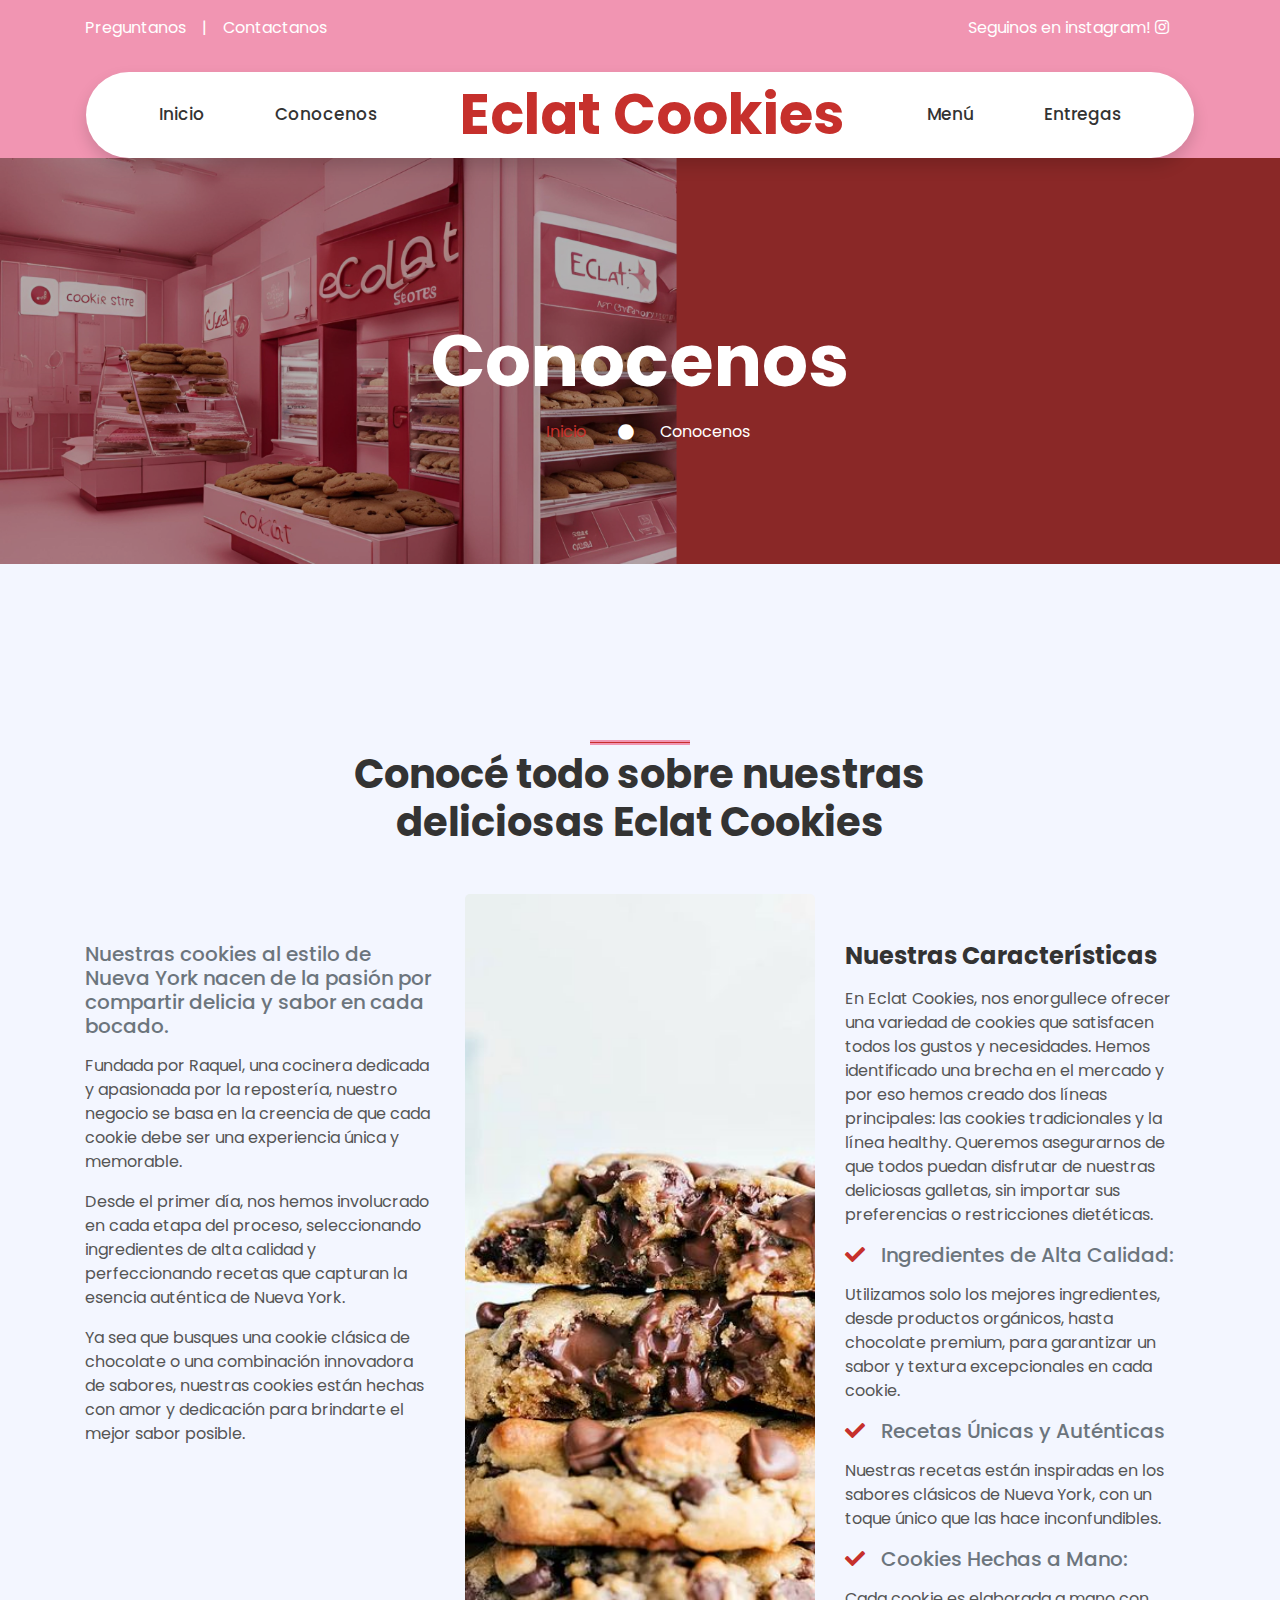
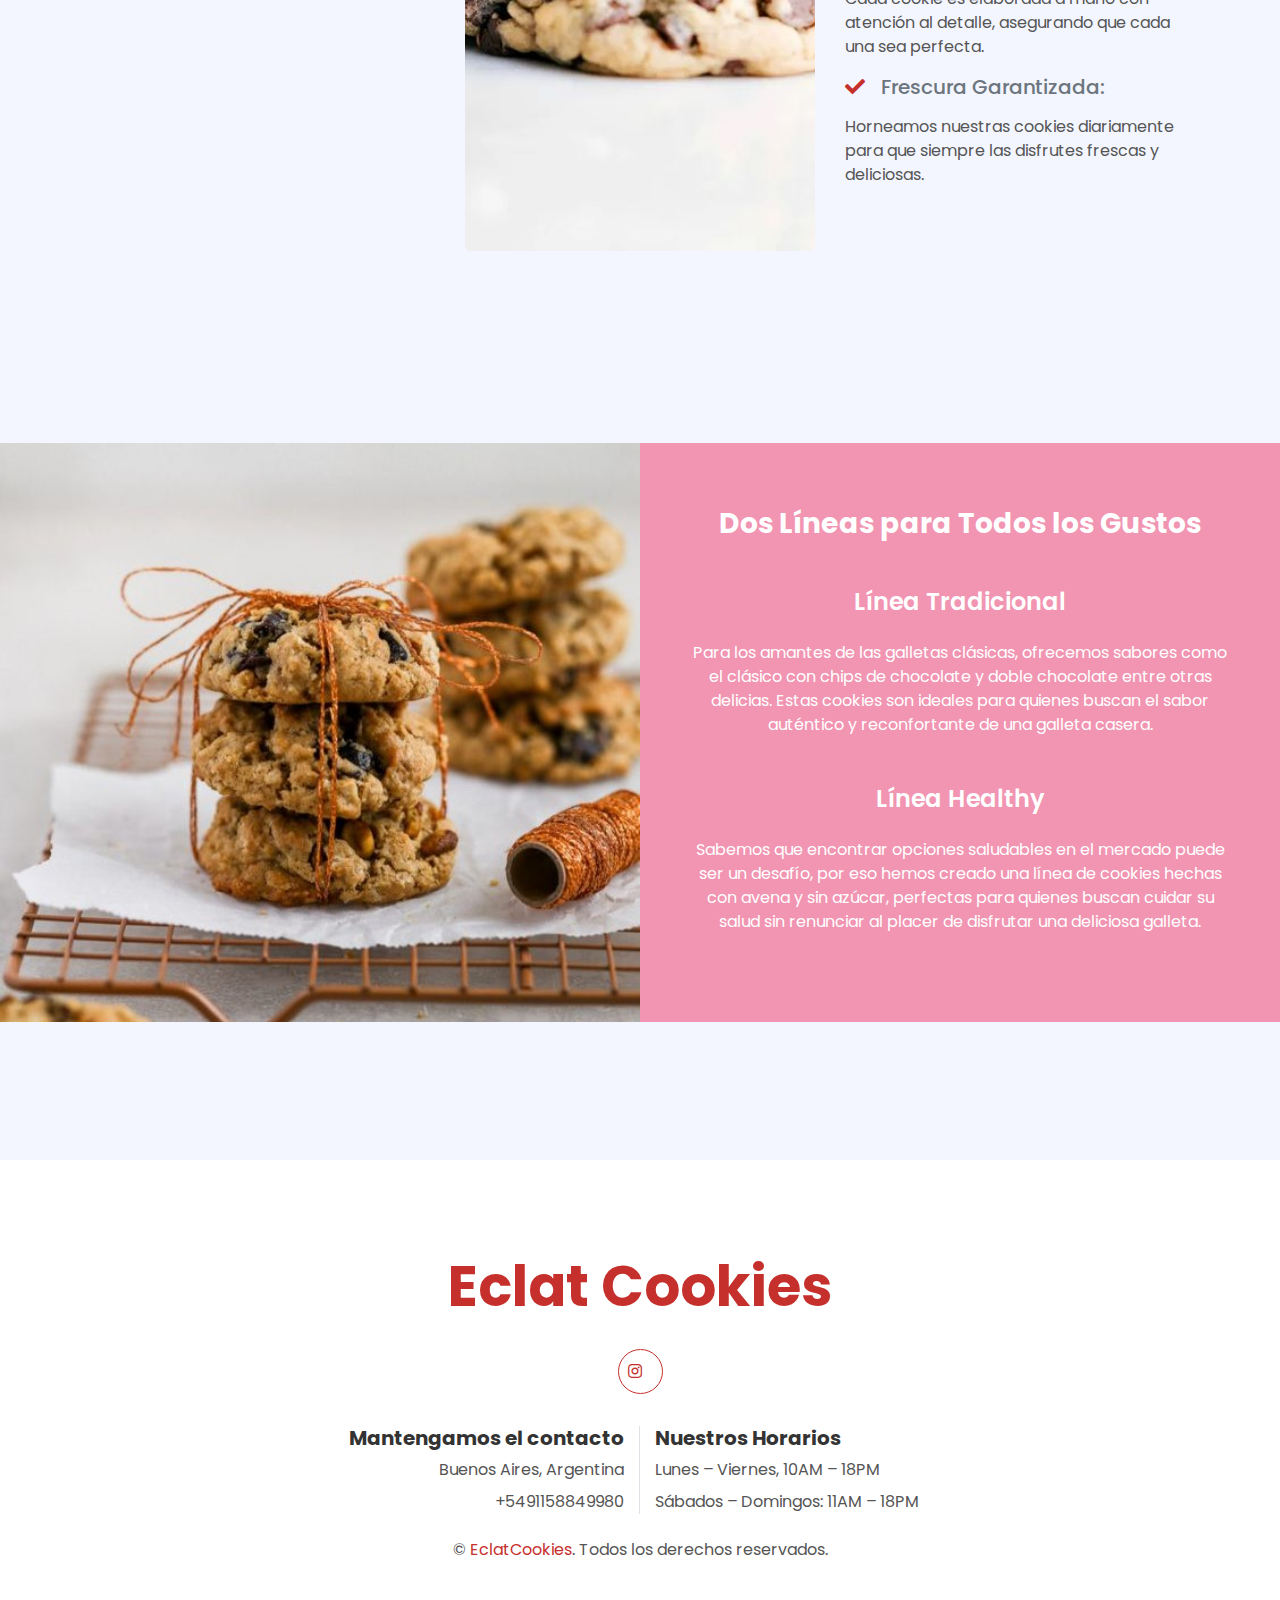
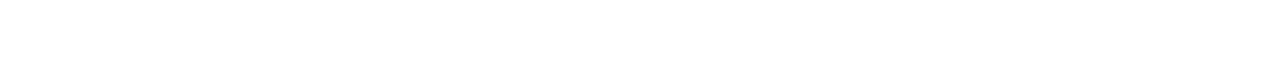
==== commit 2bdc924f: "Merge pull request #1 from ReyMga/styleChanges" ====
--- a/conocenos.html
+++ b/conocenos.html
@@ -8,8 +8,9 @@
     <meta content="Free HTML Templates" name="keywords">
     <meta content="Free HTML Templates" name="description">
 
+ 
     <!-- Favicon -->
-    <link href="img/favicon.ico" rel="icon">
+    <link href="img/logocookies.png" rel="icon" type="image/x-zz">
 
     <!-- Google Web Fonts -->
     <link rel="preconnect" href="https://fonts.gstatic.com">
@@ -40,7 +41,7 @@
                 </div>
                 <div class="col-md-6 text-center text-lg-right">
                     <div class="d-inline-flex align-items-center">
-                        <a class="text-white px-3" href="">
+                        <a class="text-white px-3" href="https://www.instagram.com/eclat_cookies?igsh=MW1ieTZ3bWhudjFuZg%3D%3D&utm_source=qr ">
                             <p>Seguinos en instagram! <i class="fab fa-instagram"></i></p>
                         </a>
                     </div>
@@ -56,7 +57,7 @@
         <div class="container-lg position-relative p-0 px-lg-3" style="z-index: 9;">
             <nav class="navbar navbar-expand-lg bg-white navbar-light shadow p-lg-0">
                 <a href="index.html" class="navbar-brand d-block d-lg-none">
-                    <h1 class="m-0 display-4 text-primary"><span class="text-secondary">i</span> Eclat Cookies </h1>
+                    <h1 class="m-0 display-4 text-primary">Eclat Cookies </h1>
                 </a>
                 <button type="button" class="navbar-toggler" data-toggle="collapse" data-target="#navbarCollapse">
                     <span class="navbar-toggler-icon"></span>
@@ -71,7 +72,7 @@
                     </a>
                     <div class="navbar-nav mr-auto py-0">
                         <a href="menu.html" class="nav-item nav-link"> Menú </a>
-                        <a href="service.html" class="nav-item nav-link"> Entregas </a>
+                        <a href="entregas.html" class="nav-item nav-link"> Entregas </a>
                     </div>
                 </div>
             </nav>
@@ -82,7 +83,7 @@
 
 
     <!-- Header Start -->
-    <div class="jumbotron jumbotron-fluid page-header-menu" style="margin-bottom: 90px;">
+    <div class="jumbotron jumbotron-fluid page-header-conocenos" style="margin-bottom: 90px;">
         <div class="container text-center py-5">
             <h1 class="text-white display-3 mt-lg-5">Conocenos</h1>
             <div class="d-inline-flex align-items-center text-white">
@@ -184,8 +185,8 @@
                             </div>
                             <div class="col-sm-6 text-center text-sm-left">
                                 <h5 class="font-weight-bold mb-2"> Nuestros Horarios </h5>
-                                <p class="mb-2">Lunes – Viernes, 10AM – 8PM</p>
-                                <p class="mb-0">Sábados – Domingos: 11AM – 7PM</p>
+                                <p class="mb-2">Lunes – Viernes, 10AM – 18PM</p>
+                                <p class="mb-0">Sábados – Domingos: 11AM – 18PM</p>
                             </div>
                         </div>
                     </div>
--- a/css/style.css
+++ b/css/style.css
@@ -5,6 +5,201 @@
  * Copyright 2011-2020 Twitter, Inc.
  * Licensed under MIT (https://github.com/twbs/bootstrap/blob/main/LICENSE)
  */
+ @import url('https://fonts.googleapis.com/css?family=Roboto');
+
+body{
+	font-family: 'Roboto', sans-serif;
+}
+* {
+	margin: 0;
+	padding: 0;
+}
+i {
+	margin-right: 10px;
+}
+.navbar-nav .nav-link {
+  color: #ffffff; /* Color de texto para enlaces normales (blanco en este caso) */
+}
+
+/*----------bootstrap-navbar-css------------*/
+.navbar-logo{
+	padding: 15px;
+	color: #fff;
+}
+.navbar-mainbg{
+	background-color: #8d2523;
+	padding: 0px;
+}
+#navbarSupportedContent{
+	overflow: hidden;
+	position: relative;
+}
+#navbarSupportedContent ul{
+	padding: 0px;
+	margin: 0px;
+}
+#navbarSupportedContent ul li a i{
+	margin-right: 10px;
+}
+#navbarSupportedContent li {
+	list-style-type: none;
+	float: left;
+}
+#navbarSupportedContent ul li a{
+	color: #cadad1;
+    text-decoration: none;
+    font-size: 24px;
+    display: block;
+    padding: 20px 20px;
+    padding-right: 40px;
+    transition-duration:0.6s;
+	transition-timing-function: cubic-bezier(0.68, -0.55, 0.265, 1.55);
+    position: relative;
+}
+#navbarSupportedContent>ul>li.active>a{
+	color: #cadad1;
+	background-color: transparent;
+	transition: all 0.7s;
+}
+.logohealthy{
+  width: 161px;
+  height: 158px;
+  /* margin-left: 394px; */
+  margin-top: -24px;
+}
+.logo-container {
+  display: flex;
+  justify-content: flex-end; /* Esto mueve el logo al extremo derecho */
+  width: 50%;
+}
+
+#navbarSupportedContent a:not(:only-child):after {
+	content: "\f105";
+	position: absolute;
+	right: 20px;
+	top: 10px;
+	font-size: 14px;
+	font-family: "Font Awesome 5 Free";
+	display: inline-block;
+	padding-right: 3px;
+	vertical-align: middle;
+	font-weight: 900;
+	transition: 0.5s;
+}
+#navbarSupportedContent .active>a:not(:only-child):after {
+	transform: rotate(90deg);
+}
+.hori-selector{
+	display:inline-block;
+	position:absolute;
+	height: 100%;
+	top: 0px;
+	left: 0px;
+	transition-duration:0.6s;
+	transition-timing-function: cubic-bezier(0.68, -0.55, 0.265, 1.55);
+	background-color: #a37d2b;
+	border-top-left-radius: 15px;
+	border-top-right-radius: 15px;
+	margin-top: 10px;
+}
+.hori-selector .right,
+.hori-selector .left{
+	position: absolute;
+	width: 25px;
+	height: 25px;
+	background-color: #fff;
+	bottom: 10px;
+}
+.hori-selector .right{
+	right: -25px;
+}
+.hori-selector .left{
+	left: -25px;
+}
+.hori-selector .right:before,
+.hori-selector .left:before{
+	content: '';
+    position: absolute;
+    width: 50px;
+    height: 50px;
+    border-radius: 50%;
+    background-color: #5161ce;
+}
+.hori-selector .right:before{
+	bottom: 0;
+    right: -25px;
+}
+.hori-selector .left:before{
+	bottom: 0;
+    left: -25px;
+}
+
+.navbar-nav-tab{
+  margin: auto!important;
+}
+
+.cookies{
+  width: 560px;
+}
+@media(min-width: 992px){
+	.navbar-expand-custom {
+	    -ms-flex-flow: row nowrap;
+	    flex-flow: row nowrap;
+	    -ms-flex-pack: start;
+	    justify-content: flex-start;
+	}
+	.navbar-expand-custom .navbar-nav {
+	    -ms-flex-direction: row;
+	    flex-direction: row;
+	}
+	.navbar-expand-custom .navbar-toggler {
+	    display: none;
+	}
+	.navbar-expand-custom .navbar-collapse {
+	    display: -ms-flexbox!important;
+	    display: flex!important;
+	    -ms-flex-preferred-size: auto;
+	    flex-basis: auto;
+	}
+
+}
+
+
+@media (max-width: 991px){
+	#navbarSupportedContent ul li a{
+		padding: 12px 30px;
+    font-size: 14px;
+	}
+	.hori-selector{
+		margin-top: 0px;
+		margin-left: 10px;
+		border-radius: 0;
+		border-top-left-radius: 25px;
+		border-bottom-left-radius: 25px;
+	}
+	.hori-selector .left,
+	.hori-selector .right{
+		right: 10px;
+	}
+	.hori-selector .left{
+		top: -25px;
+		left: auto;
+	}
+	.hori-selector .right{
+		bottom: -25px;
+	}
+	.hori-selector .left:before{
+		left: -25px;
+		top: -25px;
+	}
+	.hori-selector .right:before{
+		bottom: -25px;
+		left: -25px;
+	}
+  .logo-container{
+    display: none;
+  }
+}
  :root {
     --blue: #007bff;
     --indigo: #6610f2;
@@ -152,13 +347,13 @@
   }
   
   a {
-    color: #F195B2;
+    color: #C6302C;
     text-decoration: none;
     background-color: transparent;
   }
   
   a:hover {
-    color: #e85181;
+    color: #C6302C;
     text-decoration: underline;
   }
   
@@ -2928,7 +3123,7 @@
   }
   
   .btn-link:hover {
-    color: #e85181;
+    color: #52cf9f;
     text-decoration: underline;
   }
   
@@ -2984,10 +3179,13 @@
     opacity: 0;
   }
   
+
+
+@media (max-width: 768px) {
   .collapse:not(.show) {
-    display: none;
-  }
-  
+      display: block !important;
+  }
+}
   .collapsing {
     position: relative;
     height: 0;
@@ -4748,7 +4946,7 @@
   
   .page-link:hover {
     z-index: 2;
-    color: #e85181;
+    color: #52cf9f;
     text-decoration: none;
     background-color: #e9ecef;
     border-color: #dee2e6;
@@ -9435,6 +9633,13 @@
   .text-center {
     text-align: center !important;
   }
+
+  .importante{
+    max-width: 1033px;
+    /* width: 50%; */
+    margin: 0 auto;
+    text-align: center;
+  }
   
   @media (min-width: 576px) {
     .text-sm-left {
@@ -9529,7 +9734,7 @@
   }
   
   a.text-primary:hover, a.text-primary:focus {
-    color: #e85181 !important;
+    color: #52cf9f !important;
   }
   
   .text-secondary {
@@ -9810,17 +10015,26 @@
     background: rgba(0, 0, 0, 0.3);
     z-index: 1;
   }
-  
+
   .page-header {
     background: linear-gradient(rgba(0, 0, 0, 0.3), rgba(0, 0, 0, 0.3)), url(../img/header.jpg), no-repeat center center;
     background-size: cover;
   }
   .page-header-preguntanos {
-    background: linear-gradient(rgba(0, 0, 0, 0.3), rgba(0, 0, 0, 0.3)), url(../img/preguntanos.png), no-repeat center center;
+    background: linear-gradient(rgba(0, 0, 0, 0.3), rgba(0, 0, 0, 0.3)), url(../img/preguntanos.jpg), no-repeat center center;
     background-size: cover;
   }
   .page-header-menu {
     background: linear-gradient(rgba(0, 0, 0, 0.3), rgba(0, 0, 0, 0.3)), url(../img/menu.jpg), no-repeat center center;
+    background-size: cover;
+    margin-bottom: 0px!important;
+  }
+  .page-header-conocenos {
+    background: linear-gradient(rgba(0, 0, 0, 0.3), rgba(0, 0, 0, 0.3)), url(../img/conocenos.jpg), no-repeat center center;
+    background-size: cover;
+  }
+  .page-header-entregas {
+    background: linear-gradient(rgba(0, 0, 0, 0.3), rgba(0, 0, 0, 0.3)), url(../img/envios.jpg), no-repeat center center;
     background-size: cover;
   }
 
@@ -9968,8 +10182,19 @@
     border-radius: 60px;
     font-size: 30px;
   }
-  
-  .service-item .service-img {
+
+
+  .service-item-healthy{
+    background-color: green!important;
+  }
+
+  .portfolio-btn{
+    font-size: 24px;
+    font-weight: 400;
+    color: brown;
+  }
+  
+  .service-item-healthy .service-img-healthy {
     position: relative;
     width: 150px;
     height: 150px;
@@ -9980,7 +10205,42 @@
     z-index: 1;
   }
   
-  .service-item .service-img::before {
+  .service-item-healthy .service-img-healthy::before {
+    position: absolute;
+    content: "";
+    top: 15px;
+    right: 0;
+    bottom: -15px;
+    left: 0;
+    background: #54a265ba;
+    border-radius: 150px;
+    z-index: -1;
+  }
+  
+  .service-item-healthy .service-img-healthy img {
+    transition: 1s;
+  }
+  
+  .service-item-healthy:hover .service-img-healthy img {
+    transform: rotate(360deg);
+  }
+  
+  .service-item-tradicional .service-img-tradicional {
+    position: relative;
+    width: 150px;
+    height: 150px;
+    display: flex;
+    align-items: center;
+    justify-content: center;
+    border-radius: 150px;
+    z-index: 1;
+  }
+
+  .service-item-tradicional{
+    background-color: brown!important;
+  }
+  
+  .service-item-tradicional .service-img-tradicional::before {
     position: absolute;
     content: "";
     top: 15px;
@@ -9992,11 +10252,11 @@
     z-index: -1;
   }
   
-  .service-item .service-img img {
+  .service-item-tradicional .service-img-tradicional img {
     transition: 1s;
   }
   
-  .service-item:hover .service-img img {
+  .service-item-tradicional:hover .service-img-tradicional img {
     transform: rotate(360deg);
   }
   
@@ -10102,6 +10362,108 @@
     z-index: 1;
     transition: .5s;
   }
+
+  /* Estilos para dispositivos móviles */
+@media (max-width: 576px) {
+  .page-header-menu {
+      margin-bottom: 50px;
+  }
+
+  .page-header-menu h1 {
+      font-size: 2rem;
+  }
+
+  .navbar-nav {
+      flex-direction: column;
+      text-align: center;
+  }
+
+  .navbar-nav .nav-item {
+      margin-bottom: 10px;
+  }
+
+  .navbar-nav .hori-selector {
+      display: none;
+  }
+
+  .service-item-tradicional, .service-item-healthy {
+      margin-bottom: 30px;
+  }
+
+  .service-img-tradicional img, .service-img-healthy img {
+      width: 80%;
+      height: auto;
+  }
+
+  .service-item-tradicional .bg-light, .service-item-healthy .bg-light {
+      margin-top: 0;
+  }
+}
+
+/* Estilos para tablets */
+@media (min-width: 577px) and (max-width: 768px) {
+  .page-header-menu {
+      margin-bottom: 70px;
+  }
+
+  .page-header-menu h1 {
+      font-size: 2.5rem;
+  }
+
+  .navbar-nav {
+      flex-direction: row;
+  }
+
+  .navbar-nav .nav-item {
+      margin: 0 10px;
+  }
+
+  .service-item-tradicional, .service-item-healthy {
+      margin-bottom: 20px;
+  }
+
+  .service-img-tradicional img, .service-img-healthy img {
+      width: 100%;
+      height: auto;
+  }
+
+  .service-item-tradicional .bg-light, .service-item-healthy .bg-light {
+      margin-top: -50px;
+  }
+}
+
+/* Estilos para desktops */
+@media (min-width: 769px) {
+  .page-header-menu {
+      margin-bottom: 90px;
+  }
+
+  .page-header-menu h1 {
+      font-size: 3rem;
+  }
+
+  .navbar-nav {
+      flex-direction: row;
+  }
+
+  .navbar-nav .nav-item {
+      margin: 0 20px;
+  }
+
+  .service-item-tradicional, .service-item-healthy {
+      margin-bottom: 40px;
+  }
+
+  .service-img-tradicional img, .service-img-healthy img {
+      width: 100%;
+      height: auto;
+  }
+
+  .service-item-tradicional .bg-light, .service-item-healthy .bg-light {
+      margin-top: -75px;
+  }
+}
+
   
   .team:hover .team-social {
     left: 0;
@@ -10153,5 +10515,8 @@
     .footer .border-right {
       border-right: none !important;
     }
+    .section-title{
+      width: auto;
+    }
   }
   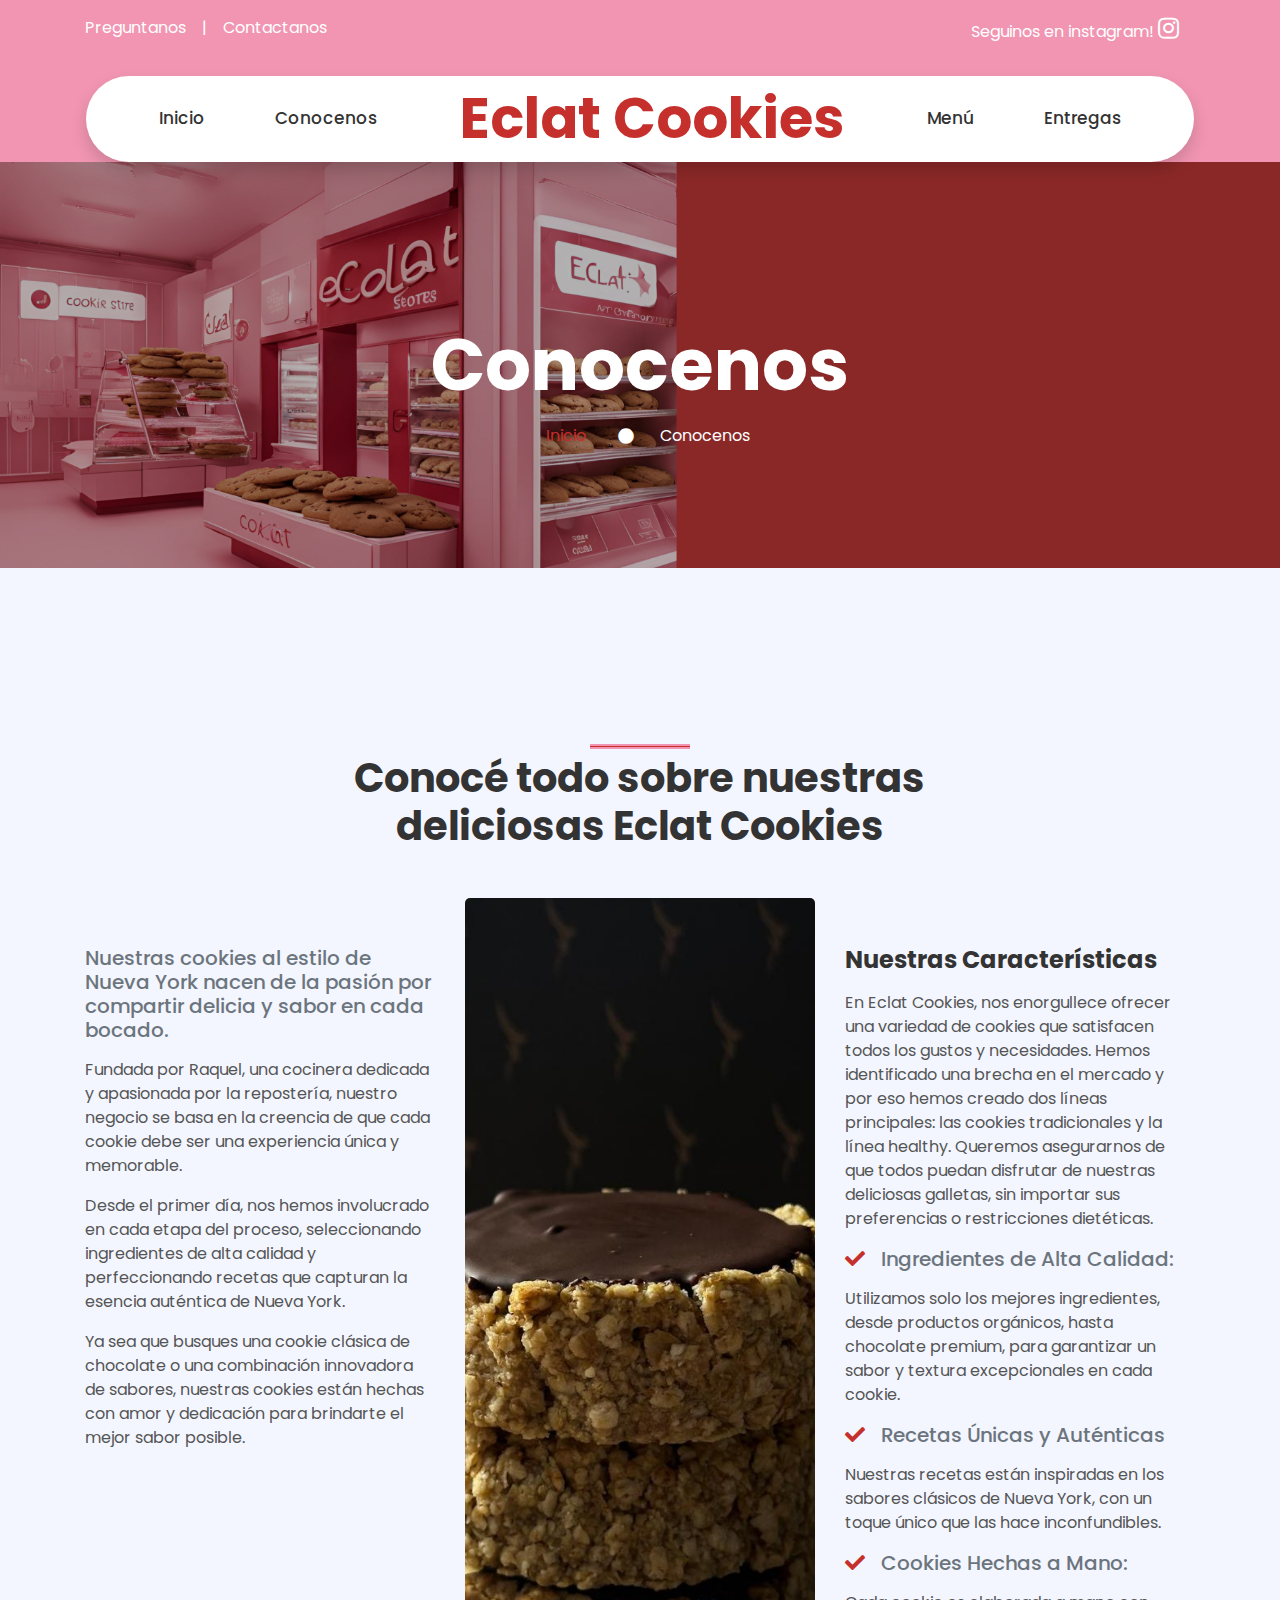
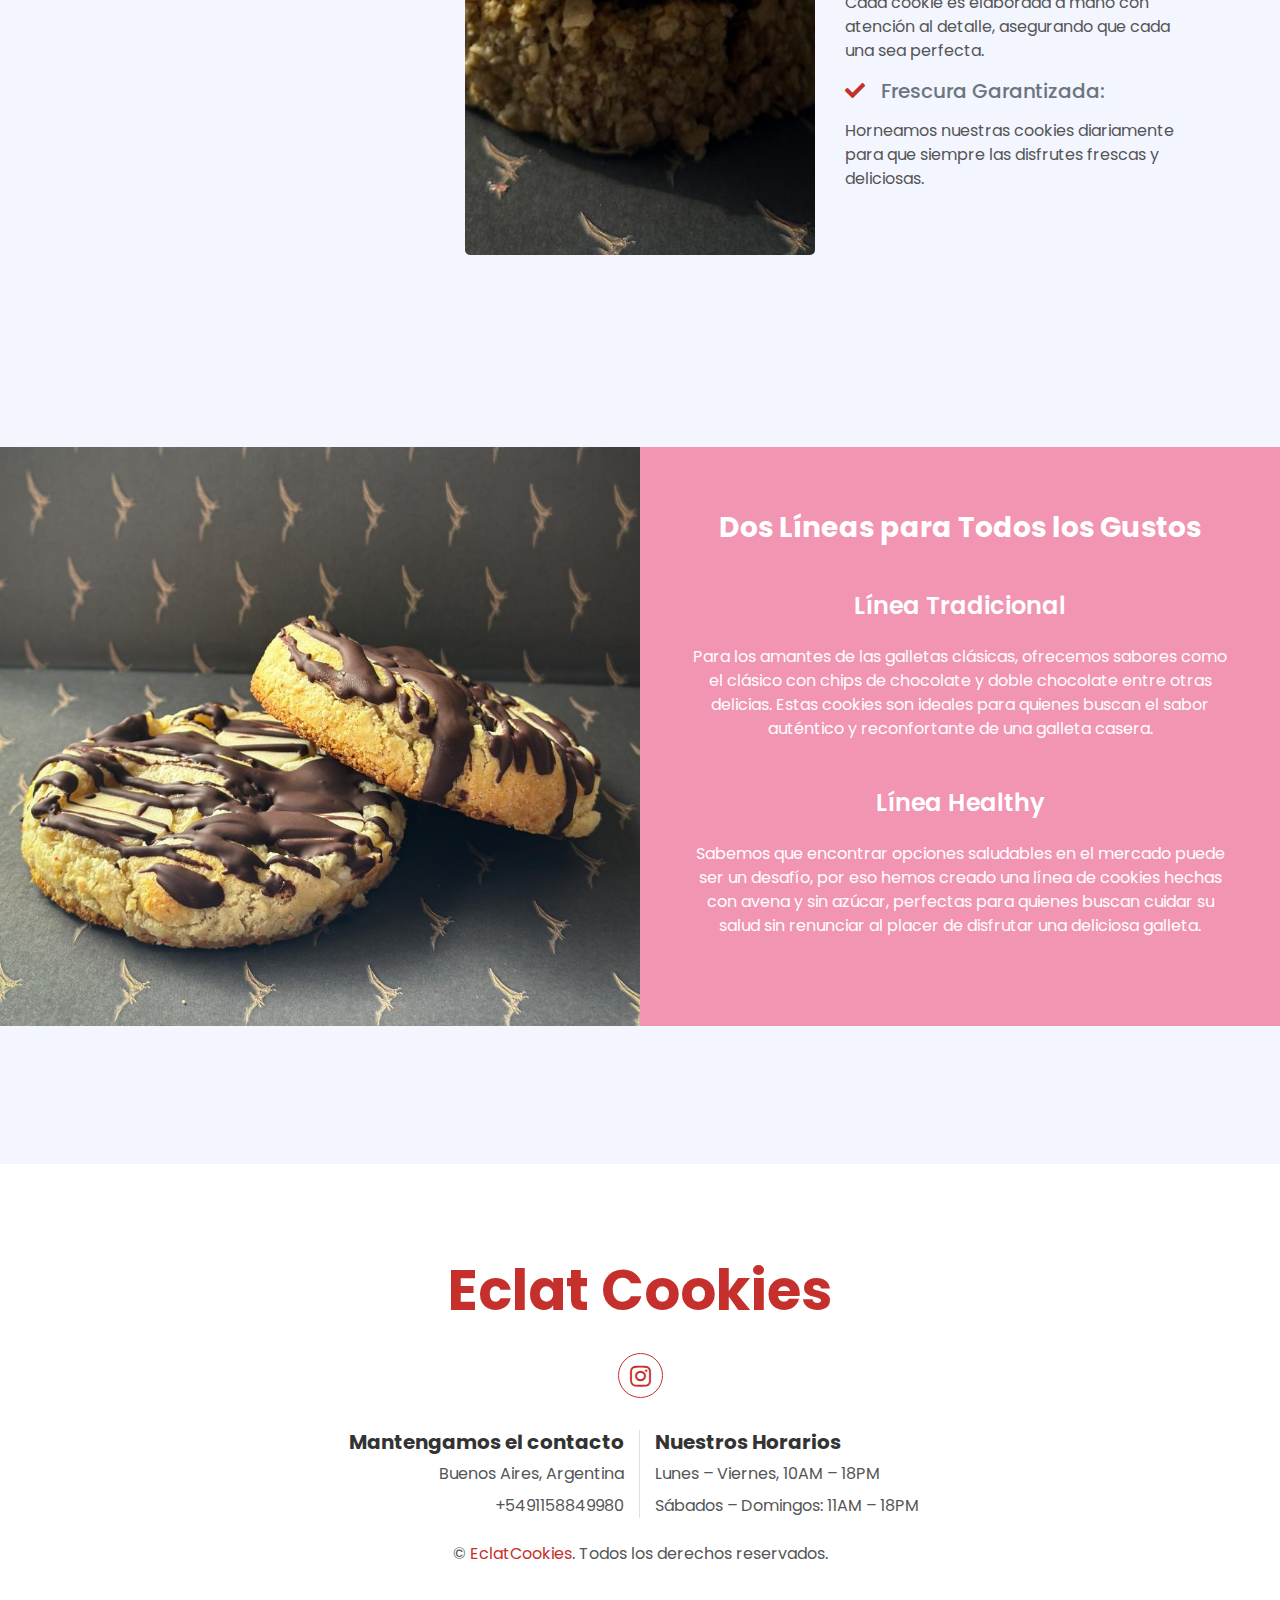
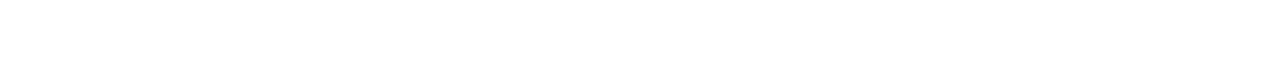
==== commit 0fb43d24: "update title" ====
--- a/conocenos.html
+++ b/conocenos.html
@@ -3,12 +3,11 @@
 
 <head>
     <meta charset="utf-8">
-    <title>Eclat Cookies</title>
+    <title>Eclat cookies</title>
     <meta content="width=device-width, initial-scale=1.0" name="viewport">
     <meta content="Free HTML Templates" name="keywords">
     <meta content="Free HTML Templates" name="description">
 
- 
     <!-- Favicon -->
     <link href="img/logocookies.png" rel="icon" type="image/x-zz">
 
@@ -23,8 +22,14 @@
     <link href="lib/owlcarousel/assets/owl.carousel.min.css" rel="stylesheet">
     <link href="lib/lightbox/css/lightbox.min.css" rel="stylesheet">
 
+    <!-- Bootstrap CSS -->
+    <link href="https://stackpath.bootstrapcdn.com/bootstrap/4.4.1/css/bootstrap.min.css" rel="stylesheet">
+
     <!-- Customized Bootstrap Stylesheet -->
     <link href="css/style.css" rel="stylesheet">
+    <!-- js -->
+    <link href="menu.js" rel="stylesheet">
+
 </head>
 
 <body>
@@ -174,7 +179,7 @@
                         </a>
                     </div>
                     <div class="col-12 mb-4">
-                        <a class="btn btn-outline-secondary btn-social" href="#"><i class="fab fa-instagram"></i></a>
+                        <a class="btn btn-outline-secondary btn-social" href="https://www.instagram.com/eclat_cookies?igsh=MW1ieTZ3bWhudjFuZg%3D%3D&utm_source=qr"><i class="fab fa-instagram"></i></a>
                     </div>
                     <div class="col-12 mt-2 mb-4">
                         <div class="row">
@@ -218,7 +223,7 @@
     <script src="mail/contact.js"></script>
 
     <!-- Template Javascript -->
-    <script src="js/main.js"></script>
+    <script src="main.js"></script>
 </body>
 
 </html>--- a/css/style.css
+++ b/css/style.css
@@ -166,10 +166,14 @@
 
 
 @media (max-width: 991px){
+  .w-100{
+    height: 254px!important;
+  }
 	#navbarSupportedContent ul li a{
 		padding: 12px 30px;
     font-size: 14px;
 	}
+
 	.hori-selector{
 		margin-top: 0px;
 		margin-left: 10px;
@@ -649,6 +653,7 @@
     .display-3 {
       font-size: calc(1.575rem + 3.9vw) ;
     }
+    
   }
   
   .display-4 {
@@ -3169,6 +3174,7 @@
     transition: opacity 0.15s linear;
   }
   
+  
   @media (prefers-reduced-motion: reduce) {
     .fade {
       transition: none;
@@ -3182,7 +3188,7 @@
 
 
 @media (max-width: 768px) {
-  .collapse:not(.show) {
+  .collapsecollapsecookie:not(.show) {
       display: block !important;
   }
 }
@@ -7609,6 +7615,7 @@
     .float-xl-none {
       float: none !important;
     }
+
   }
   
   .user-select-all {
@@ -10337,7 +10344,11 @@
     transition: .5s;
     z-index: 2;
   }
-  
+  .fab {
+    font-family: "Font Awesome 5 Brands";
+    font-size: 24px; /* Ajusta el tamaño del icono según tus necesidades */
+    margin: auto;
+}
   .team-item:hover .team-img::after {
     top: -3px;
     right: -3px;
@@ -10369,6 +10380,11 @@
       margin-bottom: 50px;
   }
 
+
+  .navbar-nav-tab{
+    display: flex!important;
+  }
+
   .page-header-menu h1 {
       font-size: 2rem;
   }
@@ -10398,6 +10414,12 @@
   .service-item-tradicional .bg-light, .service-item-healthy .bg-light {
       margin-top: 0;
   }
+
+  .pb-5,
+  .py-5 {
+    padding-bottom: 0rem !important;
+  }
+  
 }
 
 /* Estilos para tablets */
@@ -10463,8 +10485,6 @@
       margin-top: -75px;
   }
 }
-
-  
   .team:hover .team-social {
     left: 0;
   }
